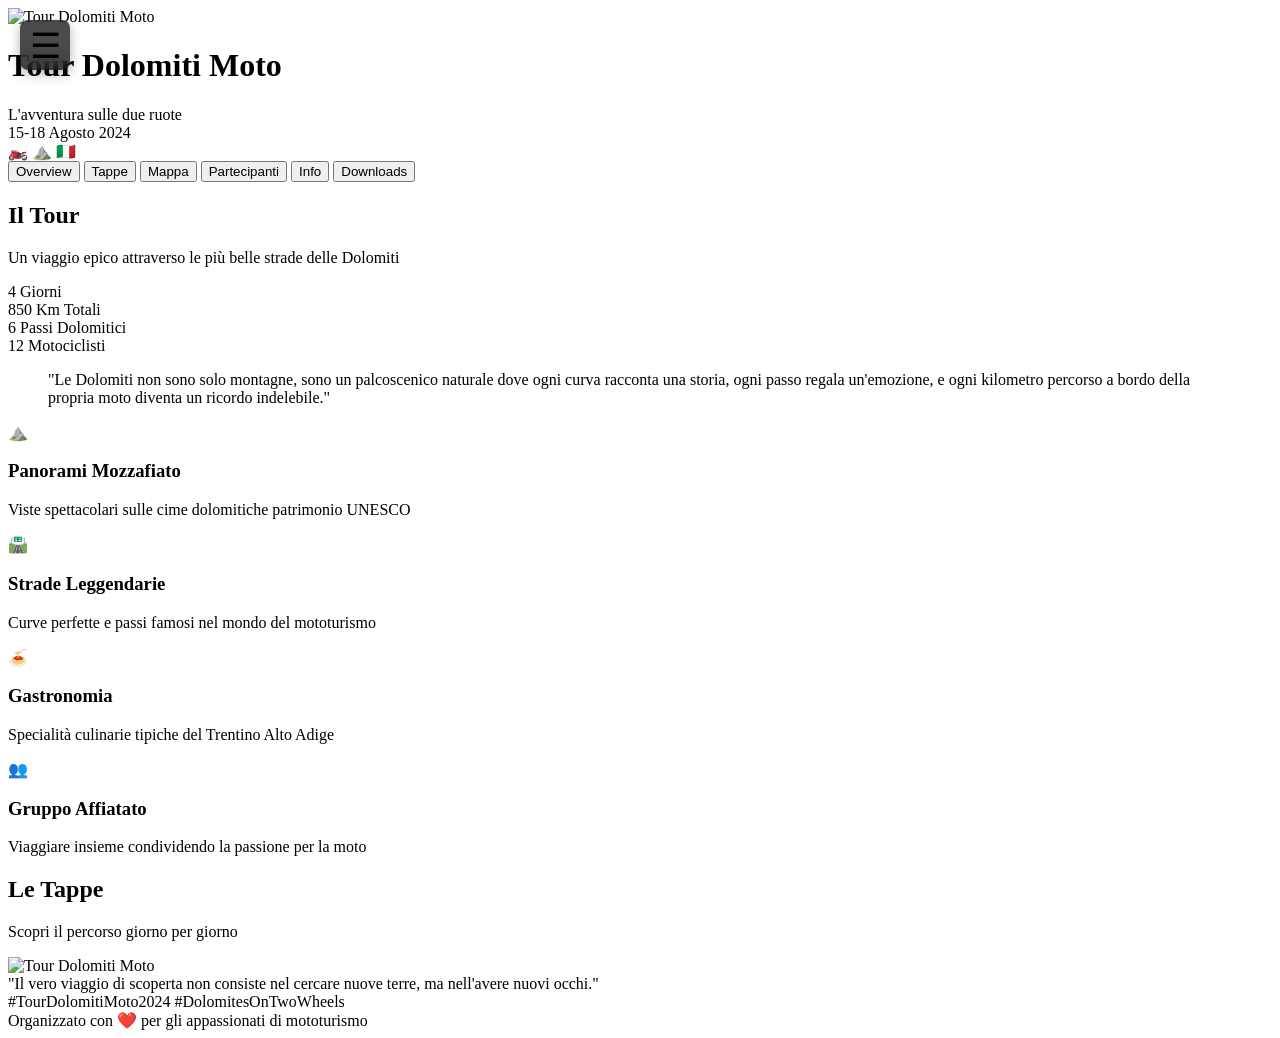
==== index.html @ cbea9004 "Update index.html" ====
<!DOCTYPE html>
<html lang="it">
<head>
    <meta charset="UTF-8">
    <meta name="viewport" content="width=device-width, initial-scale=1.0">
    <title>Tour Dolomiti Moto</title>
    <link rel="stylesheet" href="css/style.css">
</head>
<body>
    <!-- Header -->
    <header class="header">
        <div class="container">
            <div class="logo-container">
                <img src="assets/logo.png" alt="Tour Dolomiti Moto" class="logo-image">
            </div>
            <h1>Tour Dolomiti Moto</h1>
            <div class="subtitle">L'avventura sulle due ruote</div>
            <div class="date">15-18 Agosto 2024</div>
            <div class="flags">
                <span class="flag">🏍️</span>
                <span class="flag">⛰️</span>
                <span class="flag">🇮🇹</span>
            </div>
        </div>
    </header>

    <!-- Navigation -->
    <nav class="nav">
        <div class="container nav-container">
            <button class="nav-btn active" data-section="overview">Overview</button>
            <button class="nav-btn" data-section="tappe">Tappe</button>
            <button class="nav-btn" data-section="mappa">Mappa</button>
            <button class="nav-btn" data-section="partecipanti">Partecipanti</button>
            <button class="nav-btn" data-section="info">Info</button>
            <button class="nav-btn" data-section="downloads">Downloads</button>
        </div>
    </nav>

    <!-- Main Content -->
    <main>
        <!-- Overview Section -->
        <section id="overview" class="section active">
            <div class="container">
                <h2 class="section-title">Il Tour</h2>
                <p class="section-subtitle">Un viaggio epico attraverso le più belle strade delle Dolomiti</p>
                
                <div class="stats-grid">
                    <div class="stat-box">
                        <span class="number">4</span>
                        <span class="label">Giorni</span>
                    </div>
                    <div class="stat-box">
                        <span class="number">850</span>
                        <span class="label">Km Totali</span>
                    </div>
                    <div class="stat-box">
                        <span class="number">6</span>
                        <span class="label">Passi Dolomitici</span>
                    </div>
                    <div class="stat-box">
                        <span class="number">12</span>
                        <span class="label">Motociclisti</span>
                    </div>
                </div>

                <div class="quote-section">
                    <blockquote class="main-quote">
                        "Le Dolomiti non sono solo montagne, sono un palcoscenico naturale dove ogni curva racconta una storia, 
                        ogni passo regala un'emozione, e ogni kilometro percorso a bordo della propria moto diventa un ricordo indelebile."
                    </blockquote>
                </div>

                <div class="highlights-grid">
                    <div class="highlight-card">
                        <div class="highlight-icon">⛰️</div>
                        <h3>Panorami Mozzafiato</h3>
                        <p>Viste spettacolari sulle cime dolomitiche patrimonio UNESCO</p>
                    </div>
                    <div class="highlight-card">
                        <div class="highlight-icon">🛣️</div>
                        <h3>Strade Leggendarie</h3>
                        <p>Curve perfette e passi famosi nel mondo del mototurismo</p>
                    </div>
                    <div class="highlight-card">
                        <div class="highlight-icon">🍝</div>
                        <h3>Gastronomia</h3>
                        <p>Specialità culinarie tipiche del Trentino Alto Adige</p>
                    </div>
                    <div class="highlight-card">
                        <div class="highlight-icon">👥</div>
                        <h3>Gruppo Affiatato</h3>
                        <p>Viaggiare insieme condividendo la passione per la moto</p>
                    </div>
                </div>
            </div>
        </section>

        <!-- Altre sezioni verranno aggiunte dopo -->
        <section id="tappe" class="section">
            <div class="container">
                <h2 class="section-title">Le Tappe</h2>
                <p class="section-subtitle">Scopri il percorso giorno per giorno</p>
                <!-- Contenuto tappe -->
            </div>
        </section>

        <!-- Altre sezioni... -->
    </main>

    <!-- Footer -->
    <footer class="footer">
        <div class="container">
            <div class="footer-content">
                <div class="footer-logo">
                    <img src="assets/logo.png" alt="Tour Dolomiti Moto" class="footer-logo-image">
                </div>
                <div class="footer-quote">
                    "Il vero viaggio di scoperta non consiste nel cercare nuove terre, ma nell'avere nuovi occhi."
                </div>
                <div class="footer-social">
                    <span class="social-hashtag">#TourDolomitiMoto2024</span>
                    <span class="social-hashtag">#DolomitesOnTwoWheels</span>
                </div>
                <div class="footer-signature">
                    Organizzato con ❤️ per gli appassionati di mototurismo
                </div>
            </div>
        </div>
    </footer>

    <!-- Scroll to Top -->
    <button class="scroll-to-top">↑</button>

    <script src="js/script.js"></script>
</body>
</html>
---- css/style.css ----
/* ===== STILI BANDIERINE ===== */
.bandierina-partenza,
.bandierina-arrivo {
    text-align: center;
    font-size: 18px;
    text-shadow: 2px 2px 4px rgba(0,0,0,0.8);
}

.bandierina-numero {
    font-size: 10px;
    font-weight: bold;
    color: white;
    background: rgba(0,0,0,0.7);
    border-radius: 50%;
    width: 16px;
    height: 16px;
    line-height: 16px;
    position: absolute;
    top: -5px;
    right: -5px;
    display: flex;
    align-items: center;
    justify-content: center;
}

/* Bandierine per mini-mappe */
.bandierina-partenza-mini,
.bandierina-arrivo-mini {
    text-align: center;
    font-size: 16px;
    text-shadow: 2px 2px 4px rgba(0,0,0,0.8);
}

.bandierina-numero-mini {
    font-size: 8px;
    font-weight: bold;
    color: white;
    background: rgba(0,0,0,0.7);
    border-radius: 50%;
    width: 12px;
    height: 12px;
    line-height: 12px;
    position: absolute;
    top: -3px;
    right: -3px;
    display: flex;
    align-items: center;
    justify-content: center;
}

/* Hamburger Menu */
.hamburger {
    display: none;
    background: none;
    border: none;
    color: var(--accent);
    font-size: 2.2em;
    position: fixed;
    top: 20px;
    left: 20px;
    z-index: 1500;
    cursor: pointer;
    background: rgba(0, 0, 0, 0.7);
    border-radius: 8px;
    width: 50px;
    height: 50px;
    display: flex;
    align-items: center;
    justify-content: center;
    backdrop-filter: blur(10px);
    box-shadow: 0 4px 12px rgba(0, 0, 0, 0.3);
    transition: all 0.3s ease;
}

.hamburger:hover {
    background: rgba(0, 0, 0, 0.9);
    transform: scale(1.05);
}

/* ===== NUOVA STRUTTURA TAPPA-CONTENT ===== */
.tappa-content {
    padding: 30px;
    display: grid;
    grid-template-columns: 2fr 1fr;
    gap: 30px;
    align-items: start;
}

.tappa-sidebar {
    display: flex;
    flex-direction: column;
    gap: 25px;
}

/* ... e tutte le altre sezioni specifiche del tuo CSS ... */
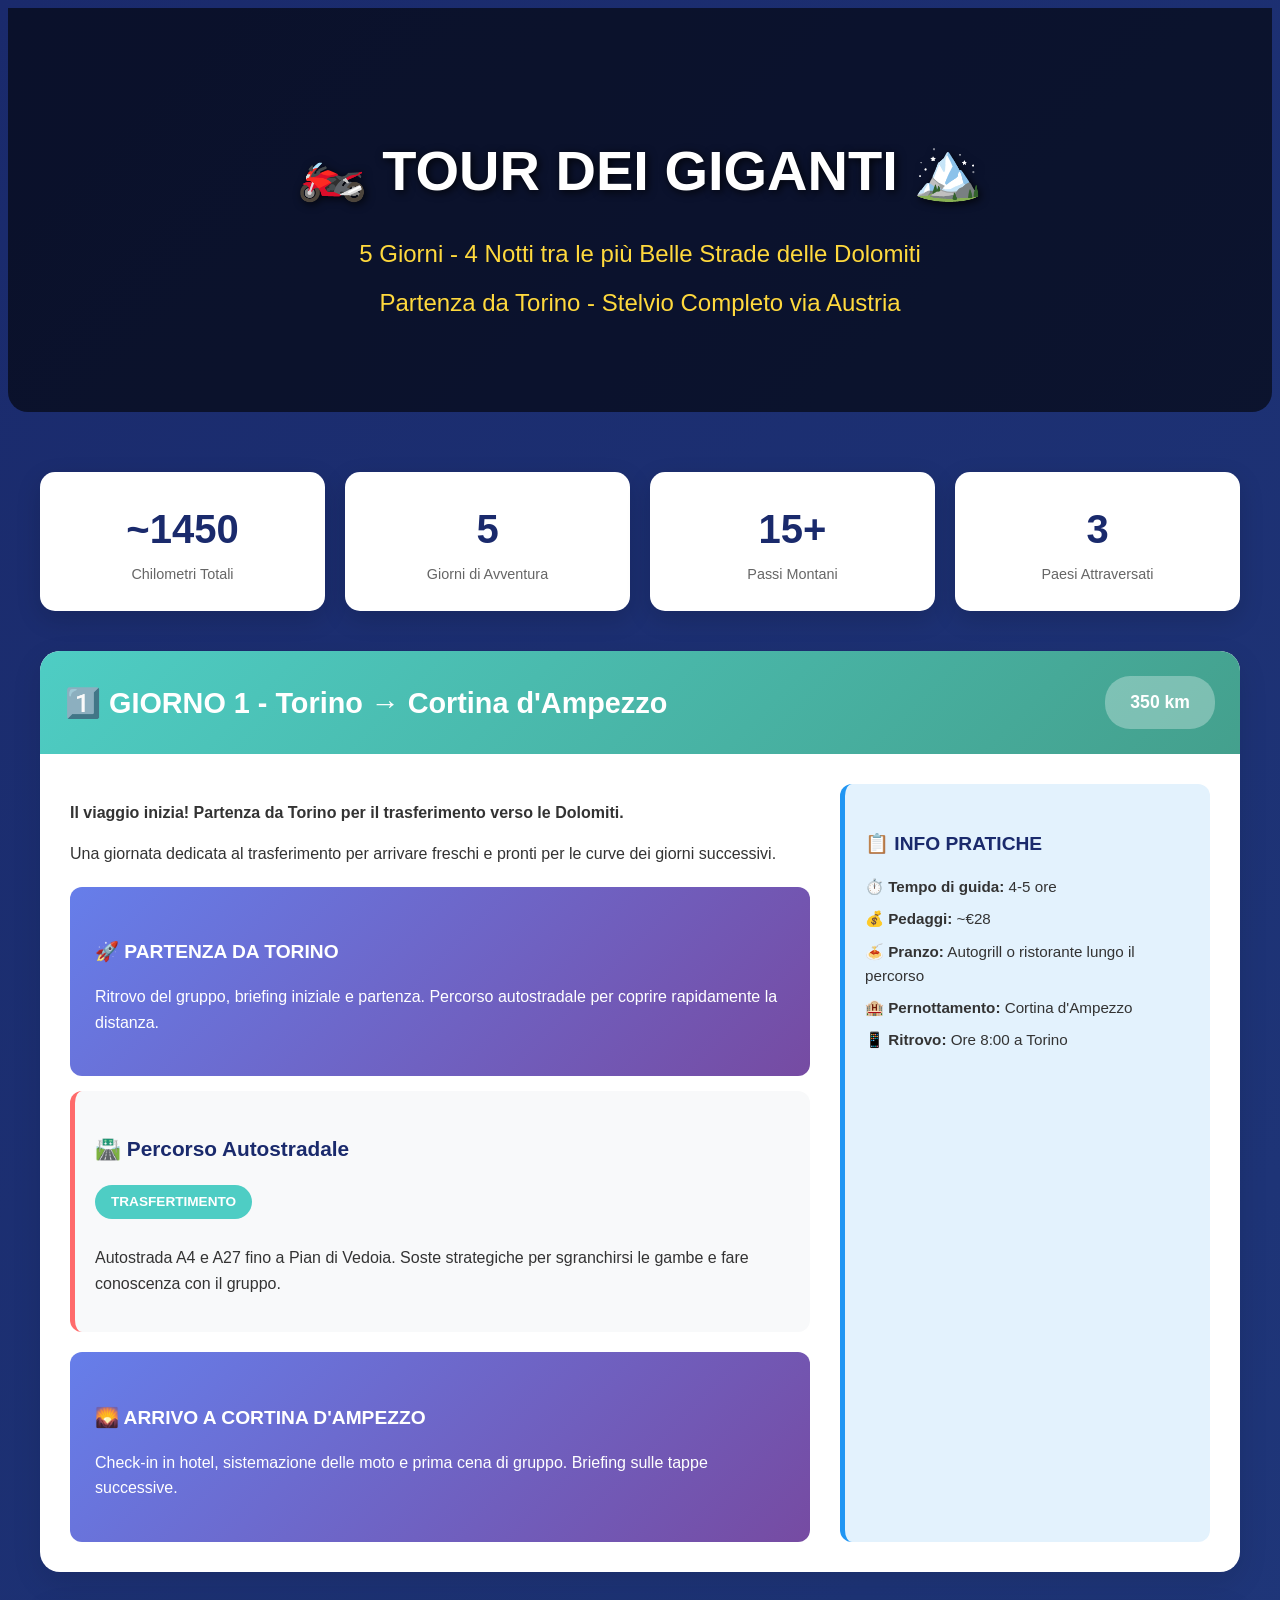
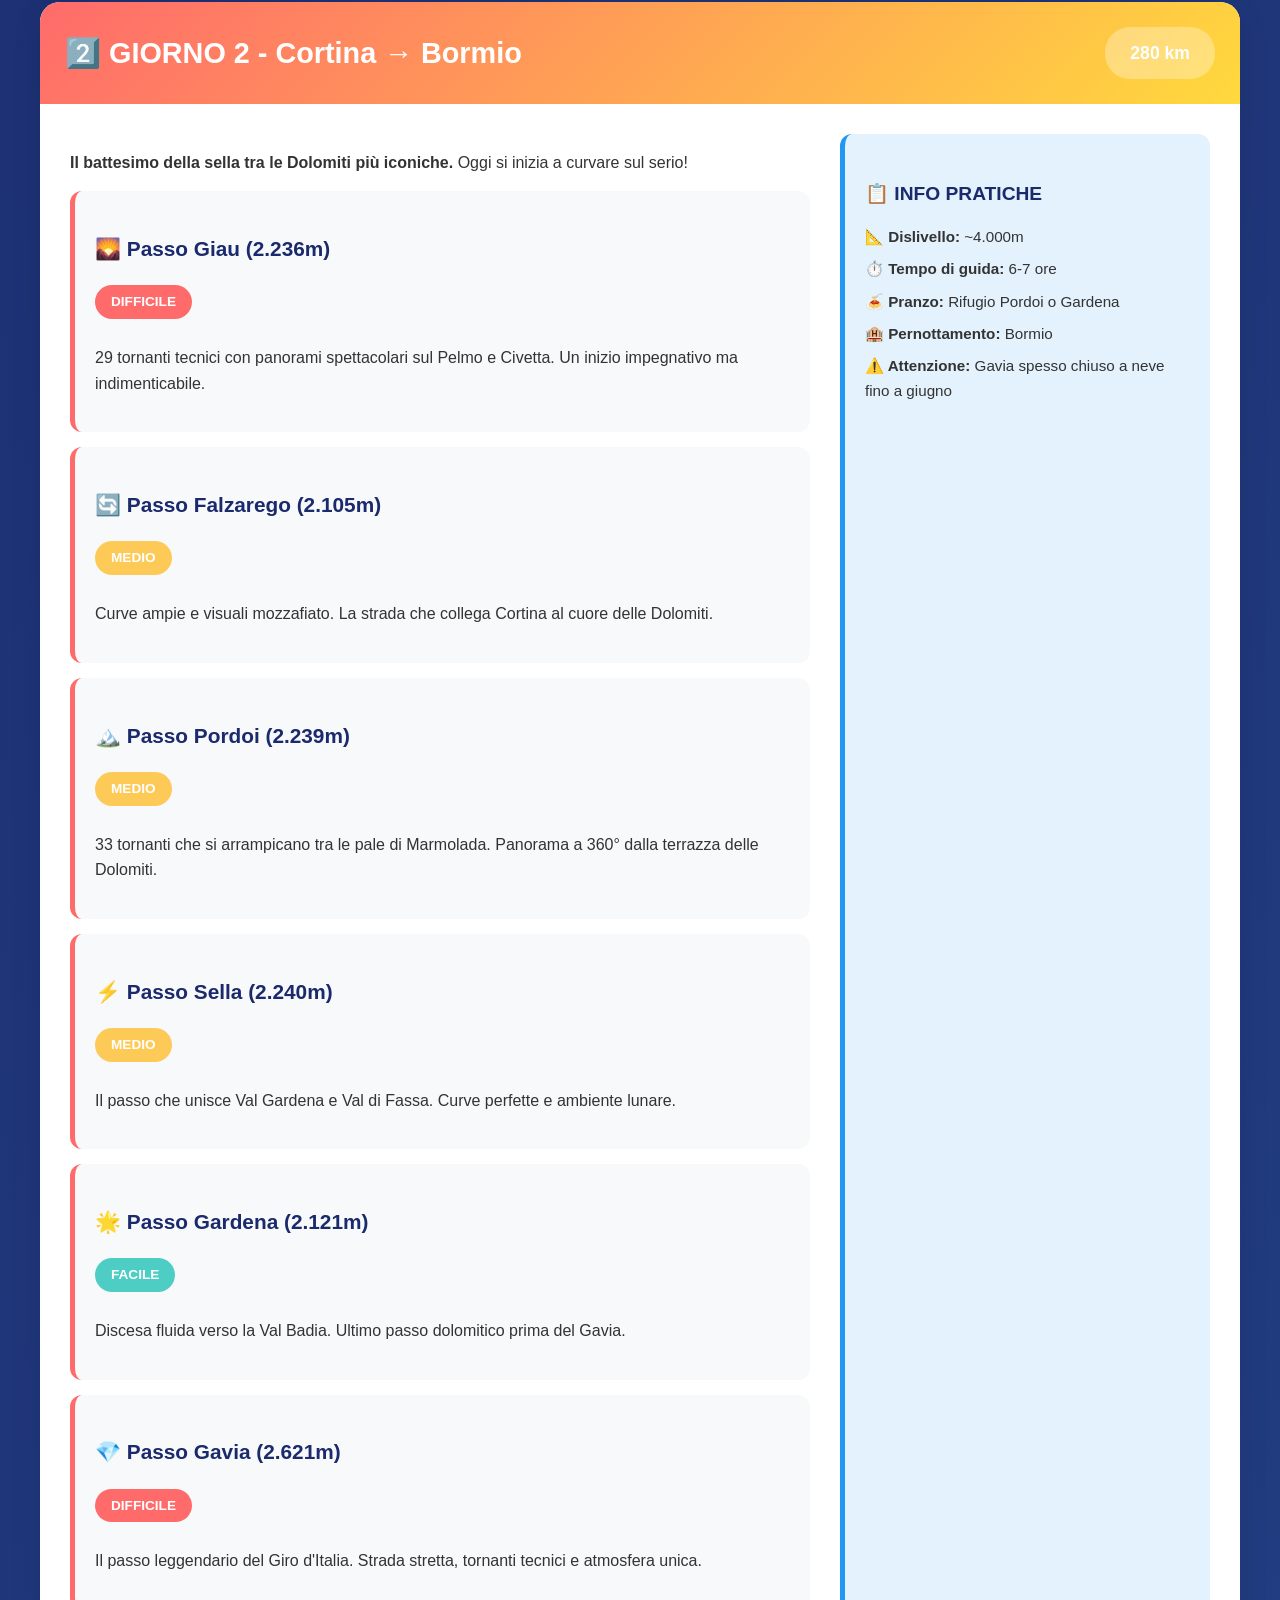
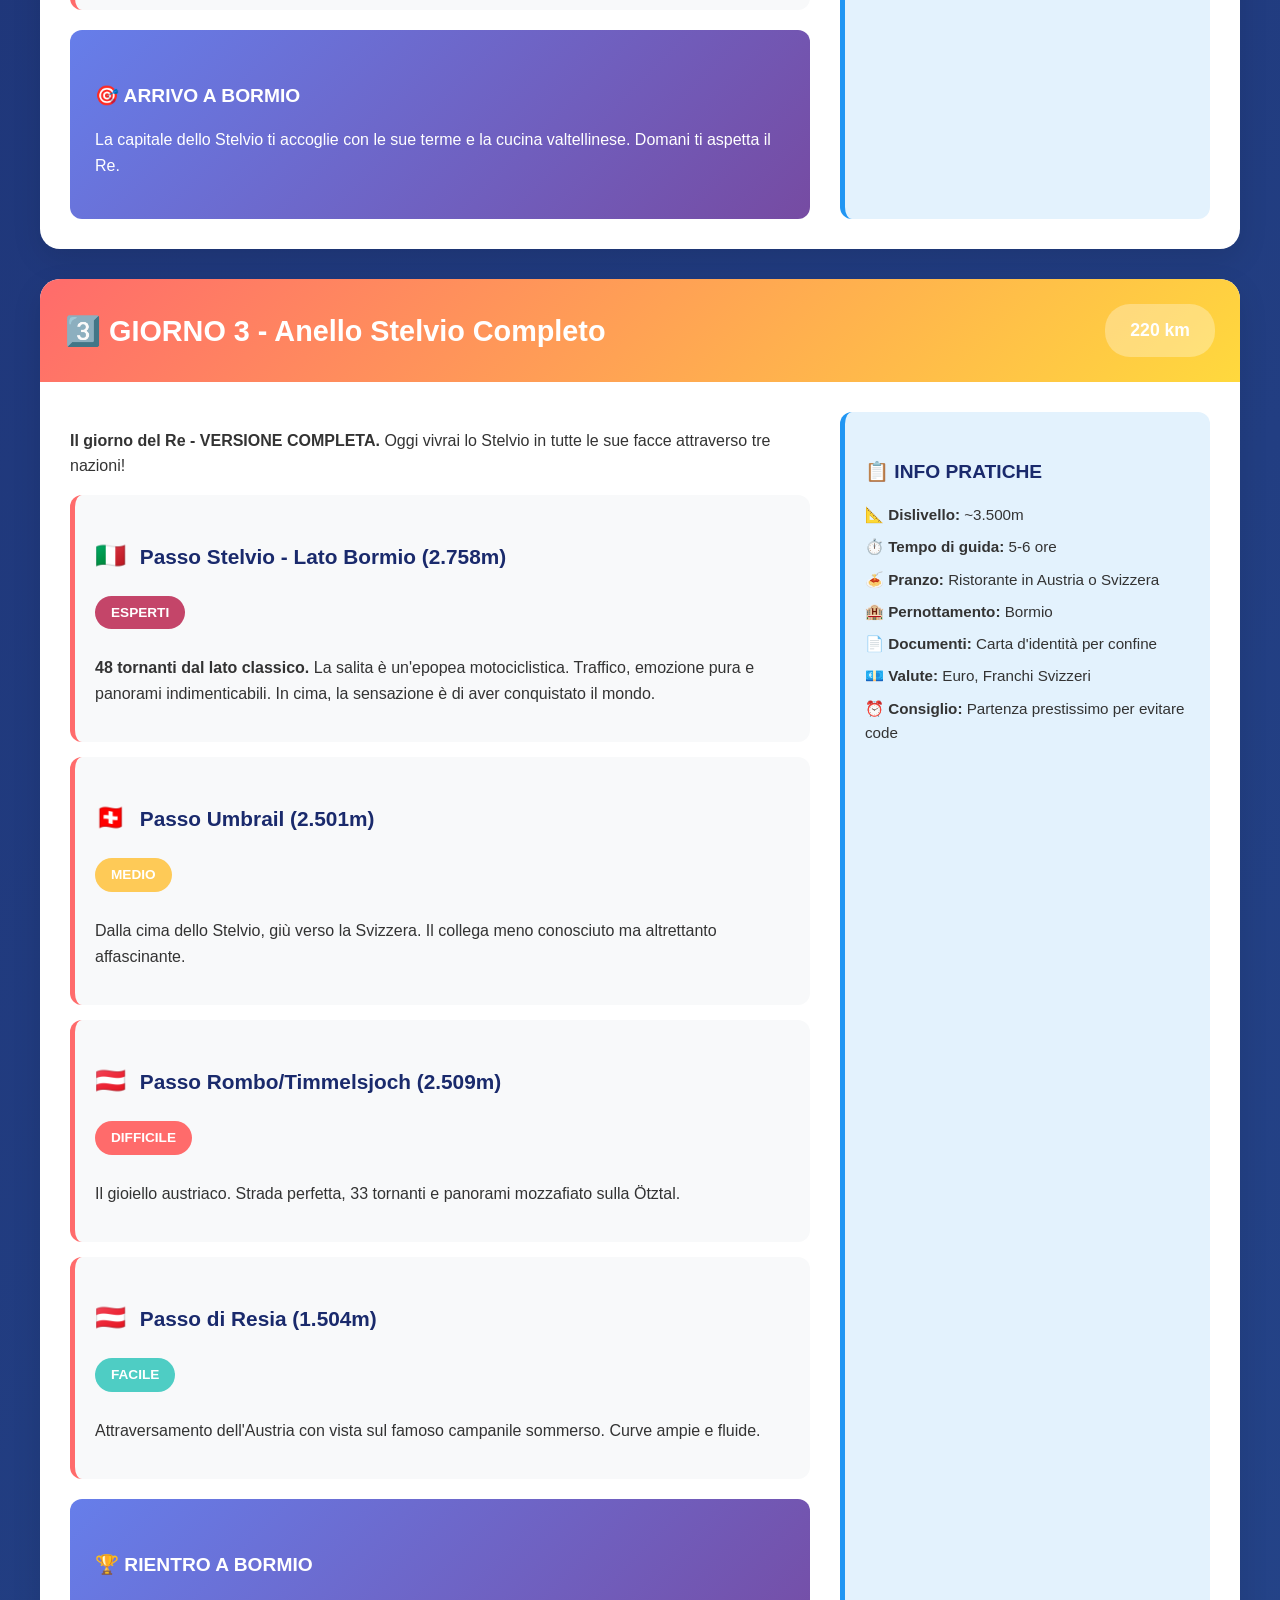
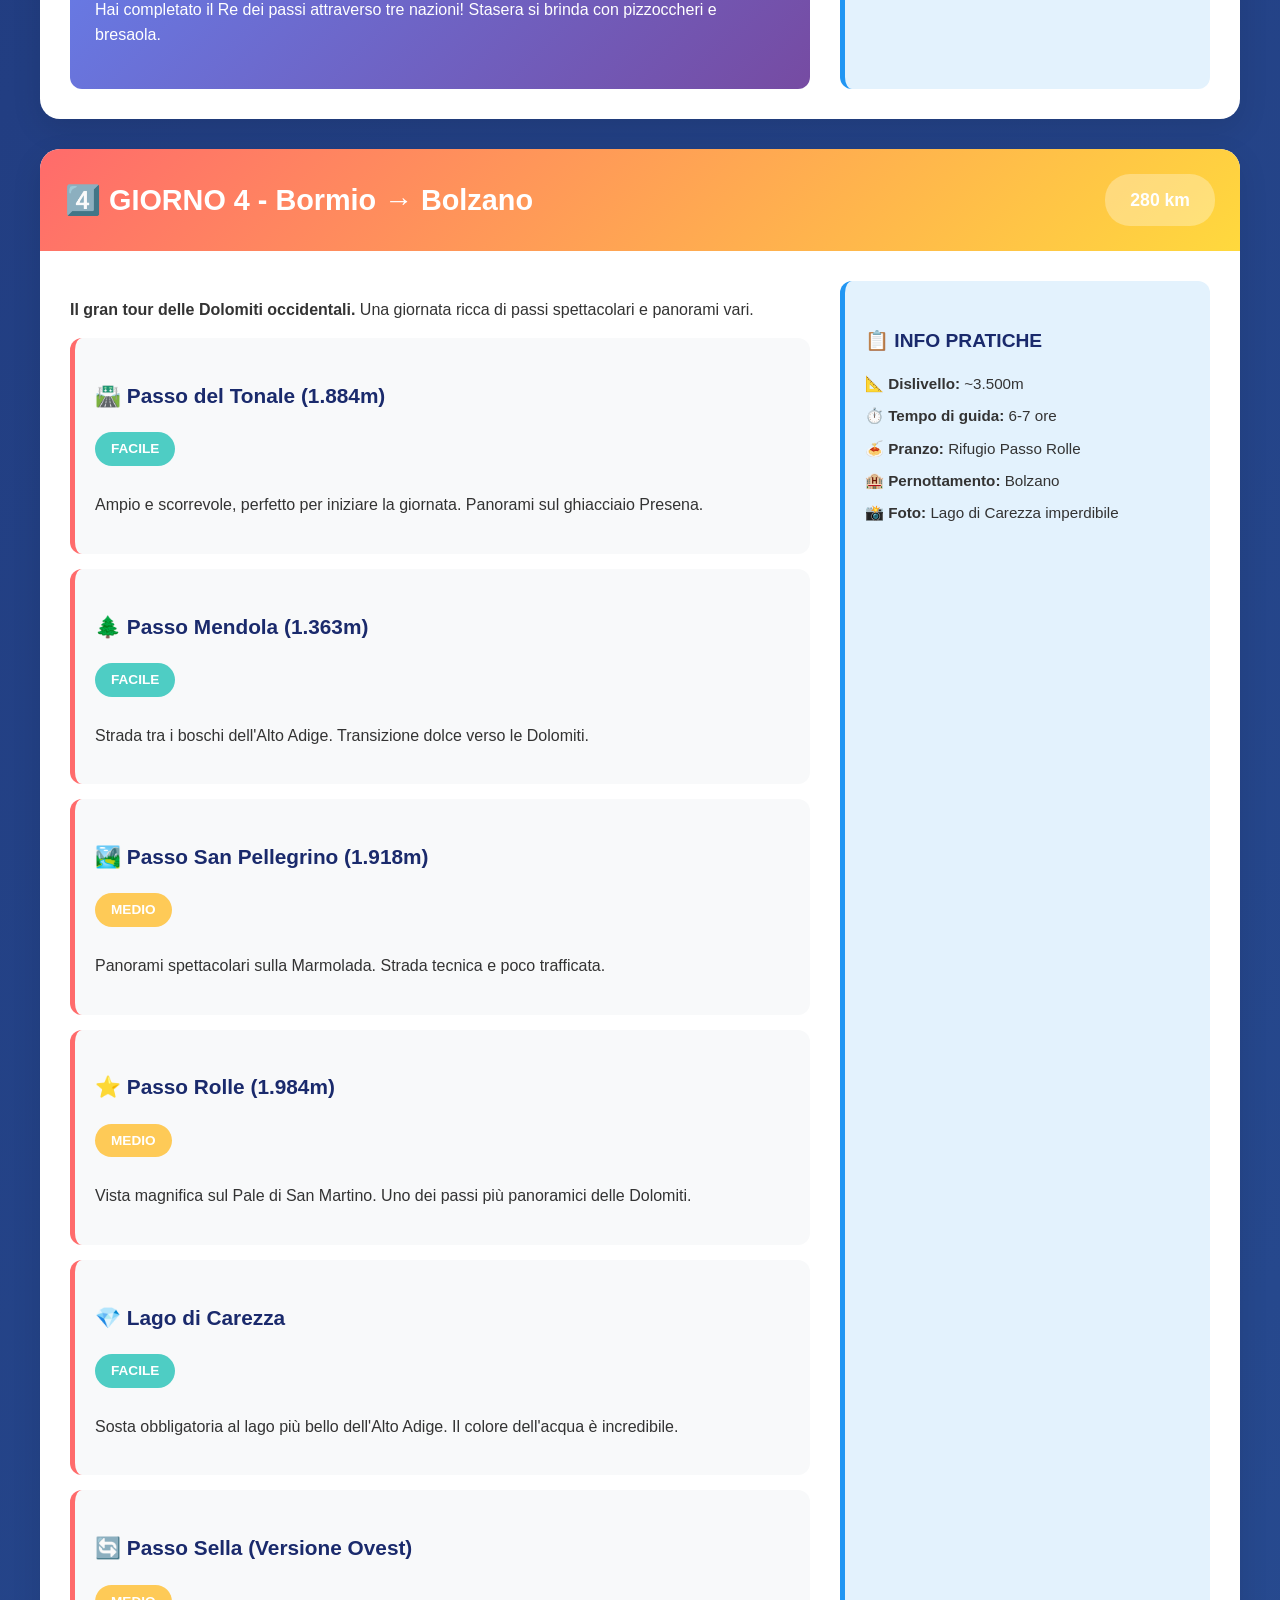
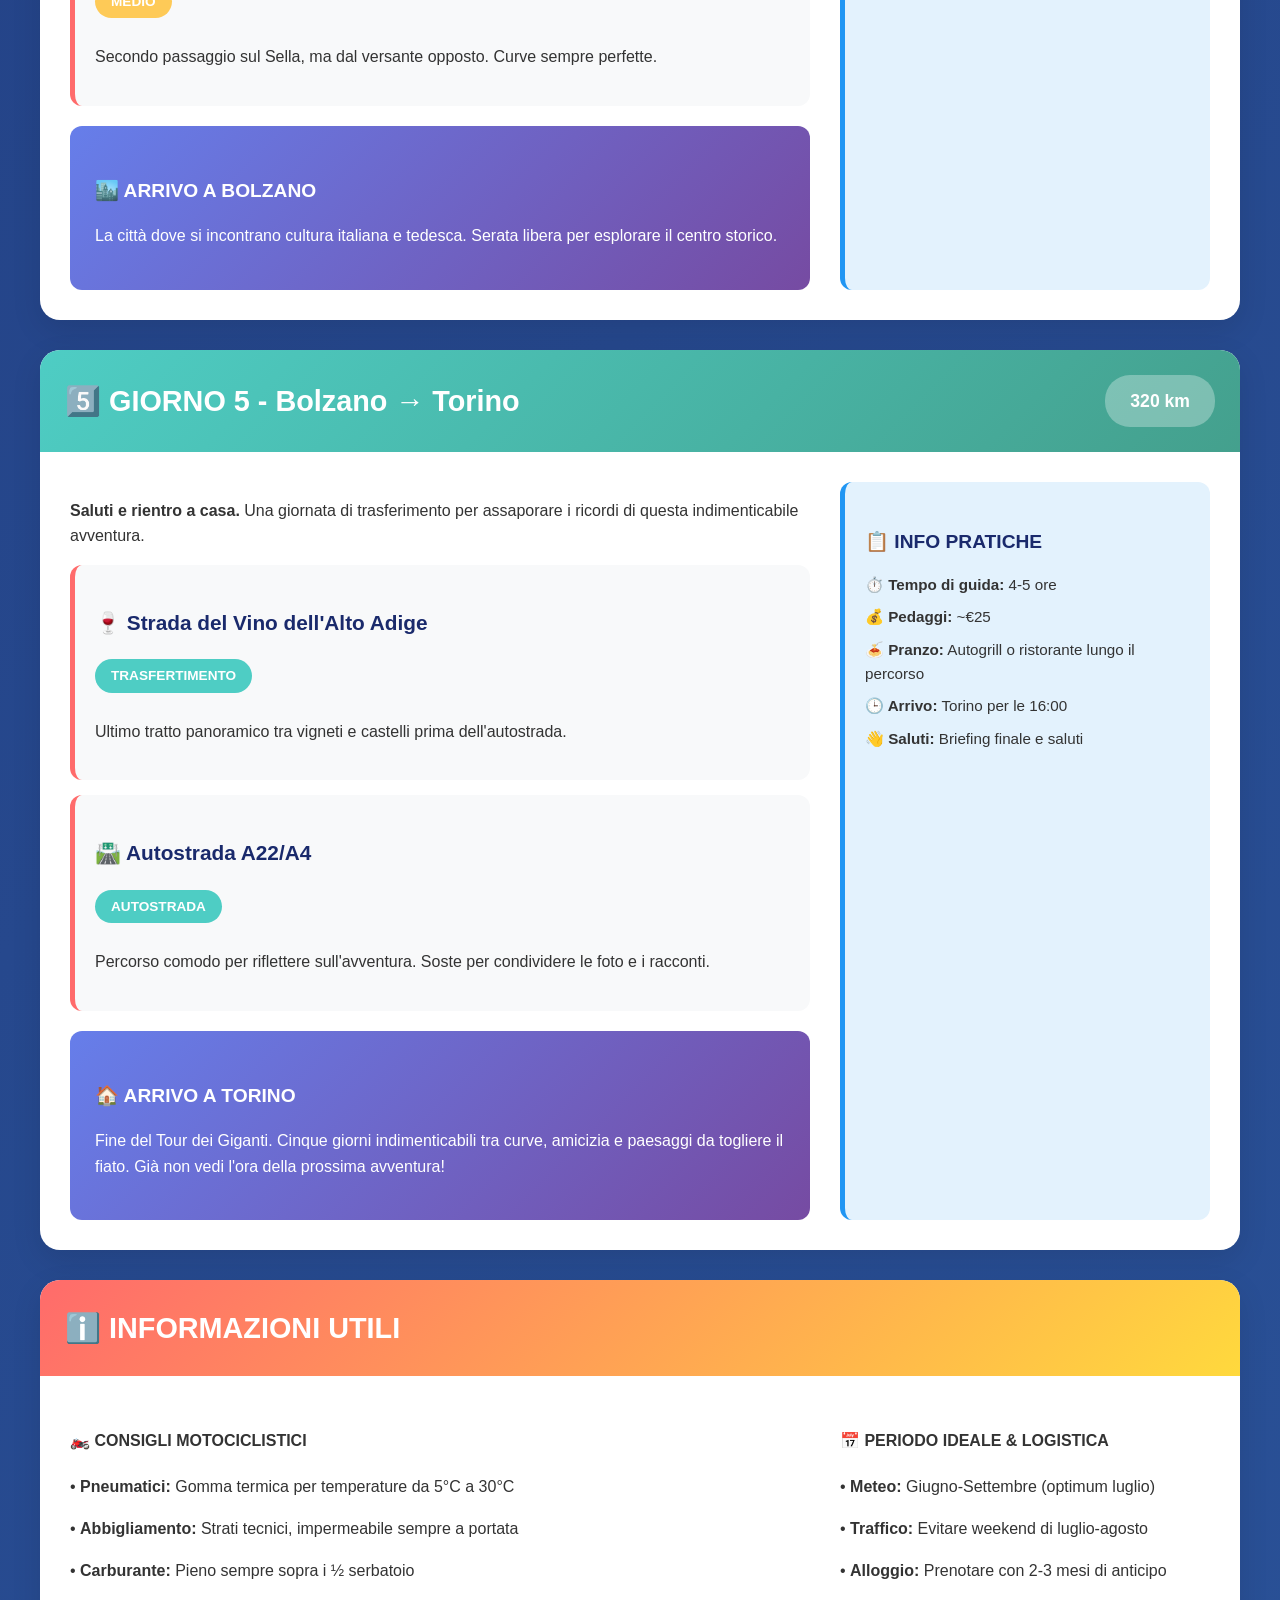
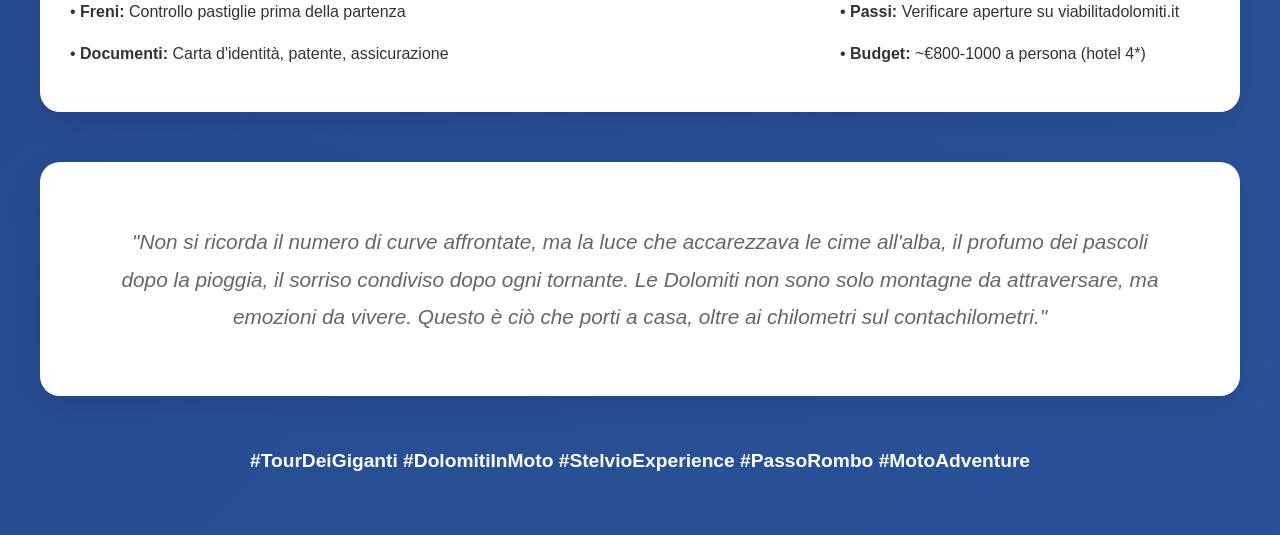
==== commit 3ff7b787: "Update index.html" ====
--- a/index.html
+++ b/index.html
@@ -3,134 +3,332 @@
 <head>
     <meta charset="UTF-8">
     <meta name="viewport" content="width=device-width, initial-scale=1.0">
-    <title>Tour Dolomiti Moto</title>
-    <link rel="stylesheet" href="css/style.css">
+    <title>Tour dei Giganti - 5 Giorni tra Dolomiti e Stelvio</title>
+    <link rel="stylesheet" href="/css/style.css">
+    <link rel="icon" type="image/x-icon" href="assets/images/favicon.ico">
 </head>
 <body>
-    <!-- Header -->
-    <header class="header">
-        <div class="container">
-            <div class="logo-container">
-                <img src="assets/logo.png" alt="Tour Dolomiti Moto" class="logo-image">
-            </div>
-            <h1>Tour Dolomiti Moto</h1>
-            <div class="subtitle">L'avventura sulle due ruote</div>
-            <div class="date">15-18 Agosto 2024</div>
-            <div class="flags">
-                <span class="flag">🏍️</span>
-                <span class="flag">⛰️</span>
-                <span class="flag">🇮🇹</span>
-            </div>
-        </div>
-    </header>
-
-    <!-- Navigation -->
-    <nav class="nav">
-        <div class="container nav-container">
-            <button class="nav-btn active" data-section="overview">Overview</button>
-            <button class="nav-btn" data-section="tappe">Tappe</button>
-            <button class="nav-btn" data-section="mappa">Mappa</button>
-            <button class="nav-btn" data-section="partecipanti">Partecipanti</button>
-            <button class="nav-btn" data-section="info">Info</button>
-            <button class="nav-btn" data-section="downloads">Downloads</button>
-        </div>
-    </nav>
-
-    <!-- Main Content -->
-    <main>
-        <!-- Overview Section -->
-        <section id="overview" class="section active">
-            <div class="container">
-                <h2 class="section-title">Il Tour</h2>
-                <p class="section-subtitle">Un viaggio epico attraverso le più belle strade delle Dolomiti</p>
-                
-                <div class="stats-grid">
-                    <div class="stat-box">
-                        <span class="number">4</span>
-                        <span class="label">Giorni</span>
-                    </div>
-                    <div class="stat-box">
-                        <span class="number">850</span>
-                        <span class="label">Km Totali</span>
-                    </div>
-                    <div class="stat-box">
-                        <span class="number">6</span>
-                        <span class="label">Passi Dolomitici</span>
-                    </div>
-                    <div class="stat-box">
-                        <span class="number">12</span>
-                        <span class="label">Motociclisti</span>
-                    </div>
-                </div>
-
-                <div class="quote-section">
-                    <blockquote class="main-quote">
-                        "Le Dolomiti non sono solo montagne, sono un palcoscenico naturale dove ogni curva racconta una storia, 
-                        ogni passo regala un'emozione, e ogni kilometro percorso a bordo della propria moto diventa un ricordo indelebile."
-                    </blockquote>
-                </div>
-
-                <div class="highlights-grid">
-                    <div class="highlight-card">
-                        <div class="highlight-icon">⛰️</div>
-                        <h3>Panorami Mozzafiato</h3>
-                        <p>Viste spettacolari sulle cime dolomitiche patrimonio UNESCO</p>
-                    </div>
-                    <div class="highlight-card">
-                        <div class="highlight-icon">🛣️</div>
-                        <h3>Strade Leggendarie</h3>
-                        <p>Curve perfette e passi famosi nel mondo del mototurismo</p>
-                    </div>
-                    <div class="highlight-card">
-                        <div class="highlight-icon">🍝</div>
-                        <h3>Gastronomia</h3>
-                        <p>Specialità culinarie tipiche del Trentino Alto Adige</p>
-                    </div>
-                    <div class="highlight-card">
-                        <div class="highlight-icon">👥</div>
-                        <h3>Gruppo Affiatato</h3>
-                        <p>Viaggiare insieme condividendo la passione per la moto</p>
-                    </div>
-                </div>
-            </div>
-        </section>
-
-        <!-- Altre sezioni verranno aggiunte dopo -->
-        <section id="tappe" class="section">
-            <div class="container">
-                <h2 class="section-title">Le Tappe</h2>
-                <p class="section-subtitle">Scopri il percorso giorno per giorno</p>
-                <!-- Contenuto tappe -->
-            </div>
-        </section>
-
-        <!-- Altre sezioni... -->
-    </main>
-
-    <!-- Footer -->
-    <footer class="footer">
-        <div class="container">
-            <div class="footer-content">
-                <div class="footer-logo">
-                    <img src="assets/logo.png" alt="Tour Dolomiti Moto" class="footer-logo-image">
-                </div>
-                <div class="footer-quote">
-                    "Il vero viaggio di scoperta non consiste nel cercare nuove terre, ma nell'avere nuovi occhi."
-                </div>
-                <div class="footer-social">
-                    <span class="social-hashtag">#TourDolomitiMoto2024</span>
-                    <span class="social-hashtag">#DolomitesOnTwoWheels</span>
-                </div>
-                <div class="footer-signature">
-                    Organizzato con ❤️ per gli appassionati di mototurismo
-                </div>
-            </div>
-        </div>
-    </footer>
-
-    <!-- Scroll to Top -->
-    <button class="scroll-to-top">↑</button>
-
-    <script src="js/script.js"></script>
+    <div class="header">
+        <div class="header-content">
+            <h1>🏍️ TOUR DEI GIGANTI 🏔️</h1>
+            <div class="subtitle">5 Giorni - 4 Notti tra le più Belle Strade delle Dolomiti</div>
+            <div class="subtitle">Partenza da Torino - Stelvio Completo via Austria</div>
+        </div>
+    </div>
+
+    <div class="container">
+        <!-- Statistiche -->
+        <div class="stats-grid">
+            <div class="stat-box">
+                <span class="stat-number">~1450</span>
+                <span class="stat-label">Chilometri Totali</span>
+            </div>
+            <div class="stat-box">
+                <span class="stat-number">5</span>
+                <span class="stat-label">Giorni di Avventura</span>
+            </div>
+            <div class="stat-box">
+                <span class="stat-number">15+</span>
+                <span class="stat-label">Passi Montani</span>
+            </div>
+            <div class="stat-box">
+                <span class="stat-number">3</span>
+                <span class="stat-label">Paesi Attraversati</span>
+            </div>
+        </div>
+
+        <!-- Giorno 1 - Trasferimento -->
+        <div class="day-card">
+            <div class="day-header transfer-day">
+                <div class="day-title">1️⃣ GIORNO 1 - Torino → Cortina d'Ampezzo</div>
+                <div class="day-distance">350 km</div>
+            </div>
+            <div class="day-content">
+                <div>
+                    <p><strong>Il viaggio inizia! Partenza da Torino per il trasferimento verso le Dolomiti.</strong></p>
+                    <p>Una giornata dedicata al trasferimento per arrivare freschi e pronti per le curve dei giorni successivi.</p>
+                    
+                    <div class="highlight">
+                        <h4>🚀 PARTENZA DA TORINO</h4>
+                        <p>Ritrovo del gruppo, briefing iniziale e partenza. Percorso autostradale per coprire rapidamente la distanza.</p>
+                    </div>
+
+                    <div class="passo-card">
+                        <h3>🛣️ Percorso Autostradale</h3>
+                        <span class="difficulty easy">TRASFERTIMENTO</span>
+                        <p>Autostrada A4 e A27 fino a Pian di Vedoia. Soste strategiche per sgranchirsi le gambe e fare conoscenza con il gruppo.</p>
+                    </div>
+
+                    <div class="highlight">
+                        <h4>🌄 ARRIVO A CORTINA D'AMPEZZO</h4>
+                        <p>Check-in in hotel, sistemazione delle moto e prima cena di gruppo. Briefing sulle tappe successive.</p>
+                    </div>
+                </div>
+                <div class="info-box">
+                    <h4>📋 INFO PRATICHE</h4>
+                    <p><strong>⏱️ Tempo di guida:</strong> 4-5 ore</p>
+                    <p><strong>💰 Pedaggi:</strong> ~€28</p>
+                    <p><strong>🍝 Pranzo:</strong> Autogrill o ristorante lungo il percorso</p>
+                    <p><strong>🏨 Pernottamento:</strong> Cortina d'Ampezzo</p>
+                    <p><strong>📱 Ritrovo:</strong> Ore 8:00 a Torino</p>
+                </div>
+            </div>
+        </div>
+
+        <!-- Giorno 2 - Battesimo Dolomitico -->
+        <div class="day-card">
+            <div class="day-header">
+                <div class="day-title">2️⃣ GIORNO 2 - Cortina → Bormio</div>
+                <div class="day-distance">280 km</div>
+            </div>
+            <div class="day-content">
+                <div>
+                    <p><strong>Il battesimo della sella tra le Dolomiti più iconiche.</strong> Oggi si inizia a curvare sul serio!</p>
+                    
+                    <div class="passo-card">
+                        <h3>🌄 Passo Giau (2.236m)</h3>
+                        <span class="difficulty hard">DIFFICILE</span>
+                        <p>29 tornanti tecnici con panorami spettacolari sul Pelmo e Civetta. Un inizio impegnativo ma indimenticabile.</p>
+                    </div>
+
+                    <div class="passo-card">
+                        <h3>🔄 Passo Falzarego (2.105m)</h3>
+                        <span class="difficulty medium">MEDIO</span>
+                        <p>Curve ampie e visuali mozzafiato. La strada che collega Cortina al cuore delle Dolomiti.</p>
+                    </div>
+
+                    <div class="passo-card">
+                        <h3>🏔️ Passo Pordoi (2.239m)</h3>
+                        <span class="difficulty medium">MEDIO</span>
+                        <p>33 tornanti che si arrampicano tra le pale di Marmolada. Panorama a 360° dalla terrazza delle Dolomiti.</p>
+                    </div>
+
+                    <div class="passo-card">
+                        <h3>⚡ Passo Sella (2.240m)</h3>
+                        <span class="difficulty medium">MEDIO</span>
+                        <p>Il passo che unisce Val Gardena e Val di Fassa. Curve perfette e ambiente lunare.</p>
+                    </div>
+
+                    <div class="passo-card">
+                        <h3>🌟 Passo Gardena (2.121m)</h3>
+                        <span class="difficulty easy">FACILE</span>
+                        <p>Discesa fluida verso la Val Badia. Ultimo passo dolomitico prima del Gavia.</p>
+                    </div>
+
+                    <div class="passo-card">
+                        <h3>💎 Passo Gavia (2.621m)</h3>
+                        <span class="difficulty hard">DIFFICILE</span>
+                        <p>Il passo leggendario del Giro d'Italia. Strada stretta, tornanti tecnici e atmosfera unica.</p>
+                    </div>
+
+                    <div class="highlight">
+                        <h4>🎯 ARRIVO A BORMIO</h4>
+                        <p>La capitale dello Stelvio ti accoglie con le sue terme e la cucina valtellinese. Domani ti aspetta il Re.</p>
+                    </div>
+                </div>
+                <div class="info-box">
+                    <h4>📋 INFO PRATICHE</h4>
+                    <p><strong>📐 Dislivello:</strong> ~4.000m</p>
+                    <p><strong>⏱️ Tempo di guida:</strong> 6-7 ore</p>
+                    <p><strong>🍝 Pranzo:</strong> Rifugio Pordoi o Gardena</p>
+                    <p><strong>🏨 Pernottamento:</strong> Bormio</p>
+                    <p><strong>⚠️ Attenzione:</strong> Gavia spesso chiuso a neve fino a giugno</p>
+                </div>
+            </div>
+        </div>
+
+        <!-- Giorno 3 - Anello Stelvio + Austria -->
+        <div class="day-card">
+            <div class="day-header">
+                <div class="day-title">3️⃣ GIORNO 3 - Anello Stelvio Completo</div>
+                <div class="day-distance">220 km</div>
+            </div>
+            <div class="day-content">
+                <div>
+                    <p><strong>Il giorno del Re - VERSIONE COMPLETA.</strong> Oggi vivrai lo Stelvio in tutte le sue facce attraverso tre nazioni!</p>
+                    
+                    <div class="passo-card">
+                        <h3><span class="country-flag">🇮🇹</span> Passo Stelvio - Lato Bormio (2.758m)</h3>
+                        <span class="difficulty expert">ESPERTI</span>
+                        <p><strong>48 tornanti dal lato classico.</strong> La salita è un'epopea motociclistica. Traffico, emozione pura e panorami indimenticabili. In cima, la sensazione è di aver conquistato il mondo.</p>
+                    </div>
+
+                    <div class="passo-card">
+                        <h3><span class="country-flag">🇨🇭</span> Passo Umbrail (2.501m)</h3>
+                        <span class="difficulty medium">MEDIO</span>
+                        <p>Dalla cima dello Stelvio, giù verso la Svizzera. Il collega meno conosciuto ma altrettanto affascinante.</p>
+                    </div>
+
+                    <div class="passo-card">
+                        <h3><span class="country-flag">🇦🇹</span> Passo Rombo/Timmelsjoch (2.509m)</h3>
+                        <span class="difficulty hard">DIFFICILE</span>
+                        <p>Il gioiello austriaco. Strada perfetta, 33 tornanti e panorami mozzafiato sulla Ötztal.</p>
+                    </div>
+
+                    <div class="passo-card">
+                        <h3><span class="country-flag">🇦🇹</span> Passo di Resia (1.504m)</h3>
+                        <span class="difficulty easy">FACILE</span>
+                        <p>Attraversamento dell'Austria con vista sul famoso campanile sommerso. Curve ampie e fluide.</p>
+                    </div>
+
+                    <div class="highlight">
+                        <h4>🏆 RIENTRO A BORMIO</h4>
+                        <p>Hai completato il Re dei passi attraverso tre nazioni! Stasera si brinda con pizzoccheri e bresaola.</p>
+                    </div>
+                </div>
+                <div class="info-box">
+                    <h4>📋 INFO PRATICHE</h4>
+                    <p><strong>📐 Dislivello:</strong> ~3.500m</p>
+                    <p><strong>⏱️ Tempo di guida:</strong> 5-6 ore</p>
+                    <p><strong>🍝 Pranzo:</strong> Ristorante in Austria o Svizzera</p>
+                    <p><strong>🏨 Pernottamento:</strong> Bormio</p>
+                    <p><strong>📄 Documenti:</strong> Carta d'identità per confine</p>
+                    <p><strong>💶 Valute:</strong> Euro, Franchi Svizzeri</p>
+                    <p><strong>⏰ Consiglio:</strong> Partenza prestissimo per evitare code</p>
+                </div>
+            </div>
+        </div>
+
+        <!-- Giorno 4 - Gran Tour Dolomiti -->
+        <div class="day-card">
+            <div class="day-header">
+                <div class="day-title">4️⃣ GIORNO 4 - Bormio → Bolzano</div>
+                <div class="day-distance">280 km</div>
+            </div>
+            <div class="day-content">
+                <div>
+                    <p><strong>Il gran tour delle Dolomiti occidentali.</strong> Una giornata ricca di passi spettacolari e panorami vari.</p>
+                    
+                    <div class="passo-card">
+                        <h3>🛣️ Passo del Tonale (1.884m)</h3>
+                        <span class="difficulty easy">FACILE</span>
+                        <p>Ampio e scorrevole, perfetto per iniziare la giornata. Panorami sul ghiacciaio Presena.</p>
+                    </div>
+
+                    <div class="passo-card">
+                        <h3>🌲 Passo Mendola (1.363m)</h3>
+                        <span class="difficulty easy">FACILE</span>
+                        <p>Strada tra i boschi dell'Alto Adige. Transizione dolce verso le Dolomiti.</p>
+                    </div>
+
+                    <div class="passo-card">
+                        <h3>🏞️ Passo San Pellegrino (1.918m)</h3>
+                        <span class="difficulty medium">MEDIO</span>
+                        <p>Panorami spettacolari sulla Marmolada. Strada tecnica e poco trafficata.</p>
+                    </div>
+
+                    <div class="passo-card">
+                        <h3>⭐ Passo Rolle (1.984m)</h3>
+                        <span class="difficulty medium">MEDIO</span>
+                        <p>Vista magnifica sul Pale di San Martino. Uno dei passi più panoramici delle Dolomiti.</p>
+                    </div>
+
+                    <div class="passo-card">
+                        <h3>💎 Lago di Carezza</h3>
+                        <span class="difficulty easy">FACILE</span>
+                        <p>Sosta obbligatoria al lago più bello dell'Alto Adige. Il colore dell'acqua è incredibile.</p>
+                    </div>
+
+                    <div class="passo-card">
+                        <h3>🔄 Passo Sella (Versione Ovest)</h3>
+                        <span class="difficulty medium">MEDIO</span>
+                        <p>Secondo passaggio sul Sella, ma dal versante opposto. Curve sempre perfette.</p>
+                    </div>
+
+                    <div class="highlight">
+                        <h4>🏙️ ARRIVO A BOLZANO</h4>
+                        <p>La città dove si incontrano cultura italiana e tedesca. Serata libera per esplorare il centro storico.</p>
+                    </div>
+                </div>
+                <div class="info-box">
+                    <h4>📋 INFO PRATICHE</h4>
+                    <p><strong>📐 Dislivello:</strong> ~3.500m</p>
+                    <p><strong>⏱️ Tempo di guida:</strong> 6-7 ore</p>
+                    <p><strong>🍝 Pranzo:</strong> Rifugio Passo Rolle</p>
+                    <p><strong>🏨 Pernottamento:</strong> Bolzano</p>
+                    <p><strong>📸 Foto:</strong> Lago di Carezza imperdibile</p>
+                </div>
+            </div>
+        </div>
+
+        <!-- Giorno 5 - Rientro -->
+        <div class="day-card">
+            <div class="day-header transfer-day">
+                <div class="day-title">5️⃣ GIORNO 5 - Bolzano → Torino</div>
+                <div class="day-distance">320 km</div>
+            </div>
+            <div class="day-content">
+                <div>
+                    <p><strong>Saluti e rientro a casa.</strong> Una giornata di trasferimento per assaporare i ricordi di questa indimenticabile avventura.</p>
+                    
+                    <div class="passo-card">
+                        <h3>🍷 Strada del Vino dell'Alto Adige</h3>
+                        <span class="difficulty easy">TRASFERTIMENTO</span>
+                        <p>Ultimo tratto panoramico tra vigneti e castelli prima dell'autostrada.</p>
+                    </div>
+
+                    <div class="passo-card">
+                        <h3>🛣️ Autostrada A22/A4</h3>
+                        <span class="difficulty easy">AUTOSTRADA</span>
+                        <p>Percorso comodo per riflettere sull'avventura. Soste per condividere le foto e i racconti.</p>
+                    </div>
+
+                    <div class="highlight">
+                        <h4>🏠 ARRIVO A TORINO</h4>
+                        <p>Fine del Tour dei Giganti. Cinque giorni indimenticabili tra curve, amicizia e paesaggi da togliere il fiato. Già non vedi l'ora della prossima avventura!</p>
+                    </div>
+                </div>
+                <div class="info-box">
+                    <h4>📋 INFO PRATICHE</h4>
+                    <p><strong>⏱️ Tempo di guida:</strong> 4-5 ore</p>
+                    <p><strong>💰 Pedaggi:</strong> ~€25</p>
+                    <p><strong>🍝 Pranzo:</strong> Autogrill o ristorante lungo il percorso</p>
+                    <p><strong>🕒 Arrivo:</strong> Torino per le 16:00</p>
+                    <p><strong>👋 Saluti:</strong> Briefing finale e saluti</p>
+                </div>
+            </div>
+        </div>
+
+        <!-- Info Aggiuntive -->
+        <div class="day-card">
+            <div class="day-header">
+                <div class="day-title">ℹ️ INFORMAZIONI UTILI</div>
+            </div>
+            <div class="day-content">
+                <div>
+                    <h4>🏍️ CONSIGLI MOTOCICLISTICI</h4>
+                    <p>• <strong>Pneumatici:</strong> Gomma termica per temperature da 5°C a 30°C</p>
+                    <p>• <strong>Abbigliamento:</strong> Strati tecnici, impermeabile sempre a portata</p>
+                    <p>• <strong>Carburante:</strong> Pieno sempre sopra i ½ serbatoio</p>
+                    <p>• <strong>Freni:</strong> Controllo pastiglie prima della partenza</p>
+                    <p>• <strong>Documenti:</strong> Carta d'identità, patente, assicurazione</p>
+                </div>
+                <div>
+                    <h4>📅 PERIODO IDEALE & LOGISTICA</h4>
+                    <p>• <strong>Meteo:</strong> Giugno-Settembre (optimum luglio)</p>
+                    <p>• <strong>Traffico:</strong> Evitare weekend di luglio-agosto</p>
+                    <p>• <strong>Alloggio:</strong> Prenotare con 2-3 mesi di anticipo</p>
+                    <p>• <strong>Passi:</strong> Verificare aperture su viabilitadolomiti.it</p>
+                    <p>• <strong>Budget:</strong> ~€800-1000 a persona (hotel 4*)</p>
+                </div>
+            </div>
+        </div>
+
+        <!-- Citazione Finale -->
+        <div class="final-quote">
+            <blockquote>
+                "Non si ricorda il numero di curve affrontate, ma la luce che accarezzava le cime all'alba, 
+                il profumo dei pascoli dopo la pioggia, il sorriso condiviso dopo ogni tornante. 
+                Le Dolomiti non sono solo montagne da attraversare, ma emozioni da vivere. 
+                Questo è ciò che porti a casa, oltre ai chilometri sul contachilometri."
+            </blockquote>
+        </div>
+
+        <div class="hashtags">
+            <p>#TourDeiGiganti #DolomitiInMoto #StelvioExperience #PassoRombo #MotoAdventure</p>
+        </div>
+    </div>
+
+    <script src="assets/js/script.js"></script>
 </body>
 </html>
--- a/css/style.css
+++ b/css/style.css
@@ -1,95 +1,281 @@
-/* ===== STILI BANDIERINE ===== */
-.bandierina-partenza,
-.bandierina-arrivo {
-    text-align: center;
-    font-size: 18px;
-    text-shadow: 2px 2px 4px rgba(0,0,0,0.8);
-}
-
-.bandierina-numero {
-    font-size: 10px;
-    font-weight: bold;
-    color: white;
-    background: rgba(0,0,0,0.7);
-    border-radius: 50%;
-    width: 16px;
-    height: 16px;
-    line-height: 16px;
+{
+    margin: 0;
+    padding: 0;
+    box-sizing: border-box;
+}
+
+body {
+    font-family: 'Segoe UI', Tahoma, Geneva, Verdana, sans-serif;
+    background: linear-gradient(135deg, #1a2a6c 0%, #2a5298 100%);
+    color: #333;
+    line-height: 1.6;
+    min-height: 100vh;
+}
+
+.container {
+    max-width: 1200px;
+    margin: 0 auto;
+    padding: 20px;
+}
+
+
+.header {
+    text-align: center;
+    color: white;
+    padding: 80px 0;
+    background: url('https://images.unsplash.com/photo-1506905925346-21bda4d32df4?ixlib=rb-4.0.3&ixid=M3wxMjA3fDB8MHxwaG90by1wYWdlfHx8fGVufDB8fHx8fA%3D%3D&auto=format&fit=crop&w=2070&q=80') center/cover;
+    position: relative;
+    border-radius: 0 0 20px 20px;
+}
+
+.header::before {
+    content: '';
     position: absolute;
-    top: -5px;
-    right: -5px;
+    top: 0;
+    left: 0;
+    right: 0;
+    bottom: 0;
+    background: rgba(0,0,0,0.6);
+    border-radius: 0 0 20px 20px;
+}
+
+.header-content {
+    position: relative;
+    z-index: 2;
+}
+
+h1 {
+    font-size: 3.5em;
+    margin-bottom: 20px;
+    text-shadow: 2px 2px 8px rgba(0,0,0,0.8);
+}
+
+.subtitle {
+    font-size: 1.5em;
+    color: #ffd93d;
+    margin-bottom: 10px;
+    font-weight: 300;
+}
+
+.stats-grid {
+    display: grid;
+    grid-template-columns: repeat(auto-fit, minmax(200px, 1fr));
+    gap: 20px;
+    margin: 40px 0;
+}
+
+.stat-box {
+    background: white;
+    padding: 25px;
+    border-radius: 15px;
+    text-align: center;
+    box-shadow: 0 8px 25px rgba(0,0,0,0.15);
+    transition: transform 0.3s ease;
+}
+
+.stat-box:hover {
+    transform: translateY(-5px);
+}
+
+.stat-number {
+    font-size: 2.5em;
+    font-weight: bold;
+    color: #1a2a6c;
+    display: block;
+}
+
+.stat-label {
+    color: #666;
+    font-size: 0.9em;
+}
+
+.day-card {
+    background: white;
+    margin: 30px 0;
+    border-radius: 20px;
+    overflow: hidden;
+    box-shadow: 0 10px 30px rgba(0,0,0,0.1);
+}
+
+.day-header {
+    background: linear-gradient(135deg, #ff6b6b, #ffd93d);
+    color: white;
+    padding: 25px;
     display: flex;
+    justify-content: space-between;
     align-items: center;
-    justify-content: center;
-}
-
-/* Bandierine per mini-mappe */
-.bandierina-partenza-mini,
-.bandierina-arrivo-mini {
-    text-align: center;
-    font-size: 16px;
-    text-shadow: 2px 2px 4px rgba(0,0,0,0.8);
-}
-
-.bandierina-numero-mini {
-    font-size: 8px;
-    font-weight: bold;
-    color: white;
-    background: rgba(0,0,0,0.7);
-    border-radius: 50%;
-    width: 12px;
-    height: 12px;
-    line-height: 12px;
-    position: absolute;
-    top: -3px;
-    right: -3px;
-    display: flex;
-    align-items: center;
-    justify-content: center;
-}
-
-/* Hamburger Menu */
-.hamburger {
-    display: none;
-    background: none;
-    border: none;
-    color: var(--accent);
-    font-size: 2.2em;
-    position: fixed;
-    top: 20px;
-    left: 20px;
-    z-index: 1500;
-    cursor: pointer;
-    background: rgba(0, 0, 0, 0.7);
-    border-radius: 8px;
-    width: 50px;
-    height: 50px;
-    display: flex;
-    align-items: center;
-    justify-content: center;
-    backdrop-filter: blur(10px);
-    box-shadow: 0 4px 12px rgba(0, 0, 0, 0.3);
-    transition: all 0.3s ease;
-}
-
-.hamburger:hover {
-    background: rgba(0, 0, 0, 0.9);
-    transform: scale(1.05);
-}
-
-/* ===== NUOVA STRUTTURA TAPPA-CONTENT ===== */
-.tappa-content {
+}
+
+.transfer-day {
+    background: linear-gradient(135deg, #4ecdc4, #44a08d);
+}
+
+.day-title {
+    font-size: 1.8em;
+    font-weight: bold;
+}
+
+.day-distance {
+    background: rgba(255,255,255,0.3);
+    padding: 12px 25px;
+    border-radius: 25px;
+    font-weight: bold;
+    font-size: 1.1em;
+}
+
+.day-content {
     padding: 30px;
     display: grid;
     grid-template-columns: 2fr 1fr;
     gap: 30px;
-    align-items: start;
-}
-
-.tappa-sidebar {
-    display: flex;
-    flex-direction: column;
-    gap: 25px;
-}
-
-/* ... e tutte le altre sezioni specifiche del tuo CSS ... */
+}
+
+.passo-card {
+    background: #f8f9fa;
+    padding: 20px;
+    border-radius: 12px;
+    margin: 15px 0;
+    border-left: 5px solid #ff6b6b;
+    transition: all 0.3s ease;
+}
+
+.passo-card:hover {
+    transform: translateX(5px);
+    box-shadow: 0 5px 15px rgba(0,0,0,0.1);
+}
+
+.passo-card h3 {
+    color: #1a2a6c;
+    margin-bottom: 10px;
+    font-size: 1.3em;
+}
+
+.difficulty {
+    display: inline-block;
+    padding: 6px 16px;
+    border-radius: 20px;
+    color: white;
+    font-size: 0.85em;
+    margin: 10px 0;
+    font-weight: bold;
+}
+
+.easy { background: #4ecdc4; }
+.medium { background: #feca57; }
+.hard { background: #ff6b6b; }
+.expert { background: #c44569; }
+
+.highlight {
+    background: linear-gradient(135deg, #667eea, #764ba2);
+    color: white;
+    padding: 25px;
+    border-radius: 12px;
+    margin-top: 20px;
+}
+
+.highlight h4 {
+    margin-bottom: 10px;
+    font-size: 1.2em;
+}
+
+.info-box {
+    background: #e3f2fd;
+    padding: 20px;
+    border-radius: 12px;
+    border-left: 5px solid #2196f3;
+}
+
+.info-box h4 {
+    color: #1a2a6c;
+    margin-bottom: 15px;
+    font-size: 1.2em;
+}
+
+.info-box p {
+    margin: 8px 0;
+    font-size: 0.95em;
+}
+
+.country-flag {
+    display: inline-block;
+    margin-right: 8px;
+    font-size: 1.2em;
+}
+
+.final-quote {
+    text-align: center;
+    margin: 50px 0;
+    padding: 40px;
+    background: white;
+    border-radius: 20px;
+    box-shadow: 0 10px 30px rgba(0,0,0,0.1);
+}
+
+.final-quote blockquote {
+    font-size: 1.3em;
+    font-style: italic;
+    color: #666;
+    line-height: 1.8;
+}
+
+.hashtags {
+    text-align: center;
+    margin: 30px 0;
+    color: white;
+}
+
+.hashtags p {
+    font-size: 1.2em;
+    font-weight: bold;
+}
+
+/* Responsive Design */
+@media (max-width: 768px) {
+    .day-content {
+        grid-template-columns: 1fr;
+    }
+    
+    h1 {
+        font-size: 2.5em;
+    }
+    
+    .day-header {
+        flex-direction: column;
+        gap: 15px;
+        text-align: center;
+    }
+    
+    .day-title {
+        font-size: 1.5em;
+    }
+    
+    .stats-grid {
+        grid-template-columns: repeat(2, 1fr);
+    }
+}
+
+@media (max-width: 480px) {
+    .container {
+        padding: 10px;
+    }
+    
+    h1 {
+        font-size: 2em;
+    }
+    
+    .subtitle {
+        font-size: 1.2em;
+    }
+    
+    .stats-grid {
+        grid-template-columns: 1fr;
+    }
+    
+    .day-content {
+        padding: 20px;
+    }
+    
+    .passo-card {
+        padding: 15px;
+    }
+}
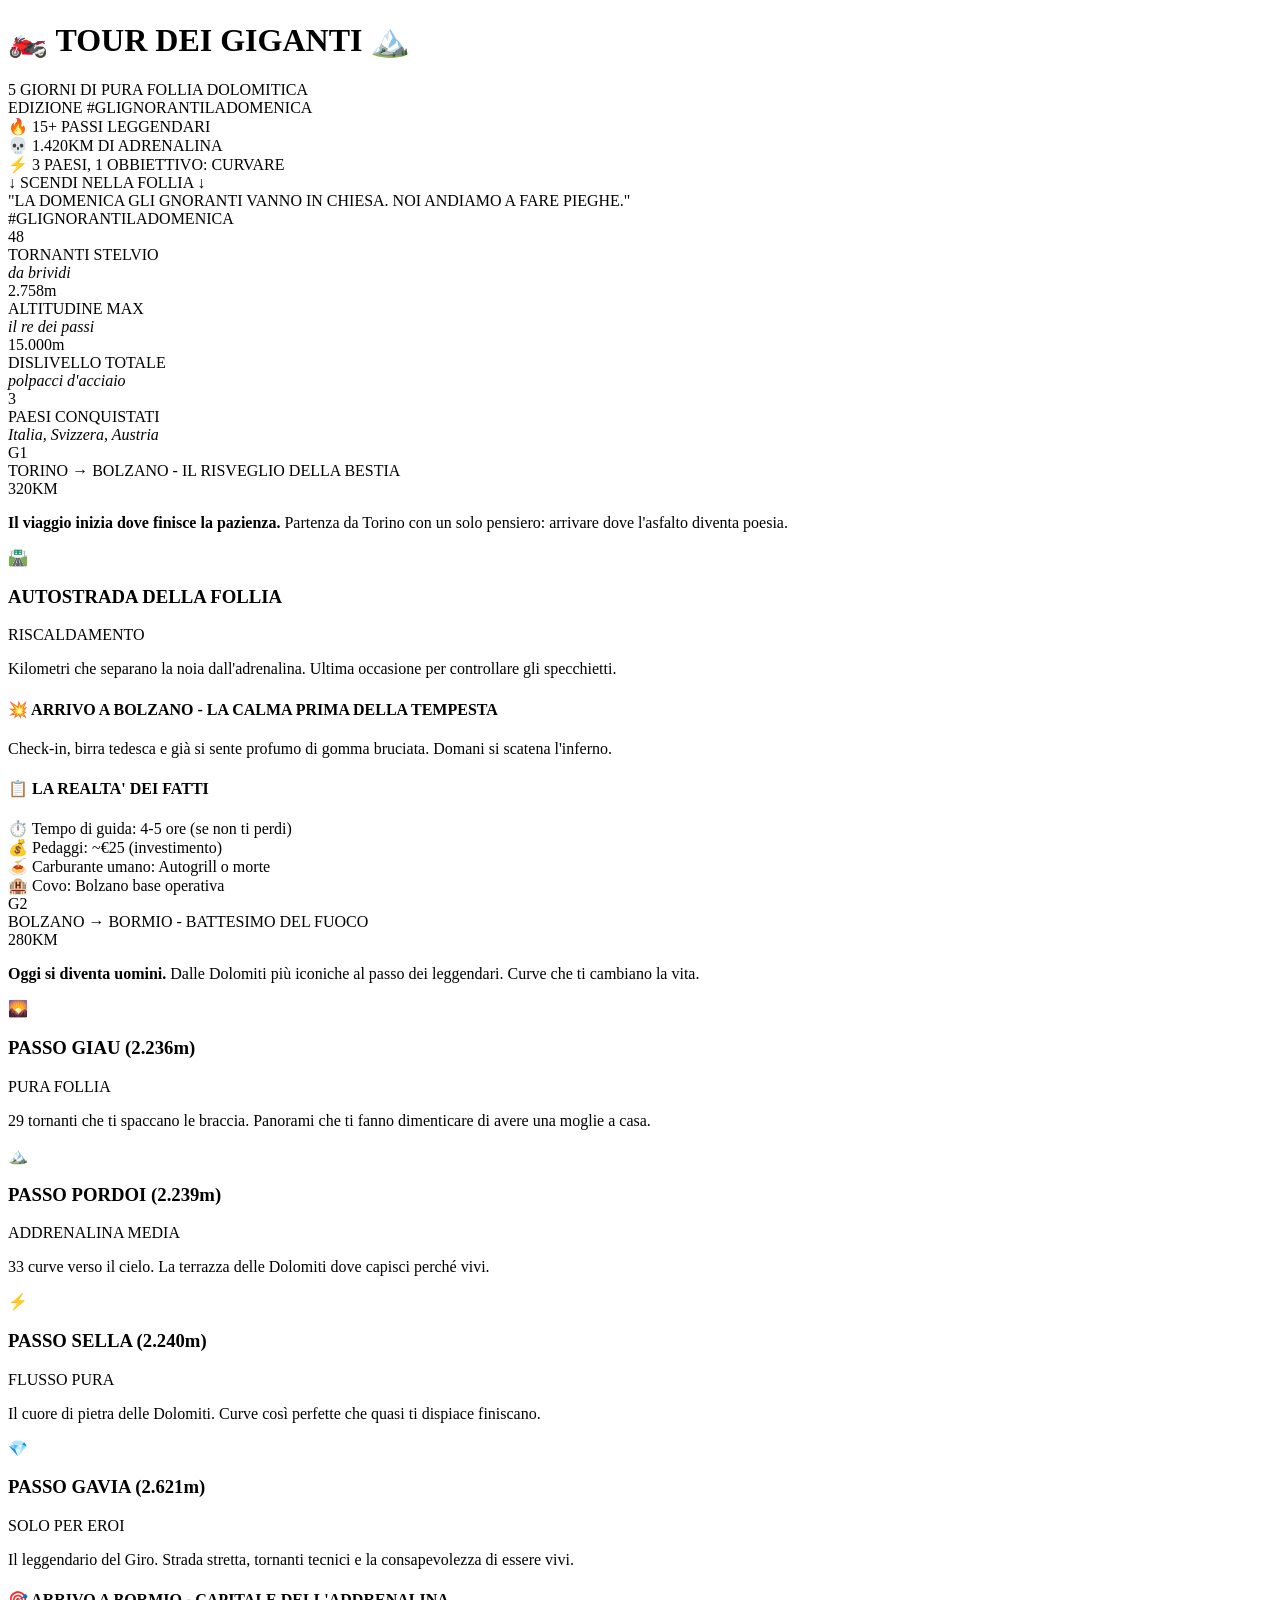
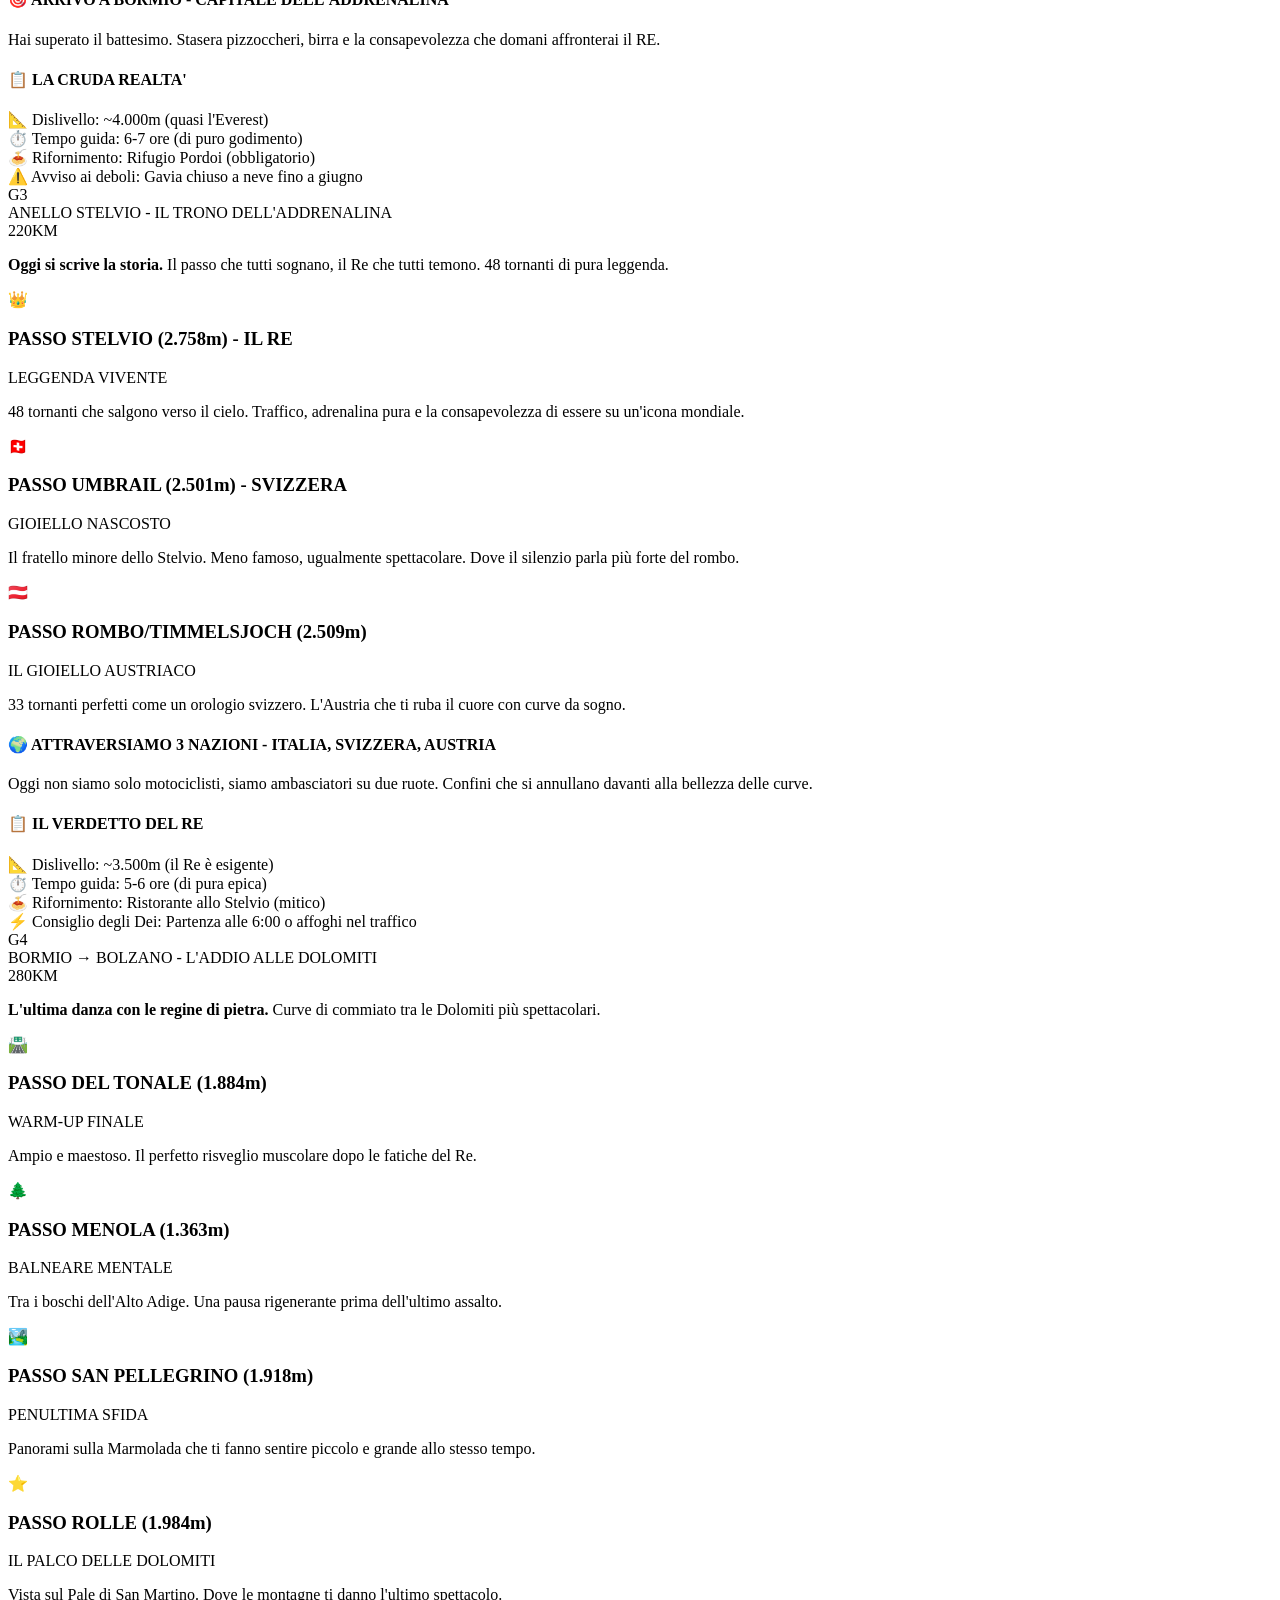
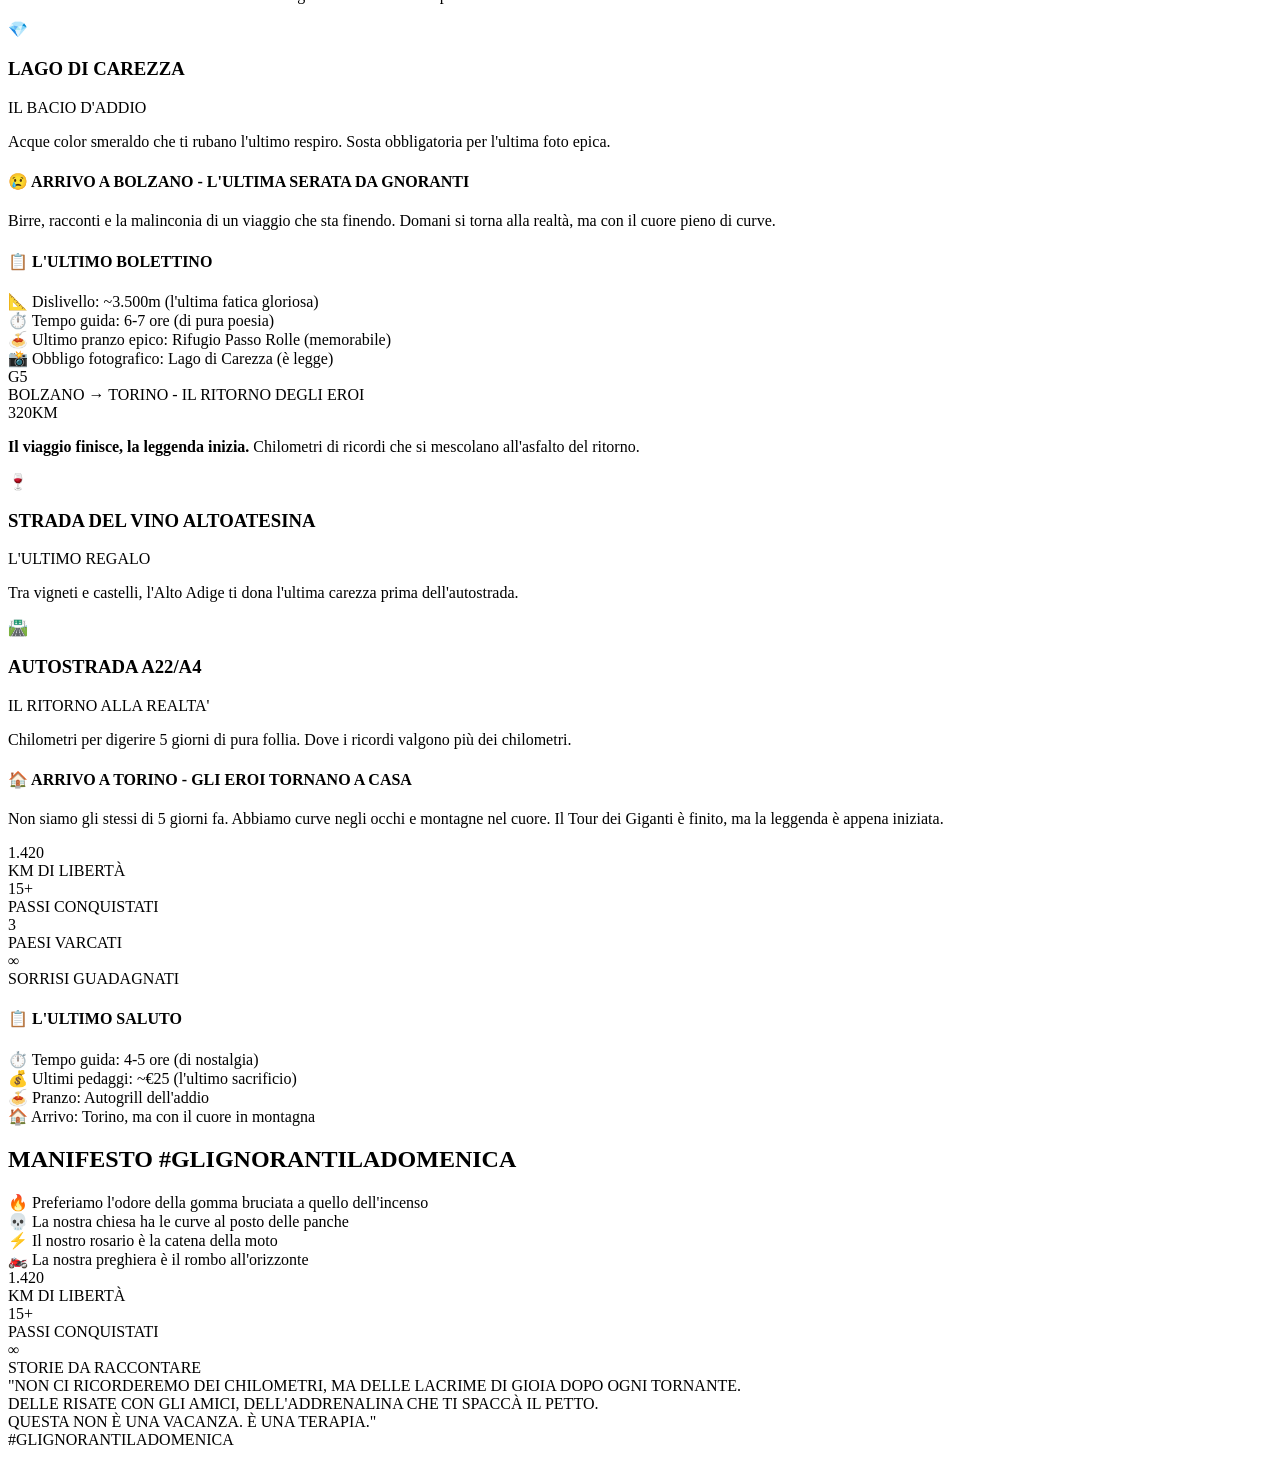
==== commit 120f2642: "Update index.html" ====
--- a/index.html
+++ b/index.html
@@ -3,329 +3,442 @@
 <head>
     <meta charset="UTF-8">
     <meta name="viewport" content="width=device-width, initial-scale=1.0">
-    <title>Tour dei Giganti - 5 Giorni tra Dolomiti e Stelvio</title>
-    <link rel="stylesheet" href="/css/style.css">
+    <title>TOUR DEI GIGANTI - #GLIGNORANTILADOMENICA </title>
+    <link rel="stylesheet" href="assets/css/style.css">
     <link rel="icon" type="image/x-icon" href="assets/images/favicon.ico">
 </head>
 <body>
-    <div class="header">
-        <div class="header-content">
-            <h1>🏍️ TOUR DEI GIGANTI 🏔️</h1>
-            <div class="subtitle">5 Giorni - 4 Notti tra le più Belle Strade delle Dolomiti</div>
-            <div class="subtitle">Partenza da Torino - Stelvio Completo via Austria</div>
+    <!-- Header Epico -->
+    <div class="hero-section">
+        <div class="hero-overlay"></div>
+        <div class="hero-content">
+            <div class="title-container">
+                <h1 class="main-title">🏍️ TOUR DEI GIGANTI 🏔️</h1>
+                <div class="subtitle">5 GIORNI DI PURA FOLLIA DOLOMITICA</div>
+                <div class="edition-badge">EDIZIONE #GLIGNORANTILADOMENICA </div>
+            </div>
+            <div class="stats-flash">
+                <div class="stat-item">🔥 15+ PASSI LEGGENDARI</div>
+                <div class="stat-item">💀 1.420KM DI ADRENALINA</div>
+                <div class="stat-item">⚡ 3 PAESI, 1 OBBIETTIVO: CURVARE</div>
+            </div>
+        </div>
+        <div class="scroll-indicator">
+            <span>↓ SCENDI NELLA FOLLIA ↓</span>
         </div>
     </div>
 
     <div class="container">
-        <!-- Statistiche -->
-        <div class="stats-grid">
-            <div class="stat-box">
-                <span class="stat-number">~1450</span>
-                <span class="stat-label">Chilometri Totali</span>
-            </div>
-            <div class="stat-box">
-                <span class="stat-number">5</span>
-                <span class="stat-label">Giorni di Avventura</span>
-            </div>
-            <div class="stat-box">
-                <span class="stat-number">15+</span>
-                <span class="stat-label">Passi Montani</span>
-            </div>
-            <div class="stat-box">
-                <span class="stat-number">3</span>
-                <span class="stat-label">Paesi Attraversati</span>
-            </div>
-        </div>
-
-        <!-- Giorno 1 - Trasferimento -->
-        <div class="day-card">
-            <div class="day-header transfer-day">
-                <div class="day-title">1️⃣ GIORNO 1 - Torino → Cortina d'Ampezzo</div>
-                <div class="day-distance">350 km</div>
+        <!-- Quote Iconica -->
+        <div class="epic-quote">
+            <div class="quote-text">
+                "LA DOMENICA GLI GNORANTI VANNO IN CHIESA. NOI ANDIAMO A FARE PIEGHE."
+            </div>
+            <div class="quote-author">#GLIGNORANTILADOMENICA </div>
+        </div>
+
+        <!-- Stats Shock -->
+        <div class="shock-stats">
+            <div class="shock-card">
+                <div class="shock-number">48</div>
+                <div class="shock-label">TORNANTI STELVIO<br><em>da brividi</em></div>
+            </div>
+            <div class="shock-card">
+                <div class="shock-number">2.758m</div>
+                <div class="shock-label">ALTITUDINE MAX<br><em>il re dei passi</em></div>
+            </div>
+            <div class="shock-card">
+                <div class="shock-number">15.000m</div>
+                <div class="shock-label">DISLIVELLO TOTALE<br><em>polpacci d'acciaio</em></div>
+            </div>
+            <div class="shock-card">
+                <div class="shock-number">3</div>
+                <div class="shock-label">PAESI CONQUISTATI<br><em>Italia, Svizzera, Austria</em></div>
+            </div>
+        </div>
+
+        <!-- Giorno 1 -->
+        <div class="day-card epic-day">
+            <div class="day-header transfer-header">
+                <div class="day-badge">G1</div>
+                <div class="day-title">TORINO → BOLZANO - IL RISVEGLIO DELLA BESTIA</div>
+                <div class="day-distance">320KM</div>
             </div>
             <div class="day-content">
-                <div>
-                    <p><strong>Il viaggio inizia! Partenza da Torino per il trasferimento verso le Dolomiti.</strong></p>
-                    <p>Una giornata dedicata al trasferimento per arrivare freschi e pronti per le curve dei giorni successivi.</p>
+                <div class="ride-description">
+                    <p class="epic-intro"><strong>Il viaggio inizia dove finisce la pazienza.</strong> Partenza da Torino con un solo pensiero: arrivare dove l'asfalto diventa poesia.</p>
                     
-                    <div class="highlight">
-                        <h4>🚀 PARTENZA DA TORINO</h4>
-                        <p>Ritrovo del gruppo, briefing iniziale e partenza. Percorso autostradale per coprire rapidamente la distanza.</p>
-                    </div>
-
-                    <div class="passo-card">
-                        <h3>🛣️ Percorso Autostradale</h3>
-                        <span class="difficulty easy">TRASFERTIMENTO</span>
-                        <p>Autostrada A4 e A27 fino a Pian di Vedoia. Soste strategiche per sgranchirsi le gambe e fare conoscenza con il gruppo.</p>
-                    </div>
-
-                    <div class="highlight">
-                        <h4>🌄 ARRIVO A CORTINA D'AMPEZZO</h4>
-                        <p>Check-in in hotel, sistemazione delle moto e prima cena di gruppo. Briefing sulle tappe successive.</p>
-                    </div>
-                </div>
-                <div class="info-box">
-                    <h4>📋 INFO PRATICHE</h4>
-                    <p><strong>⏱️ Tempo di guida:</strong> 4-5 ore</p>
-                    <p><strong>💰 Pedaggi:</strong> ~€28</p>
-                    <p><strong>🍝 Pranzo:</strong> Autogrill o ristorante lungo il percorso</p>
-                    <p><strong>🏨 Pernottamento:</strong> Cortina d'Ampezzo</p>
-                    <p><strong>📱 Ritrovo:</strong> Ore 8:00 a Torino</p>
-                </div>
-            </div>
-        </div>
-
-        <!-- Giorno 2 - Battesimo Dolomitico -->
-        <div class="day-card">
-            <div class="day-header">
-                <div class="day-title">2️⃣ GIORNO 2 - Cortina → Bormio</div>
-                <div class="day-distance">280 km</div>
+                    <div class="passo-card epic">
+                        <div class="passo-icon">🛣️</div>
+                        <div class="passo-content">
+                            <h3>AUTOSTRADA DELLA FOLLIA</h3>
+                            <span class="difficulty easy">RISCALDAMENTO</span>
+                            <p>Kilometri che separano la noia dall'adrenalina. Ultima occasione per controllare gli specchietti.</p>
+                        </div>
+                    </div>
+
+                    <div class="highlight-box gnorante">
+                        <h4>💥 ARRIVO A BOLZANO - LA CALMA PRIMA DELLA TEMPESTA</h4>
+                        <p>Check-in, birra tedesca e già si sente profumo di gomma bruciata. Domani si scatena l'inferno.</p>
+                    </div>
+                </div>
+                <div class="day-info">
+                    <h4>📋 LA REALTA' DEI FATTI</h4>
+                    <div class="info-item">
+                        <span class="info-label">⏱️ Tempo di guida:</span>
+                        <span class="info-value">4-5 ore (se non ti perdi)</span>
+                    </div>
+                    <div class="info-item">
+                        <span class="info-label">💰 Pedaggi:</span>
+                        <span class="info-value">~€25 (investimento)</span>
+                    </div>
+                    <div class="info-item">
+                        <span class="info-label">🍝 Carburante umano:</span>
+                        <span class="info-value">Autogrill o morte</span>
+                    </div>
+                    <div class="info-item">
+                        <span class="info-label">🏨 Covo:</span>
+                        <span class="info-value">Bolzano base operativa</span>
+                    </div>
+                </div>
+            </div>
+        </div>
+
+        <!-- Giorno 2 - Il Battesimo del Fuoco -->
+        <div class="day-card epic-day">
+            <div class="day-header adrenaline-header">
+                <div class="day-badge">G2</div>
+                <div class="day-title">BOLZANO → BORMIO - BATTESIMO DEL FUOCO</div>
+                <div class="day-distance">280KM</div>
             </div>
             <div class="day-content">
-                <div>
-                    <p><strong>Il battesimo della sella tra le Dolomiti più iconiche.</strong> Oggi si inizia a curvare sul serio!</p>
+                <div class="ride-description">
+                    <p class="epic-intro"><strong>Oggi si diventa uomini.</strong> Dalle Dolomiti più iconiche al passo dei leggendari. Curve che ti cambiano la vita.</p>
                     
-                    <div class="passo-card">
-                        <h3>🌄 Passo Giau (2.236m)</h3>
-                        <span class="difficulty hard">DIFFICILE</span>
-                        <p>29 tornanti tecnici con panorami spettacolari sul Pelmo e Civetta. Un inizio impegnativo ma indimenticabile.</p>
-                    </div>
-
-                    <div class="passo-card">
-                        <h3>🔄 Passo Falzarego (2.105m)</h3>
-                        <span class="difficulty medium">MEDIO</span>
-                        <p>Curve ampie e visuali mozzafiato. La strada che collega Cortina al cuore delle Dolomiti.</p>
-                    </div>
-
-                    <div class="passo-card">
-                        <h3>🏔️ Passo Pordoi (2.239m)</h3>
-                        <span class="difficulty medium">MEDIO</span>
-                        <p>33 tornanti che si arrampicano tra le pale di Marmolada. Panorama a 360° dalla terrazza delle Dolomiti.</p>
-                    </div>
-
-                    <div class="passo-card">
-                        <h3>⚡ Passo Sella (2.240m)</h3>
-                        <span class="difficulty medium">MEDIO</span>
-                        <p>Il passo che unisce Val Gardena e Val di Fassa. Curve perfette e ambiente lunare.</p>
-                    </div>
-
-                    <div class="passo-card">
-                        <h3>🌟 Passo Gardena (2.121m)</h3>
-                        <span class="difficulty easy">FACILE</span>
-                        <p>Discesa fluida verso la Val Badia. Ultimo passo dolomitico prima del Gavia.</p>
-                    </div>
-
-                    <div class="passo-card">
-                        <h3>💎 Passo Gavia (2.621m)</h3>
-                        <span class="difficulty hard">DIFFICILE</span>
-                        <p>Il passo leggendario del Giro d'Italia. Strada stretta, tornanti tecnici e atmosfera unica.</p>
-                    </div>
-
-                    <div class="highlight">
-                        <h4>🎯 ARRIVO A BORMIO</h4>
-                        <p>La capitale dello Stelvio ti accoglie con le sue terme e la cucina valtellinese. Domani ti aspetta il Re.</p>
-                    </div>
-                </div>
-                <div class="info-box">
-                    <h4>📋 INFO PRATICHE</h4>
-                    <p><strong>📐 Dislivello:</strong> ~4.000m</p>
-                    <p><strong>⏱️ Tempo di guida:</strong> 6-7 ore</p>
-                    <p><strong>🍝 Pranzo:</strong> Rifugio Pordoi o Gardena</p>
-                    <p><strong>🏨 Pernottamento:</strong> Bormio</p>
-                    <p><strong>⚠️ Attenzione:</strong> Gavia spesso chiuso a neve fino a giugno</p>
-                </div>
-            </div>
-        </div>
-
-        <!-- Giorno 3 - Anello Stelvio + Austria -->
-        <div class="day-card">
-            <div class="day-header">
-                <div class="day-title">3️⃣ GIORNO 3 - Anello Stelvio Completo</div>
-                <div class="day-distance">220 km</div>
-            </div>
-            <div class="day-content">
-                <div>
-                    <p><strong>Il giorno del Re - VERSIONE COMPLETA.</strong> Oggi vivrai lo Stelvio in tutte le sue facce attraverso tre nazioni!</p>
-                    
-                    <div class="passo-card">
-                        <h3><span class="country-flag">🇮🇹</span> Passo Stelvio - Lato Bormio (2.758m)</h3>
-                        <span class="difficulty expert">ESPERTI</span>
-                        <p><strong>48 tornanti dal lato classico.</strong> La salita è un'epopea motociclistica. Traffico, emozione pura e panorami indimenticabili. In cima, la sensazione è di aver conquistato il mondo.</p>
-                    </div>
-
-                    <div class="passo-card">
-                        <h3><span class="country-flag">🇨🇭</span> Passo Umbrail (2.501m)</h3>
-                        <span class="difficulty medium">MEDIO</span>
-                        <p>Dalla cima dello Stelvio, giù verso la Svizzera. Il collega meno conosciuto ma altrettanto affascinante.</p>
-                    </div>
-
-                    <div class="passo-card">
-                        <h3><span class="country-flag">🇦🇹</span> Passo Rombo/Timmelsjoch (2.509m)</h3>
-                        <span class="difficulty hard">DIFFICILE</span>
-                        <p>Il gioiello austriaco. Strada perfetta, 33 tornanti e panorami mozzafiato sulla Ötztal.</p>
-                    </div>
-
-                    <div class="passo-card">
-                        <h3><span class="country-flag">🇦🇹</span> Passo di Resia (1.504m)</h3>
-                        <span class="difficulty easy">FACILE</span>
-                        <p>Attraversamento dell'Austria con vista sul famoso campanile sommerso. Curve ampie e fluide.</p>
-                    </div>
-
-                    <div class="highlight">
-                        <h4>🏆 RIENTRO A BORMIO</h4>
-                        <p>Hai completato il Re dei passi attraverso tre nazioni! Stasera si brinda con pizzoccheri e bresaola.</p>
-                    </div>
-                </div>
-                <div class="info-box">
-                    <h4>📋 INFO PRATICHE</h4>
-                    <p><strong>📐 Dislivello:</strong> ~3.500m</p>
-                    <p><strong>⏱️ Tempo di guida:</strong> 5-6 ore</p>
-                    <p><strong>🍝 Pranzo:</strong> Ristorante in Austria o Svizzera</p>
-                    <p><strong>🏨 Pernottamento:</strong> Bormio</p>
-                    <p><strong>📄 Documenti:</strong> Carta d'identità per confine</p>
-                    <p><strong>💶 Valute:</strong> Euro, Franchi Svizzeri</p>
-                    <p><strong>⏰ Consiglio:</strong> Partenza prestissimo per evitare code</p>
-                </div>
-            </div>
-        </div>
-
-        <!-- Giorno 4 - Gran Tour Dolomiti -->
-        <div class="day-card">
-            <div class="day-header">
-                <div class="day-title">4️⃣ GIORNO 4 - Bormio → Bolzano</div>
-                <div class="day-distance">280 km</div>
-            </div>
-            <div class="day-content">
-                <div>
-                    <p><strong>Il gran tour delle Dolomiti occidentali.</strong> Una giornata ricca di passi spettacolari e panorami vari.</p>
-                    
-                    <div class="passo-card">
-                        <h3>🛣️ Passo del Tonale (1.884m)</h3>
-                        <span class="difficulty easy">FACILE</span>
-                        <p>Ampio e scorrevole, perfetto per iniziare la giornata. Panorami sul ghiacciaio Presena.</p>
-                    </div>
-
-                    <div class="passo-card">
-                        <h3>🌲 Passo Mendola (1.363m)</h3>
-                        <span class="difficulty easy">FACILE</span>
-                        <p>Strada tra i boschi dell'Alto Adige. Transizione dolce verso le Dolomiti.</p>
-                    </div>
-
-                    <div class="passo-card">
-                        <h3>🏞️ Passo San Pellegrino (1.918m)</h3>
-                        <span class="difficulty medium">MEDIO</span>
-                        <p>Panorami spettacolari sulla Marmolada. Strada tecnica e poco trafficata.</p>
-                    </div>
-
-                    <div class="passo-card">
-                        <h3>⭐ Passo Rolle (1.984m)</h3>
-                        <span class="difficulty medium">MEDIO</span>
-                        <p>Vista magnifica sul Pale di San Martino. Uno dei passi più panoramici delle Dolomiti.</p>
-                    </div>
-
-                    <div class="passo-card">
-                        <h3>💎 Lago di Carezza</h3>
-                        <span class="difficulty easy">FACILE</span>
-                        <p>Sosta obbligatoria al lago più bello dell'Alto Adige. Il colore dell'acqua è incredibile.</p>
-                    </div>
-
-                    <div class="passo-card">
-                        <h3>🔄 Passo Sella (Versione Ovest)</h3>
-                        <span class="difficulty medium">MEDIO</span>
-                        <p>Secondo passaggio sul Sella, ma dal versante opposto. Curve sempre perfette.</p>
-                    </div>
-
-                    <div class="highlight">
-                        <h4>🏙️ ARRIVO A BOLZANO</h4>
-                        <p>La città dove si incontrano cultura italiana e tedesca. Serata libera per esplorare il centro storico.</p>
-                    </div>
-                </div>
-                <div class="info-box">
-                    <h4>📋 INFO PRATICHE</h4>
-                    <p><strong>📐 Dislivello:</strong> ~3.500m</p>
-                    <p><strong>⏱️ Tempo di guida:</strong> 6-7 ore</p>
-                    <p><strong>🍝 Pranzo:</strong> Rifugio Passo Rolle</p>
-                    <p><strong>🏨 Pernottamento:</strong> Bolzano</p>
-                    <p><strong>📸 Foto:</strong> Lago di Carezza imperdibile</p>
-                </div>
-            </div>
-        </div>
-
-        <!-- Giorno 5 - Rientro -->
-        <div class="day-card">
-            <div class="day-header transfer-day">
-                <div class="day-title">5️⃣ GIORNO 5 - Bolzano → Torino</div>
-                <div class="day-distance">320 km</div>
-            </div>
-            <div class="day-content">
-                <div>
-                    <p><strong>Saluti e rientro a casa.</strong> Una giornata di trasferimento per assaporare i ricordi di questa indimenticabile avventura.</p>
-                    
-                    <div class="passo-card">
-                        <h3>🍷 Strada del Vino dell'Alto Adige</h3>
-                        <span class="difficulty easy">TRASFERTIMENTO</span>
-                        <p>Ultimo tratto panoramico tra vigneti e castelli prima dell'autostrada.</p>
-                    </div>
-
-                    <div class="passo-card">
-                        <h3>🛣️ Autostrada A22/A4</h3>
-                        <span class="difficulty easy">AUTOSTRADA</span>
-                        <p>Percorso comodo per riflettere sull'avventura. Soste per condividere le foto e i racconti.</p>
-                    </div>
-
-                    <div class="highlight">
-                        <h4>🏠 ARRIVO A TORINO</h4>
-                        <p>Fine del Tour dei Giganti. Cinque giorni indimenticabili tra curve, amicizia e paesaggi da togliere il fiato. Già non vedi l'ora della prossima avventura!</p>
-                    </div>
-                </div>
-                <div class="info-box">
-                    <h4>📋 INFO PRATICHE</h4>
-                    <p><strong>⏱️ Tempo di guida:</strong> 4-5 ore</p>
-                    <p><strong>💰 Pedaggi:</strong> ~€25</p>
-                    <p><strong>🍝 Pranzo:</strong> Autogrill o ristorante lungo il percorso</p>
-                    <p><strong>🕒 Arrivo:</strong> Torino per le 16:00</p>
-                    <p><strong>👋 Saluti:</strong> Briefing finale e saluti</p>
-                </div>
-            </div>
-        </div>
-
-        <!-- Info Aggiuntive -->
-        <div class="day-card">
-            <div class="day-header">
-                <div class="day-title">ℹ️ INFORMAZIONI UTILI</div>
-            </div>
-            <div class="day-content">
-                <div>
-                    <h4>🏍️ CONSIGLI MOTOCICLISTICI</h4>
-                    <p>• <strong>Pneumatici:</strong> Gomma termica per temperature da 5°C a 30°C</p>
-                    <p>• <strong>Abbigliamento:</strong> Strati tecnici, impermeabile sempre a portata</p>
-                    <p>• <strong>Carburante:</strong> Pieno sempre sopra i ½ serbatoio</p>
-                    <p>• <strong>Freni:</strong> Controllo pastiglie prima della partenza</p>
-                    <p>• <strong>Documenti:</strong> Carta d'identità, patente, assicurazione</p>
-                </div>
-                <div>
-                    <h4>📅 PERIODO IDEALE & LOGISTICA</h4>
-                    <p>• <strong>Meteo:</strong> Giugno-Settembre (optimum luglio)</p>
-                    <p>• <strong>Traffico:</strong> Evitare weekend di luglio-agosto</p>
-                    <p>• <strong>Alloggio:</strong> Prenotare con 2-3 mesi di anticipo</p>
-                    <p>• <strong>Passi:</strong> Verificare aperture su viabilitadolomiti.it</p>
-                    <p>• <strong>Budget:</strong> ~€800-1000 a persona (hotel 4*)</p>
-                </div>
-            </div>
-        </div>
-
-        <!-- Citazione Finale -->
-        <div class="final-quote">
-            <blockquote>
-                "Non si ricorda il numero di curve affrontate, ma la luce che accarezzava le cime all'alba, 
-                il profumo dei pascoli dopo la pioggia, il sorriso condiviso dopo ogni tornante. 
-                Le Dolomiti non sono solo montagne da attraversare, ma emozioni da vivere. 
-                Questo è ciò che porti a casa, oltre ai chilometri sul contachilometri."
-            </blockquote>
-        </div>
-
-        <div class="hashtags">
-            <p>#TourDeiGiganti #DolomitiInMoto #StelvioExperience #PassoRombo #MotoAdventure</p>
+                    <div class="passo-card epic">
+                        <div class="passo-icon">🌄</div>
+                        <div class="passo-content">
+                            <h3>PASSO GIAU (2.236m)</h3>
+                            <span class="difficulty hard">PURA FOLLIA</span>
+                            <p>29 tornanti che ti spaccano le braccia. Panorami che ti fanno dimenticare di avere una moglie a casa.</p>
+                        </div>
+                    </div>
+
+                    <div class="passo-card epic">
+                        <div class="passo-icon">🏔️</div>
+                        <div class="passo-content">
+                            <h3>PASSO PORDOI (2.239m)</h3>
+                            <span class="difficulty medium">ADDRENALINA MEDIA</span>
+                            <p>33 curve verso il cielo. La terrazza delle Dolomiti dove capisci perché vivi.</p>
+                        </div>
+                    </div>
+
+                    <div class="passo-card epic">
+                        <div class="passo-icon">⚡</div>
+                        <div class="passo-content">
+                            <h3>PASSO SELLA (2.240m)</h3>
+                            <span class="difficulty medium">FLUSSO PURA</span>
+                            <p>Il cuore di pietra delle Dolomiti. Curve così perfette che quasi ti dispiace finiscano.</p>
+                        </div>
+                    </div>
+
+                    <div class="passo-card epic">
+                        <div class="passo-icon">💎</div>
+                        <div class="passo-content">
+                            <h3>PASSO GAVIA (2.621m)</h3>
+                            <span class="difficulty expert">SOLO PER EROI</span>
+                            <p>Il leggendario del Giro. Strada stretta, tornanti tecnici e la consapevolezza di essere vivi.</p>
+                        </div>
+                    </div>
+
+                    <div class="highlight-box achievement">
+                        <h4>🎯 ARRIVO A BORMIO - CAPITALE DELL'ADDRENALINA</h4>
+                        <p>Hai superato il battesimo. Stasera pizzoccheri, birra e la consapevolezza che domani affronterai il RE.</p>
+                    </div>
+                </div>
+                <div class="day-info">
+                    <h4>📋 LA CRUDA REALTA'</h4>
+                    <div class="info-item">
+                        <span class="info-label">📐 Dislivello:</span>
+                        <span class="info-value">~4.000m (quasi l'Everest)</span>
+                    </div>
+                    <div class="info-item">
+                        <span class="info-label">⏱️ Tempo guida:</span>
+                        <span class="info-value">6-7 ore (di puro godimento)</span>
+                    </div>
+                    <div class="info-item">
+                        <span class="info-label">🍝 Rifornimento:</span>
+                        <span class="info-value">Rifugio Pordoi (obbligatorio)</span>
+                    </div>
+                    <div class="info-item">
+                        <span class="info-label">⚠️ Avviso ai deboli:</span>
+                        <span class="info-value">Gavia chiuso a neve fino a giugno</span>
+                    </div>
+                </div>
+            </div>
+        </div>
+
+        <!-- Continua con gli altri giorni nello stesso stile epico... -->
+<!-- GIORNO 3 - IL RE DEI PASSI -->
+<div class="day-card epic-day">
+    <div class="day-header king-header">
+        <div class="day-badge">G3</div>
+        <div class="day-title">ANELLO STELVIO - IL TRONO DELL'ADDRENALINA</div>
+        <div class="day-distance">220KM</div>
+    </div>
+    <div class="day-content">
+        <div class="ride-description">
+            <p class="epic-intro"><strong>Oggi si scrive la storia.</strong> Il passo che tutti sognano, il Re che tutti temono. 48 tornanti di pura leggenda.</p>
+            
+            <div class="passo-card epic">
+                <div class="passo-icon">👑</div>
+                <div class="passo-content">
+                    <h3>PASSO STELVIO (2.758m) - IL RE</h3>
+                    <span class="difficulty expert">LEGGENDA VIVENTE</span>
+                    <p>48 tornanti che salgono verso il cielo. Traffico, adrenalina pura e la consapevolezza di essere su un'icona mondiale.</p>
+                </div>
+            </div>
+
+            <div class="passo-card epic">
+                <div class="passo-icon">🇨🇭</div>
+                <div class="passo-content">
+                    <h3>PASSO UMBRAIL (2.501m) - SVIZZERA</h3>
+                    <span class="difficulty hard">GIOIELLO NASCOSTO</span>
+                    <p>Il fratello minore dello Stelvio. Meno famoso, ugualmente spettacolare. Dove il silenzio parla più forte del rombo.</p>
+                </div>
+            </div>
+
+            <div class="passo-card epic">
+                <div class="passo-icon">🇦🇹</div>
+                <div class="passo-content">
+                    <h3>PASSO ROMBO/TIMMELSJOCH (2.509m)</h3>
+                    <span class="difficulty expert">IL GIOIELLO AUSTRIACO</span>
+                    <p>33 tornanti perfetti come un orologio svizzero. L'Austria che ti ruba il cuore con curve da sogno.</p>
+                </div>
+            </div>
+
+            <div class="highlight-box cross-border">
+                <h4>🌍 ATTRAVERSIAMO 3 NAZIONI - ITALIA, SVIZZERA, AUSTRIA</h4>
+                <p>Oggi non siamo solo motociclisti, siamo ambasciatori su due ruote. Confini che si annullano davanti alla bellezza delle curve.</p>
+            </div>
+        </div>
+        <div class="day-info">
+            <h4>📋 IL VERDETTO DEL RE</h4>
+            <div class="info-item">
+                <span class="info-label">📐 Dislivello:</span>
+                <span class="info-value">~3.500m (il Re è esigente)</span>
+            </div>
+            <div class="info-item">
+                <span class="info-label">⏱️ Tempo guida:</span>
+                <span class="info-value">5-6 ore (di pura epica)</span>
+            </div>
+            <div class="info-item">
+                <span class="info-label">🍝 Rifornimento:</span>
+                <span class="info-value">Ristorante allo Stelvio (mitico)</span>
+            </div>
+            <div class="info-item">
+                <span class="info-label">⚡ Consiglio degli Dei:</span>
+                <span class="info-value">Partenza alle 6:00 o affoghi nel traffico</span>
+            </div>
+        </div>
+    </div>
+</div>
+
+<!-- GIORNO 4 - IL GRAN FINALE DOLOMITICO -->
+<div class="day-card epic-day">
+    <div class="day-header finale-header">
+        <div class="day-badge">G4</div>
+        <div class="day-title">BORMIO → BOLZANO - L'ADDIO ALLE DOLOMITI</div>
+        <div class="day-distance">280KM</div>
+    </div>
+    <div class="day-content">
+        <div class="ride-description">
+            <p class="epic-intro"><strong>L'ultima danza con le regine di pietra.</strong> Curve di commiato tra le Dolomiti più spettacolari.</p>
+            
+            <div class="passo-card epic">
+                <div class="passo-icon">🛣️</div>
+                <div class="passo-content">
+                    <h3>PASSO DEL TONALE (1.884m)</h3>
+                    <span class="difficulty easy">WARM-UP FINALE</span>
+                    <p>Ampio e maestoso. Il perfetto risveglio muscolare dopo le fatiche del Re.</p>
+                </div>
+            </div>
+
+            <div class="passo-card epic">
+                <div class="passo-icon">🌲</div>
+                <div class="passo-content">
+                    <h3>PASSO MENOLA (1.363m)</h3>
+                    <span class="difficulty easy">BALNEARE MENTALE</span>
+                    <p>Tra i boschi dell'Alto Adige. Una pausa rigenerante prima dell'ultimo assalto.</p>
+                </div>
+            </div>
+
+            <div class="passo-card epic">
+                <div class="passo-icon">🏞️</div>
+                <div class="passo-content">
+                    <h3>PASSO SAN PELLEGRINO (1.918m)</h3>
+                    <span class="difficulty medium">PENULTIMA SFIDA</span>
+                    <p>Panorami sulla Marmolada che ti fanno sentire piccolo e grande allo stesso tempo.</p>
+                </div>
+            </div>
+
+            <div class="passo-card epic">
+                <div class="passo-icon">⭐</div>
+                <div class="passo-content">
+                    <h3>PASSO ROLLE (1.984m)</h3>
+                    <span class="difficulty medium">IL PALCO DELLE DOLOMITI</span>
+                    <p>Vista sul Pale di San Martino. Dove le montagne ti danno l'ultimo spettacolo.</p>
+                </div>
+            </div>
+
+            <div class="passo-card epic">
+                <div class="passo-icon">💎</div>
+                <div class="passo-content">
+                    <h3>LAGO DI CAREZZA</h3>
+                    <span class="difficulty easy">IL BACIO D'ADDIO</span>
+                    <p>Acque color smeraldo che ti rubano l'ultimo respiro. Sosta obbligatoria per l'ultima foto epica.</p>
+                </div>
+            </div>
+
+            <div class="highlight-box farewell">
+                <h4>😢 ARRIVO A BOLZANO - L'ULTIMA SERATA DA GNORANTI</h4>
+                <p>Birre, racconti e la malinconia di un viaggio che sta finendo. Domani si torna alla realtà, ma con il cuore pieno di curve.</p>
+            </div>
+        </div>
+        <div class="day-info">
+            <h4>📋 L'ULTIMO BOLETTINO</h4>
+            <div class="info-item">
+                <span class="info-label">📐 Dislivello:</span>
+                <span class="info-value">~3.500m (l'ultima fatica gloriosa)</span>
+            </div>
+            <div class="info-item">
+                <span class="info-label">⏱️ Tempo guida:</span>
+                <span class="info-value">6-7 ore (di pura poesia)</span>
+            </div>
+            <div class="info-item">
+                <span class="info-label">🍝 Ultimo pranzo epico:</span>
+                <span class="info-value">Rifugio Passo Rolle (memorabile)</span>
+            </div>
+            <div class="info-item">
+                <span class="info-label">📸 Obbligo fotografico:</span>
+                <span class="info-value">Lago di Carezza (è legge)</span>
+            </div>
+        </div>
+    </div>
+</div>
+
+<!-- GIORNO 5 - IL RIENTRO DEGLI EROI -->
+<div class="day-card epic-day">
+    <div class="day-header return-header">
+        <div class="day-badge">G5</div>
+        <div class="day-title">BOLZANO → TORINO - IL RITORNO DEGLI EROI</div>
+        <div class="day-distance">320KM</div>
+    </div>
+    <div class="day-content">
+        <div class="ride-description">
+            <p class="epic-intro"><strong>Il viaggio finisce, la leggenda inizia.</strong> Chilometri di ricordi che si mescolano all'asfalto del ritorno.</p>
+            
+            <div class="passo-card epic">
+                <div class="passo-icon">🍷</div>
+                <div class="passo-content">
+                    <h3>STRADA DEL VINO ALTOATESINA</h3>
+                    <span class="difficulty easy">L'ULTIMO REGALO</span>
+                    <p>Tra vigneti e castelli, l'Alto Adige ti dona l'ultima carezza prima dell'autostrada.</p>
+                </div>
+            </div>
+
+            <div class="passo-card epic">
+                <div class="passo-icon">🛣️</div>
+                <div class="passo-content">
+                    <h3>AUTOSTRADA A22/A4</h3>
+                    <span class="difficulty easy">IL RITORNO ALLA REALTA'</span>
+                    <p>Chilometri per digerire 5 giorni di pura follia. Dove i ricordi valgono più dei chilometri.</p>
+                </div>
+            </div>
+
+            <div class="highlight-box heroes-return">
+                <h4>🏠 ARRIVO A TORINO - GLI EROI TORNANO A CASA</h4>
+                <p>Non siamo gli stessi di 5 giorni fa. Abbiamo curve negli occhi e montagne nel cuore. Il Tour dei Giganti è finito, ma la leggenda è appena iniziata.</p>
+            </div>
+
+            <!-- STATS FINALI EPICHE -->
+            <div class="final-stats-inline">
+                <div class="final-stat-item">
+                    <div class="final-number">1.420</div>
+                    <div class="final-label">KM DI LIBERTÀ</div>
+                </div>
+                <div class="final-stat-item">
+                    <div class="final-number">15+</div>
+                    <div class="final-label">PASSI CONQUISTATI</div>
+                </div>
+                <div class="final-stat-item">
+                    <div class="final-number">3</div>
+                    <div class="final-label">PAESI VARCATI</div>
+                </div>
+                <div class="final-stat-item">
+                    <div class="final-number">∞</div>
+                    <div class="final-label">SORRISI GUADAGNATI</div>
+                </div>
+            </div>
+        </div>
+        <div class="day-info">
+            <h4>📋 L'ULTIMO SALUTO</h4>
+            <div class="info-item">
+                <span class="info-label">⏱️ Tempo guida:</span>
+                <span class="info-value">4-5 ore (di nostalgia)</span>
+            </div>
+            <div class="info-item">
+                <span class="info-label">💰 Ultimi pedaggi:</span>
+                <span class="info-value">~€25 (l'ultimo sacrificio)</span>
+            </div>
+            <div class="info-item">
+                <span class="info-label">🍝 Pranzo:</span>
+                <span class="info-value">Autogrill dell'addio</span>
+            </div>
+            <div class="info-item">
+                <span class="info-label">🏠 Arrivo:</span>
+                <span class="info-value">Torino, ma con il cuore in montagna</span>
+            </div>
+        </div>
+    </div>
+</div>
+        <!-- Sezione Finale Epica -->
+        <div class="final-epic">
+            <div class="gnorante-manifesto">
+                <h2>MANIFESTO #GLIGNORANTILADOMENICA</h2>
+                <div class="manifesto-points">
+                    <div class="manifesto-item">🔥 Preferiamo l'odore della gomma bruciata a quello dell'incenso</div>
+                    <div class="manifesto-item">💀 La nostra chiesa ha le curve al posto delle panche</div>
+                    <div class="manifesto-item">⚡ Il nostro rosario è la catena della moto</div>
+                    <div class="manifesto-item">🏍️ La nostra preghiera è il rombo all'orizzonte</div>
+                </div>
+            </div>
+            
+            <div class="final-stats">
+                <div class="final-stat">
+                    <div class="final-number">1.420</div>
+                    <div class="final-label">KM DI LIBERTÀ</div>
+                </div>
+                <div class="final-stat">
+                    <div class="final-number">15+</div>
+                    <div class="final-label">PASSI CONQUISTATI</div>
+                </div>
+                <div class="final-stat">
+                    <div class="final-number">∞</div>
+                    <div class="final-label">STORIE DA RACCONTARE</div>
+                </div>
+            </div>
+
+            <div class="closing-quote">
+                <div class="closing-text">
+                    "NON CI RICORDEREMO DEI CHILOMETRI, MA DELLE LACRIME DI GIOIA DOPO OGNI TORNANTE.<br>
+                    DELLE RISATE CON GLI AMICI, DELL'ADDRENALINA CHE TI SPACCÀ IL PETTO.<br>
+                    QUESTA NON È UNA VACANZA. È UNA TERAPIA."
+                </div>
+                <div class="signature">
+                    #GLIGNORANTILADOMENICA
+                </div>
+            </div>
         </div>
     </div>
 
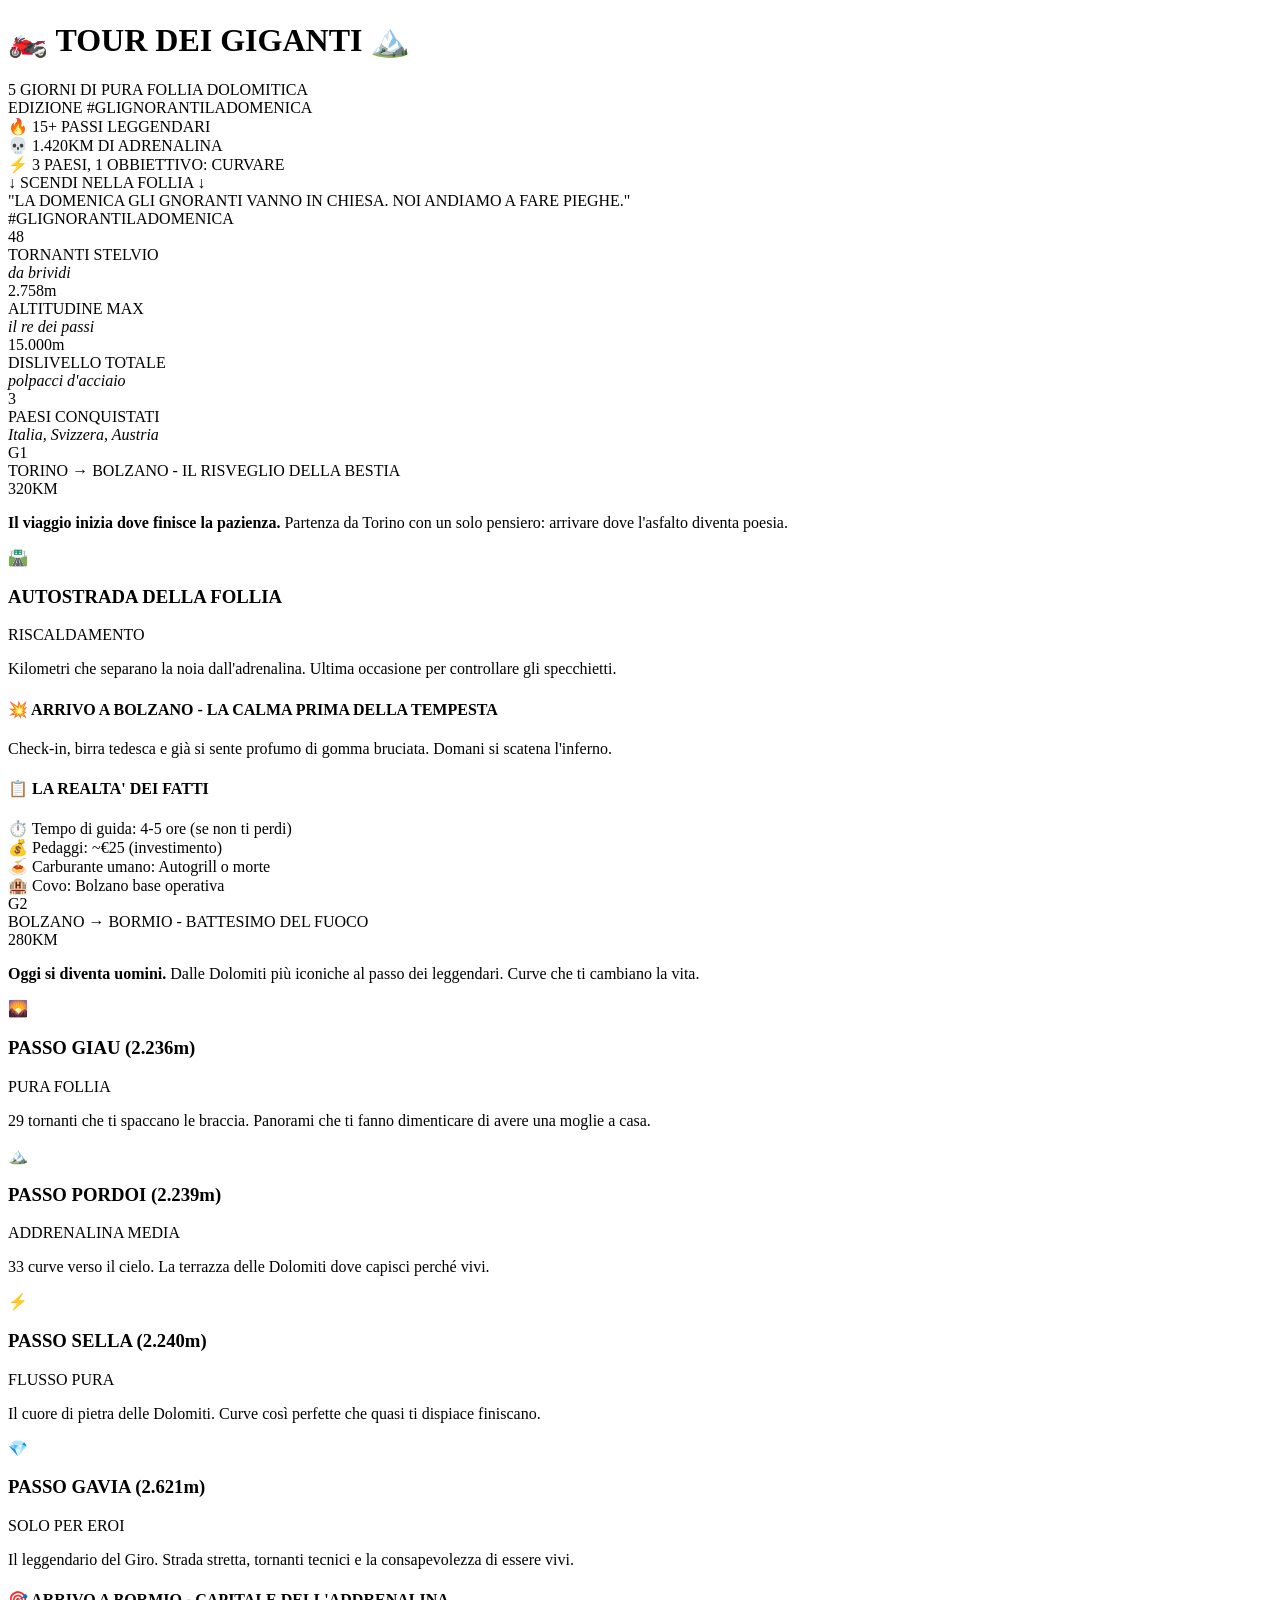
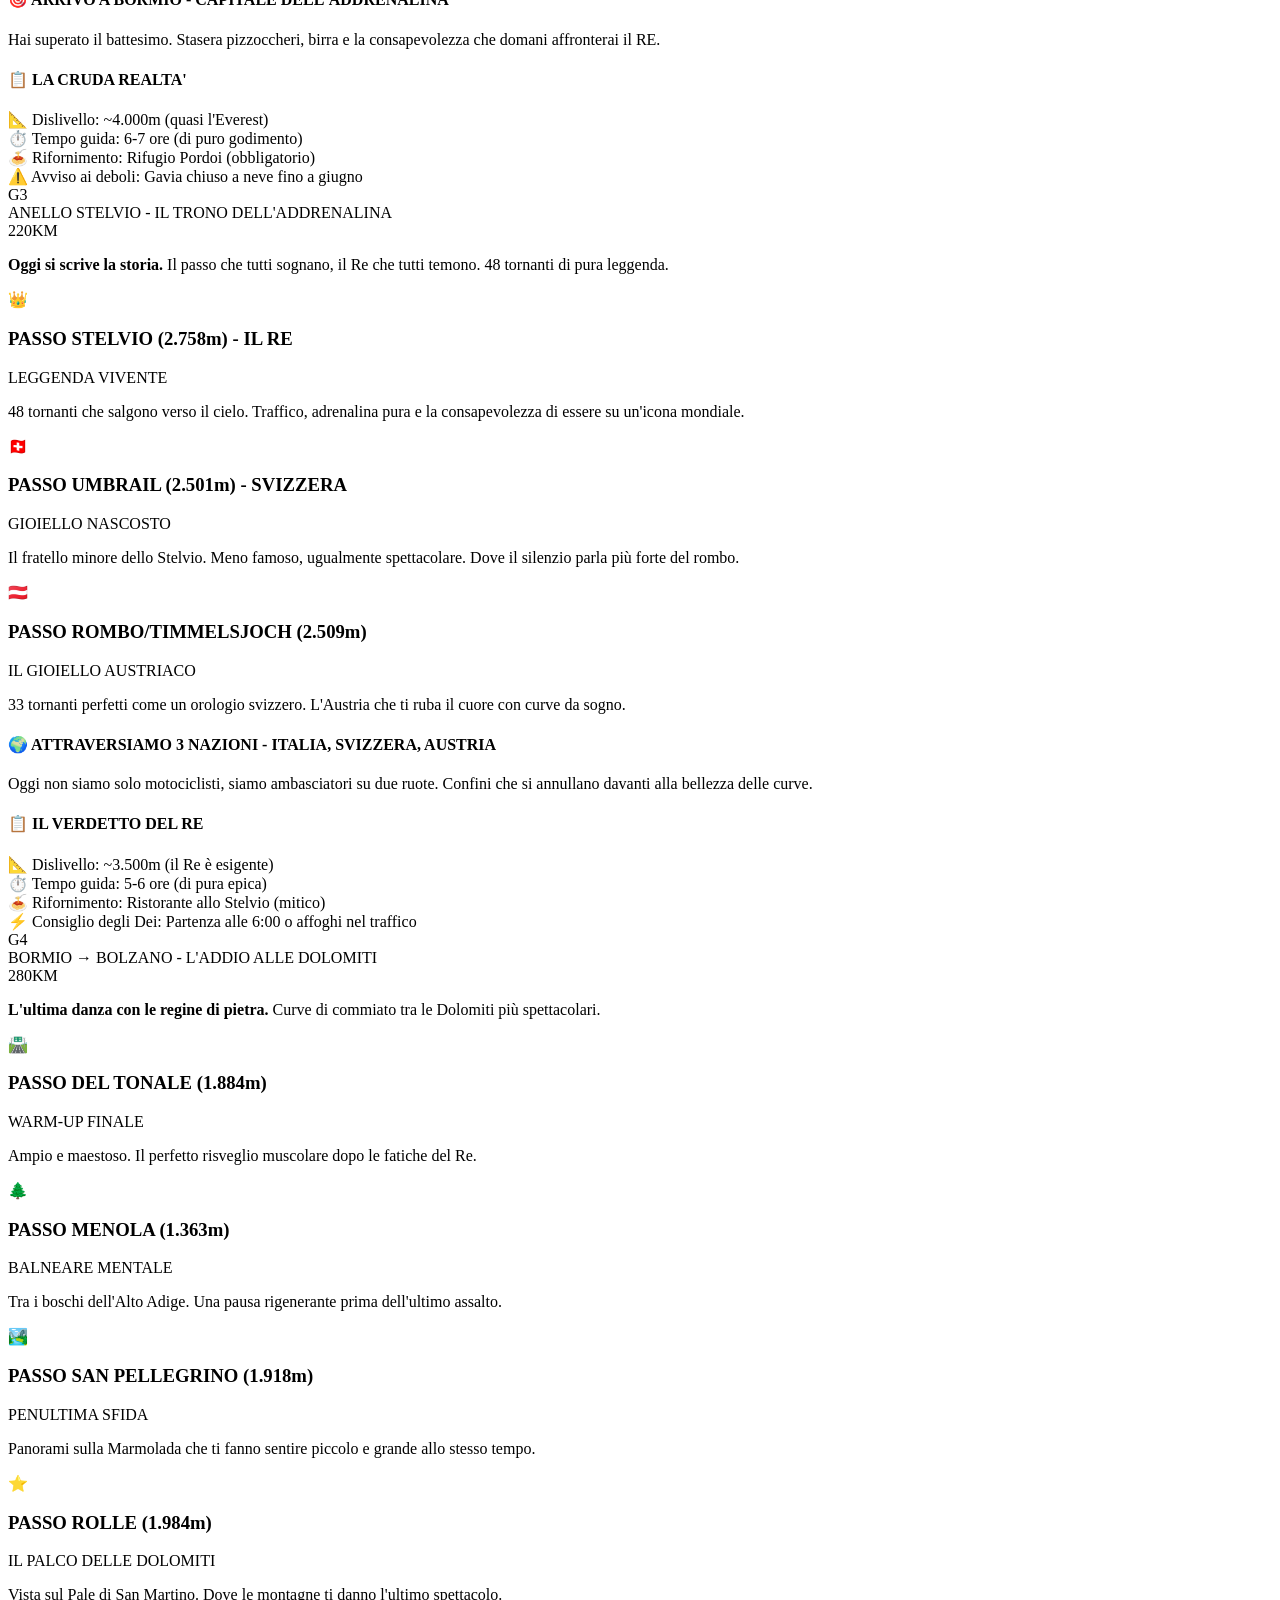
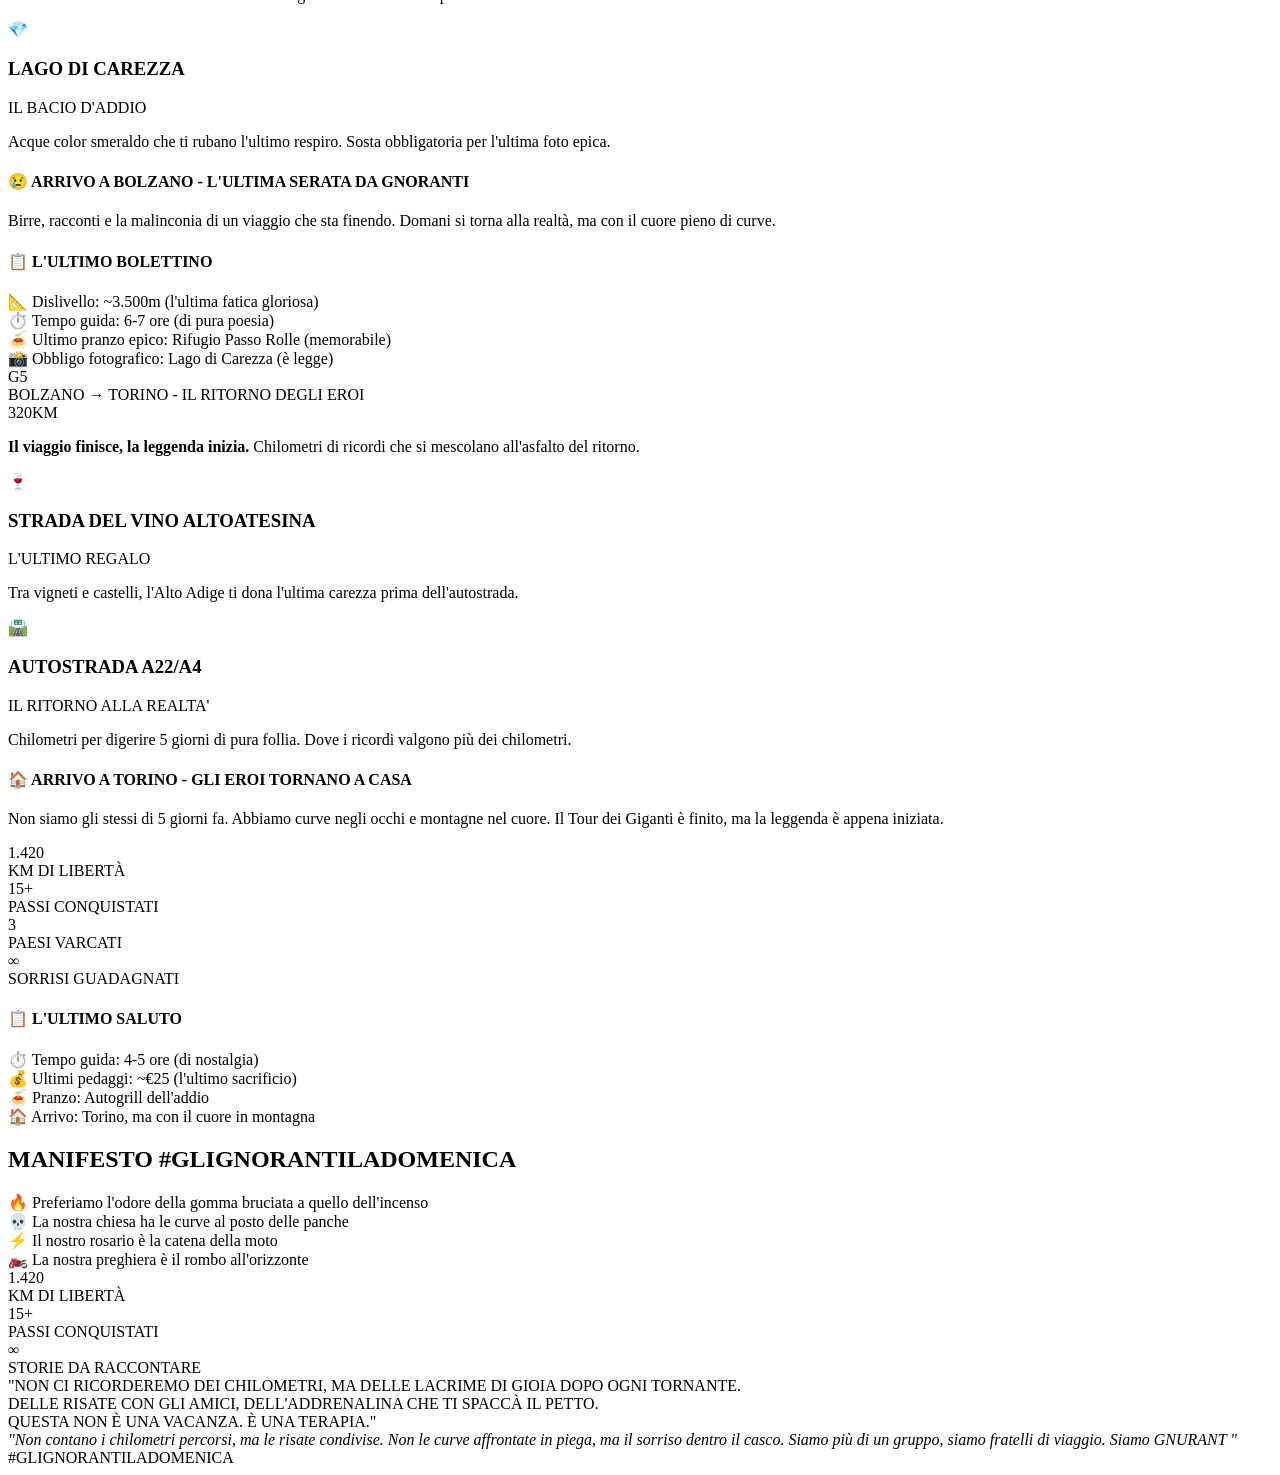
==== commit 68d25bd9: "Update index.html" ====
--- a/index.html
+++ b/index.html
@@ -435,7 +435,9 @@
                     DELLE RISATE CON GLI AMICI, DELL'ADDRENALINA CHE TI SPACCÀ IL PETTO.<br>
                     QUESTA NON È UNA VACANZA. È UNA TERAPIA."
                 </div>
-                <div class="signature">
+                 <div class="footer-signature">
+                  <em>"Non contano i chilometri percorsi, ma le risate condivise. Non le curve affrontate in piega, ma il sorriso dentro il casco. Siamo più di un gruppo, siamo fratelli di viaggio. Siamo GNURANT "</em>
+ 
                     #GLIGNORANTILADOMENICA
                 </div>
             </div>
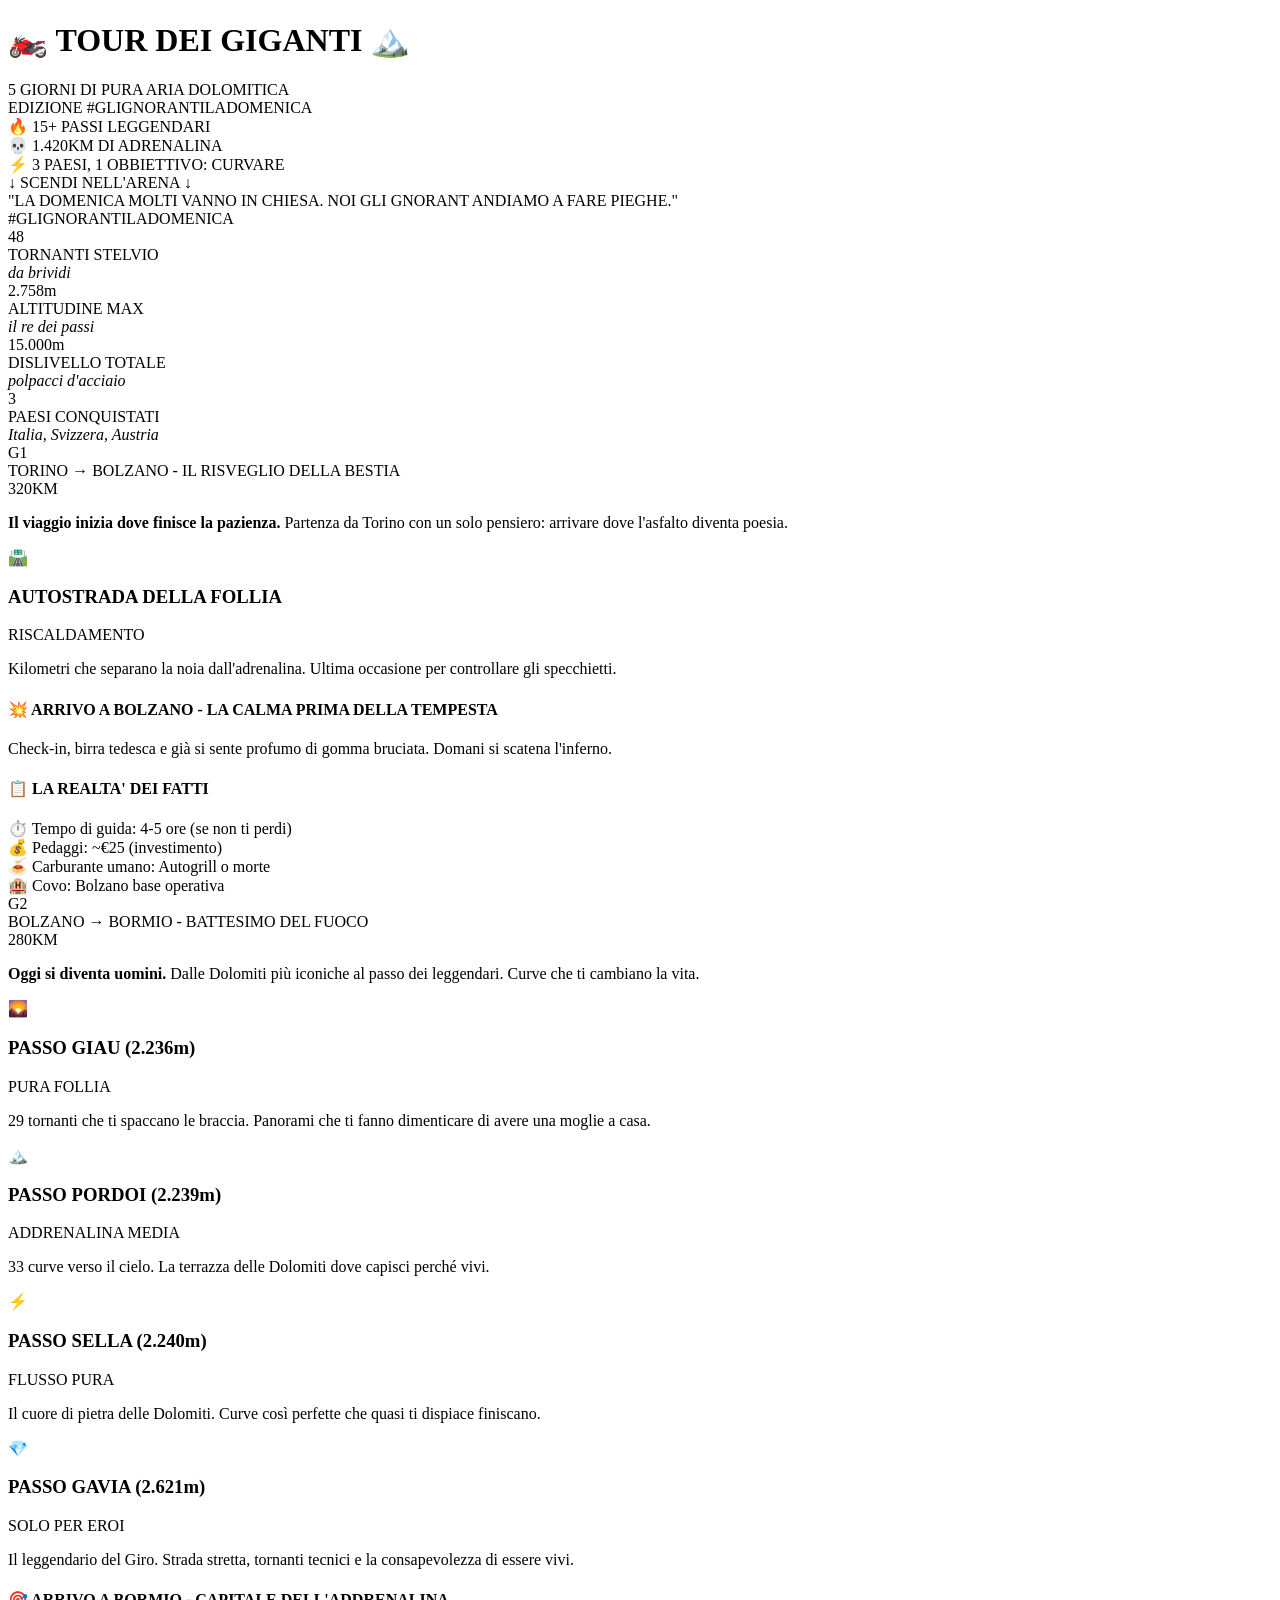
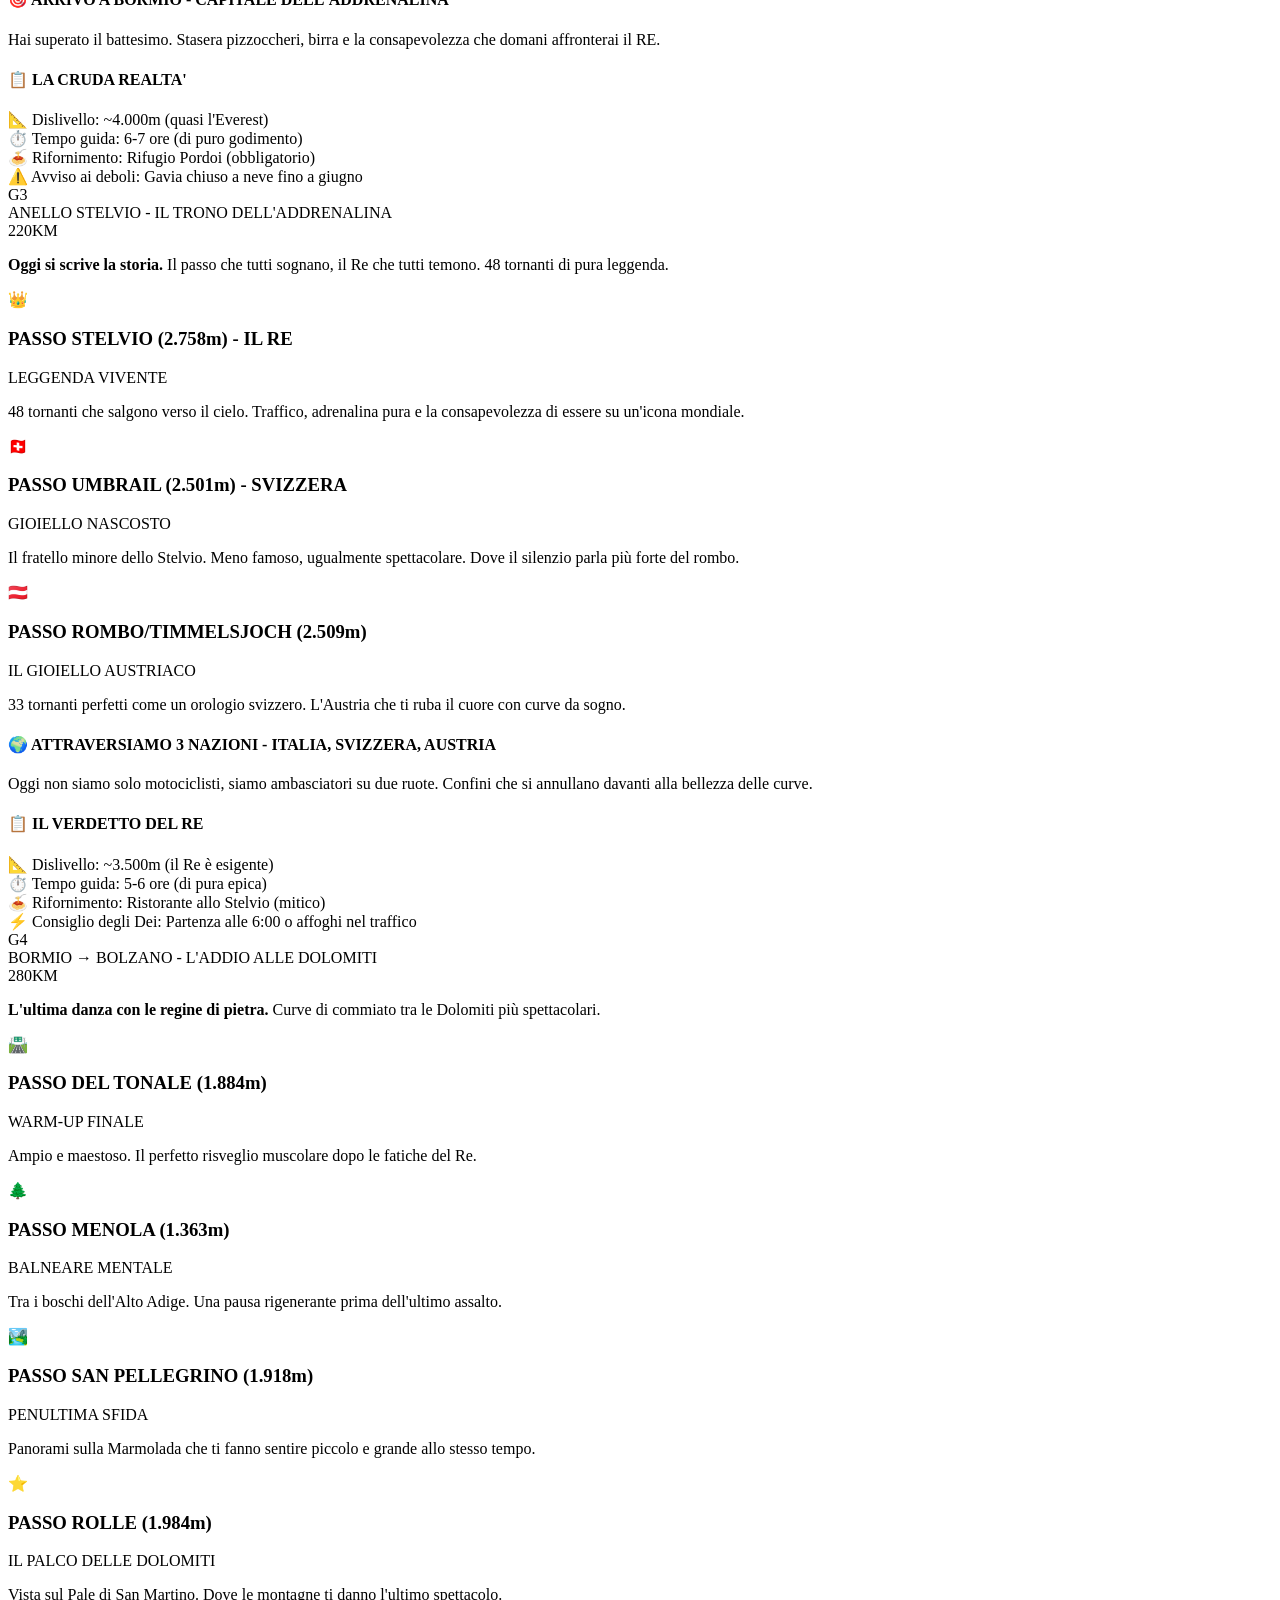
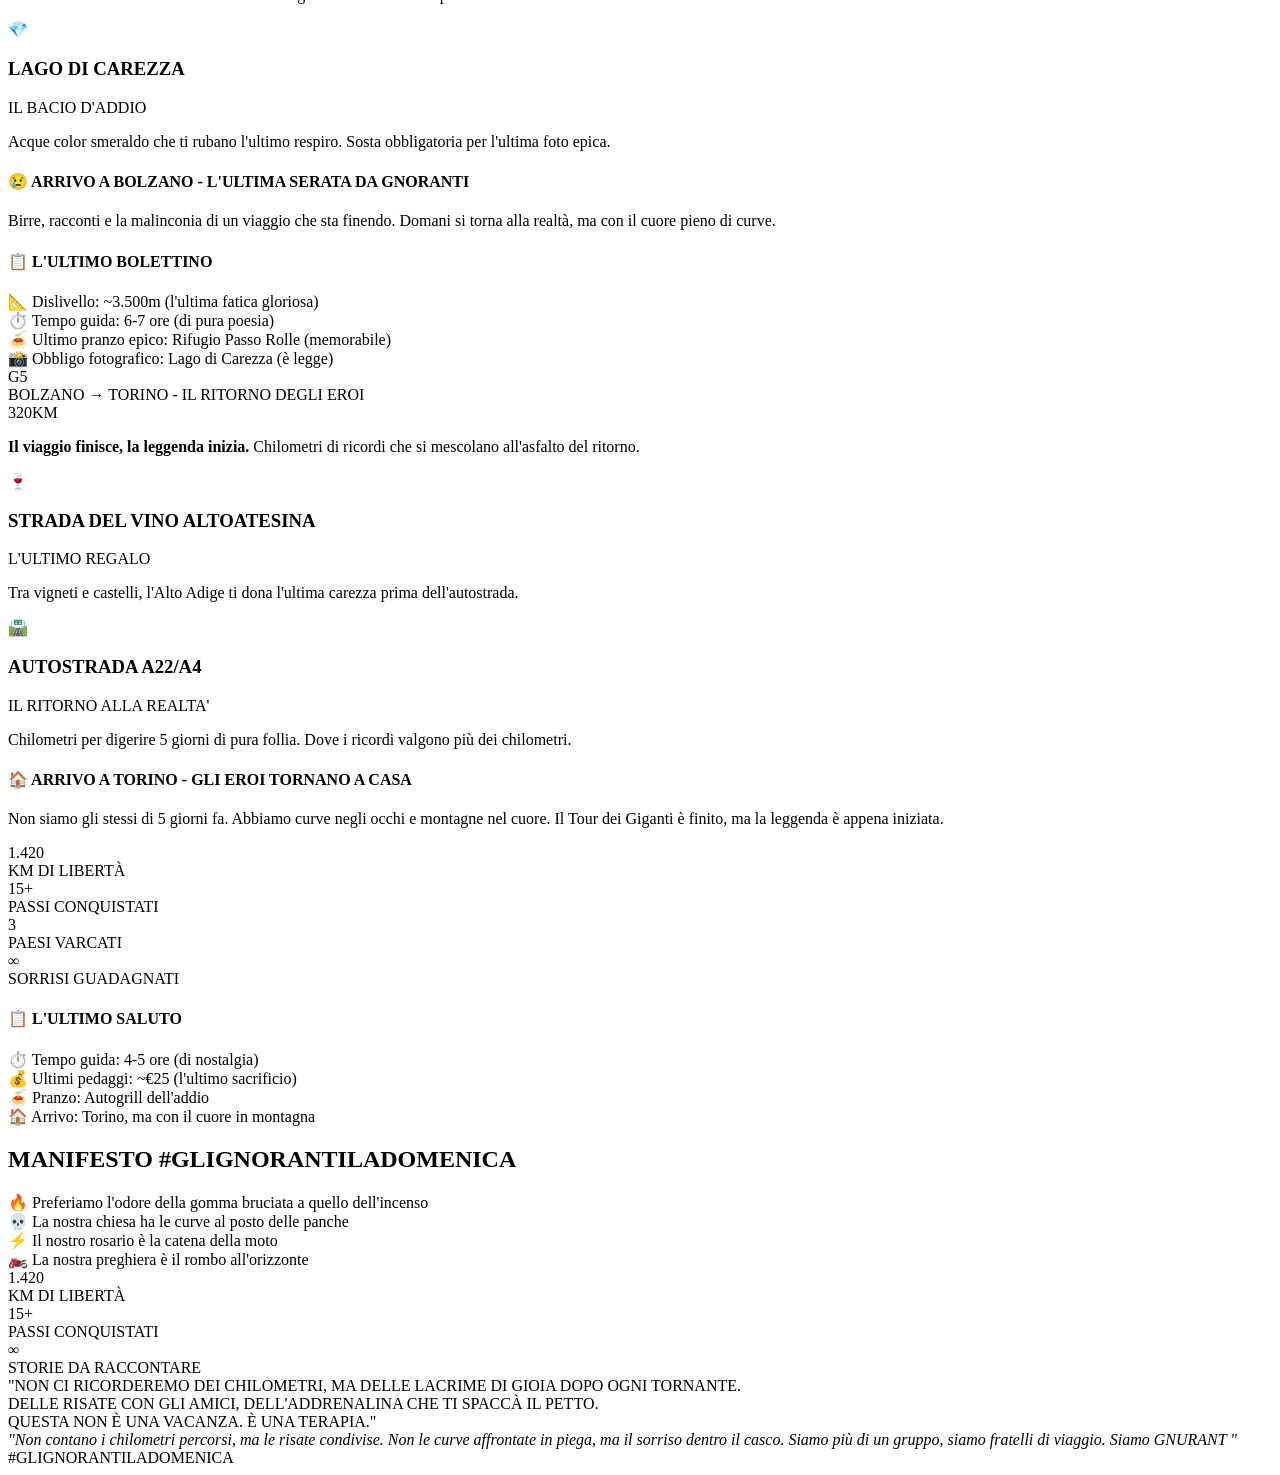
==== commit a88442d6: "Update index.html" ====
--- a/index.html
+++ b/index.html
@@ -14,7 +14,7 @@
         <div class="hero-content">
             <div class="title-container">
                 <h1 class="main-title">🏍️ TOUR DEI GIGANTI 🏔️</h1>
-                <div class="subtitle">5 GIORNI DI PURA FOLLIA DOLOMITICA</div>
+                <div class="subtitle">5 GIORNI DI PURA ARIA DOLOMITICA</div>
                 <div class="edition-badge">EDIZIONE #GLIGNORANTILADOMENICA </div>
             </div>
             <div class="stats-flash">
@@ -24,7 +24,7 @@
             </div>
         </div>
         <div class="scroll-indicator">
-            <span>↓ SCENDI NELLA FOLLIA ↓</span>
+            <span>↓ SCENDI NELL'ARENA ↓</span>
         </div>
     </div>
 
@@ -32,7 +32,7 @@
         <!-- Quote Iconica -->
         <div class="epic-quote">
             <div class="quote-text">
-                "LA DOMENICA GLI GNORANTI VANNO IN CHIESA. NOI ANDIAMO A FARE PIEGHE."
+                "LA DOMENICA MOLTI VANNO IN CHIESA. NOI GLI GNORANT ANDIAMO A FARE PIEGHE."
             </div>
             <div class="quote-author">#GLIGNORANTILADOMENICA </div>
         </div>
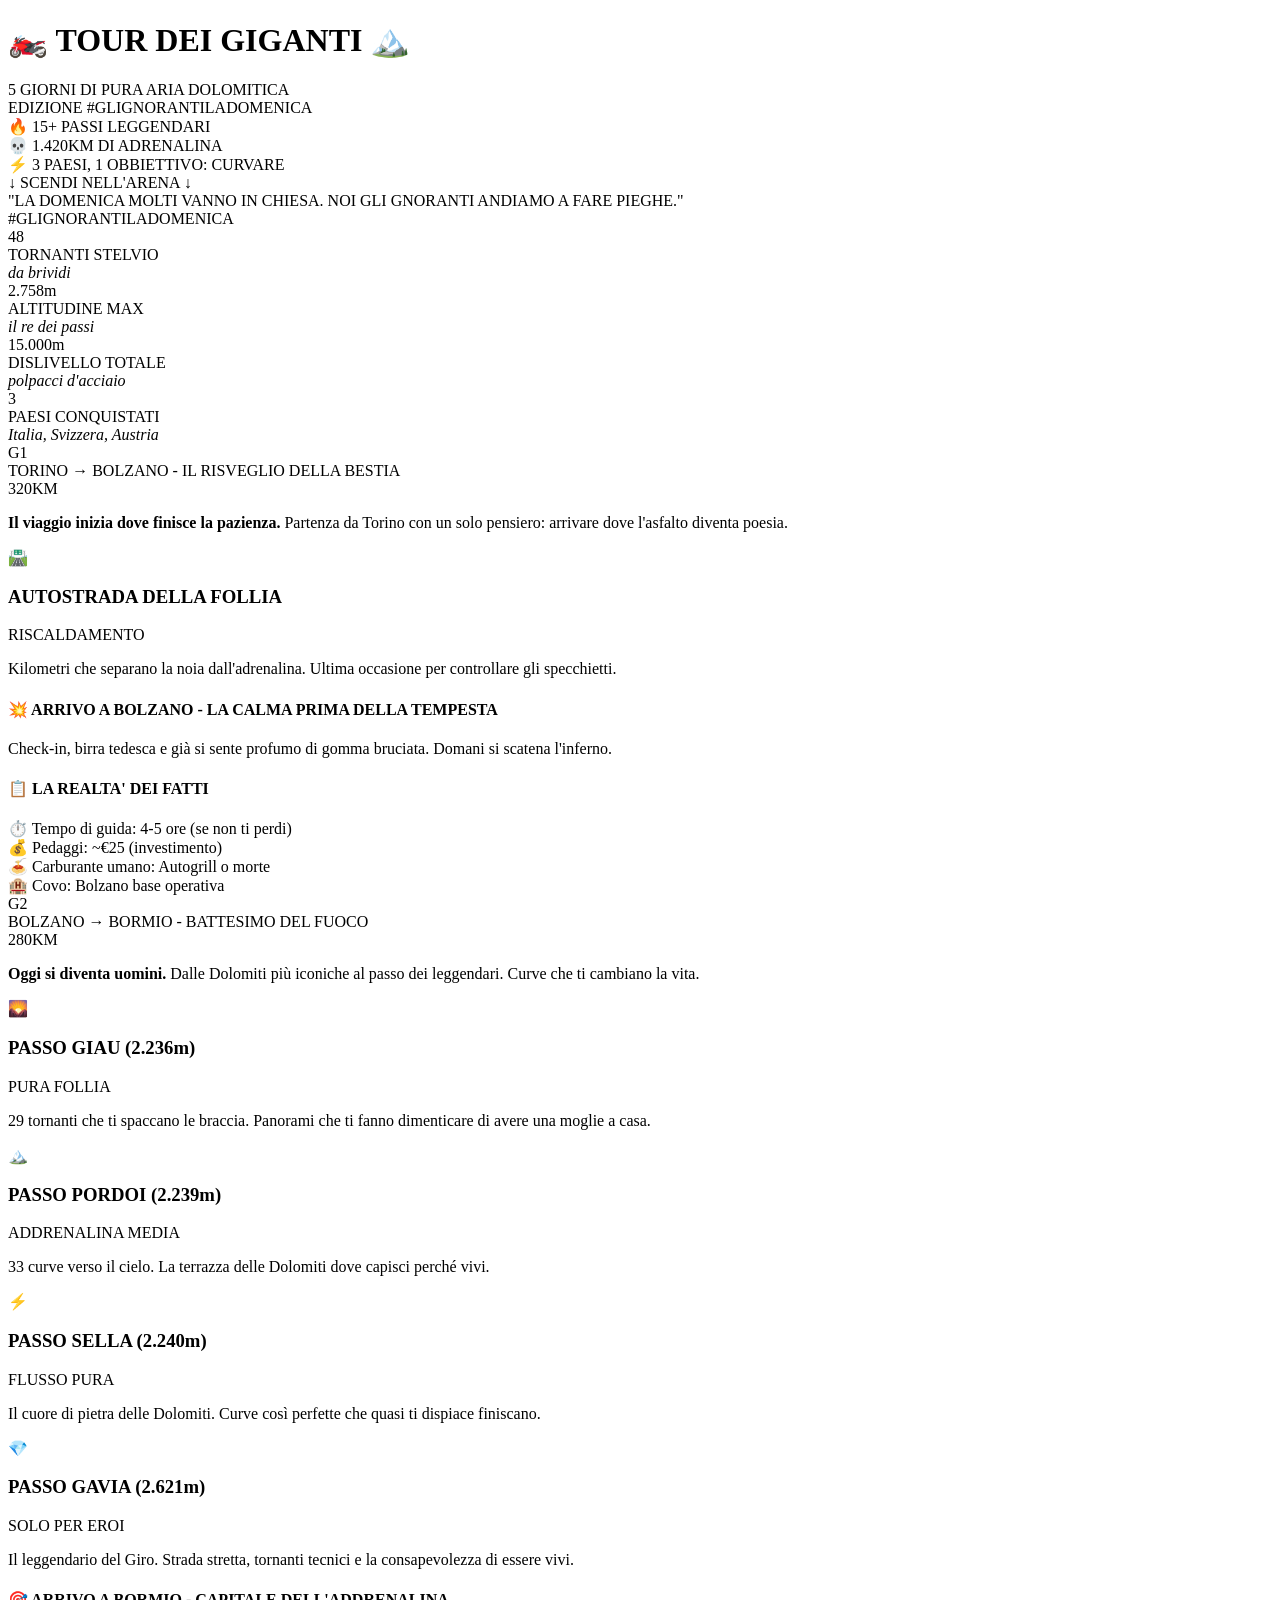
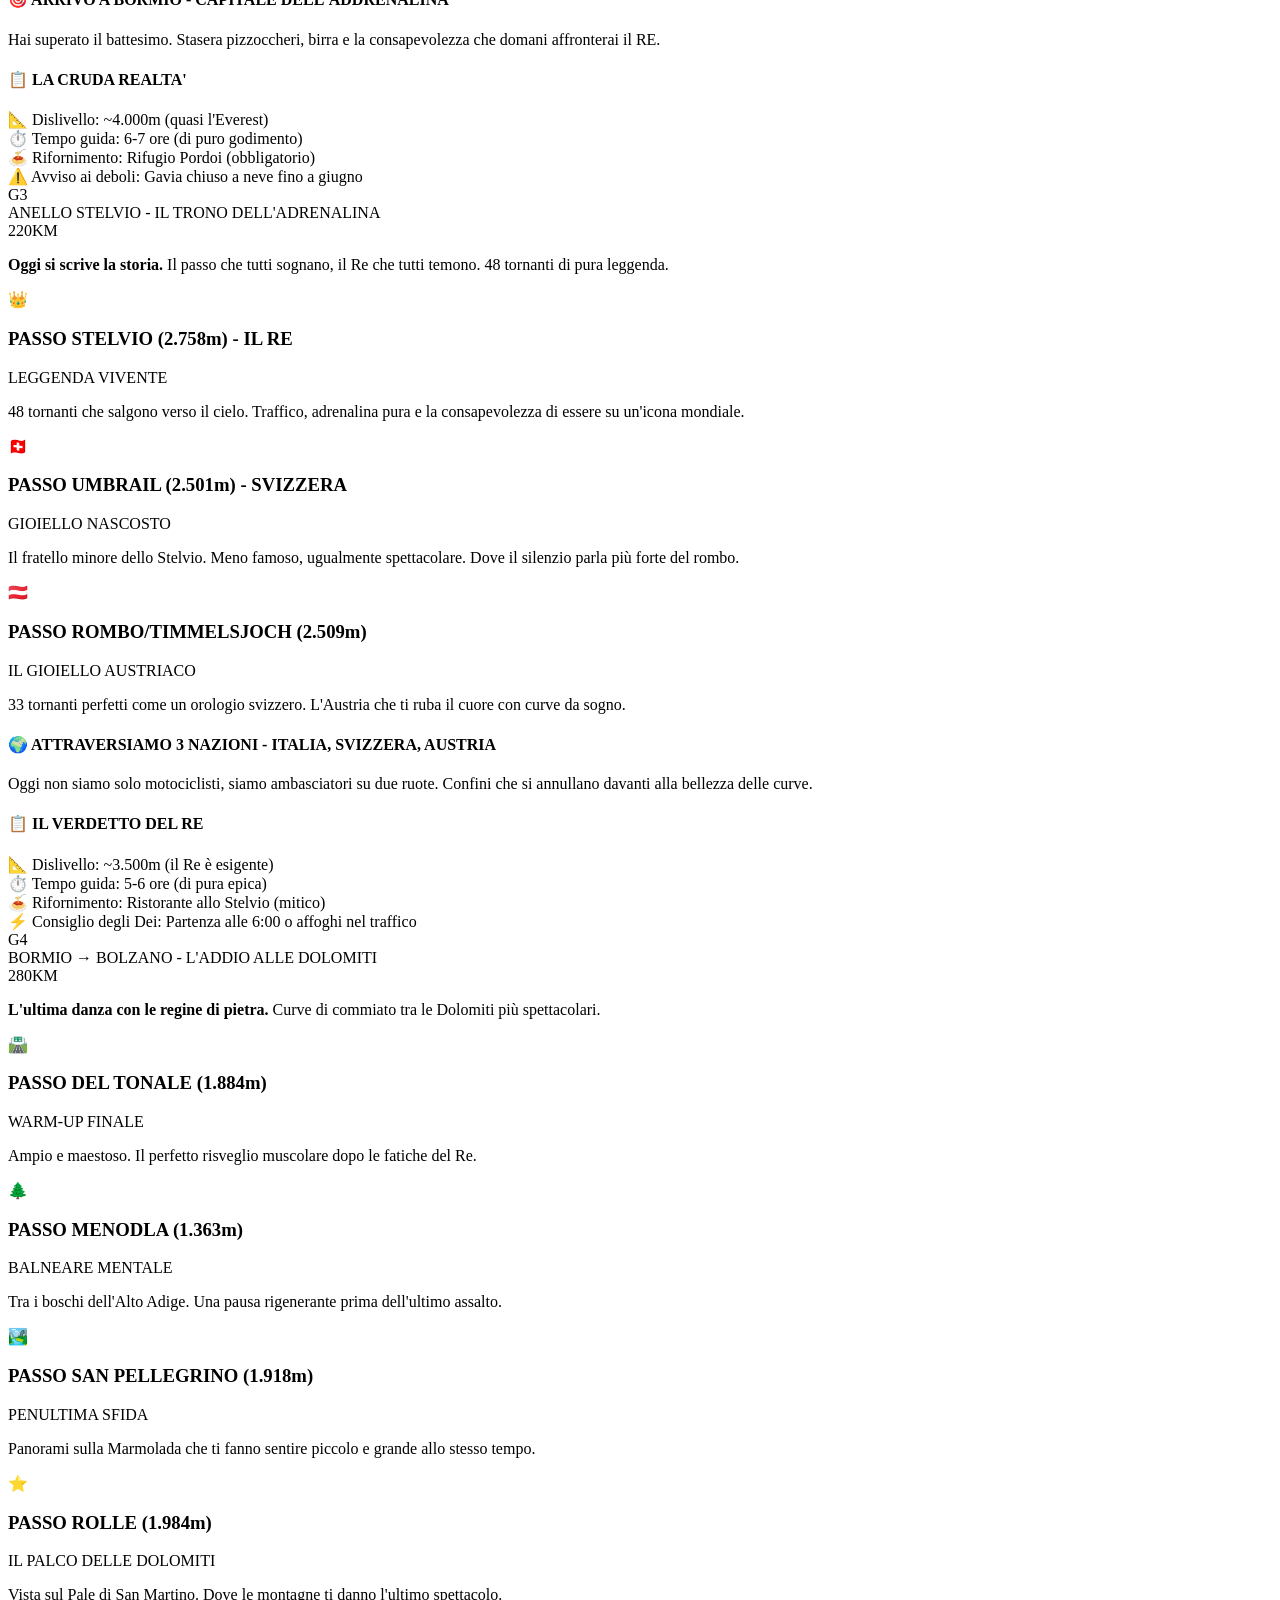
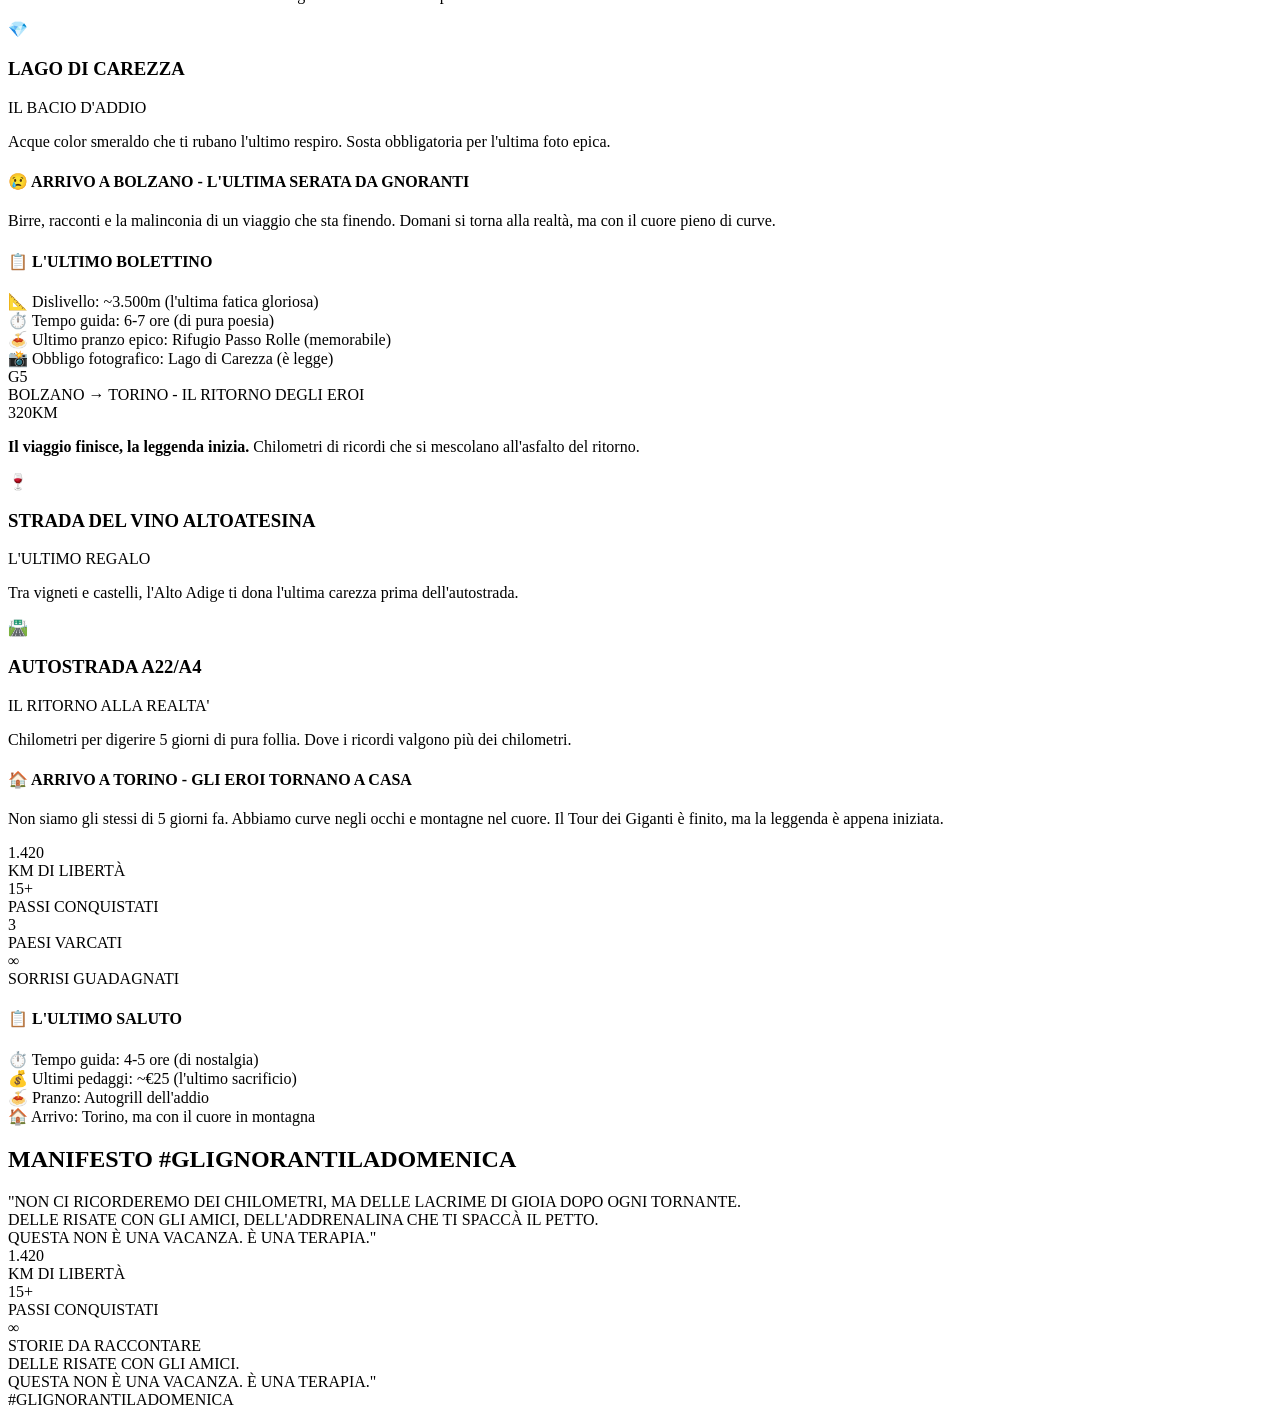
==== commit 8d7aca60: "Update index.html" ====
--- a/index.html
+++ b/index.html
@@ -32,7 +32,7 @@
         <!-- Quote Iconica -->
         <div class="epic-quote">
             <div class="quote-text">
-                "LA DOMENICA MOLTI VANNO IN CHIESA. NOI GLI GNORANT ANDIAMO A FARE PIEGHE."
+                "LA DOMENICA MOLTI VANNO IN CHIESA. NOI GLI GNORANTI ANDIAMO A FARE PIEGHE."
             </div>
             <div class="quote-author">#GLIGNORANTILADOMENICA </div>
         </div>
@@ -183,7 +183,7 @@
 <div class="day-card epic-day">
     <div class="day-header king-header">
         <div class="day-badge">G3</div>
-        <div class="day-title">ANELLO STELVIO - IL TRONO DELL'ADDRENALINA</div>
+        <div class="day-title">ANELLO STELVIO - IL TRONO DELL'ADRENALINA</div>
         <div class="day-distance">220KM</div>
     </div>
     <div class="day-content">
@@ -267,7 +267,7 @@
             <div class="passo-card epic">
                 <div class="passo-icon">🌲</div>
                 <div class="passo-content">
-                    <h3>PASSO MENOLA (1.363m)</h3>
+                    <h3>PASSO MENODLA (1.363m)</h3>
                     <span class="difficulty easy">BALNEARE MENTALE</span>
                     <p>Tra i boschi dell'Alto Adige. Una pausa rigenerante prima dell'ultimo assalto.</p>
                 </div>
@@ -406,12 +406,9 @@
         <div class="final-epic">
             <div class="gnorante-manifesto">
                 <h2>MANIFESTO #GLIGNORANTILADOMENICA</h2>
-                <div class="manifesto-points">
-                    <div class="manifesto-item">🔥 Preferiamo l'odore della gomma bruciata a quello dell'incenso</div>
-                    <div class="manifesto-item">💀 La nostra chiesa ha le curve al posto delle panche</div>
-                    <div class="manifesto-item">⚡ Il nostro rosario è la catena della moto</div>
-                    <div class="manifesto-item">🏍️ La nostra preghiera è il rombo all'orizzonte</div>
-                </div>
+                  "NON CI RICORDEREMO DEI CHILOMETRI, MA DELLE LACRIME DI GIOIA DOPO OGNI TORNANTE.<br>
+                    DELLE RISATE CON GLI AMICI, DELL'ADDRENALINA CHE TI SPACCÀ IL PETTO.<br>
+                    QUESTA NON È UNA VACANZA. È UNA TERAPIA."
             </div>
             
             <div class="final-stats">
@@ -431,12 +428,12 @@
 
             <div class="closing-quote">
                 <div class="closing-text">
-                    "NON CI RICORDEREMO DEI CHILOMETRI, MA DELLE LACRIME DI GIOIA DOPO OGNI TORNANTE.<br>
-                    DELLE RISATE CON GLI AMICI, DELL'ADDRENALINA CHE TI SPACCÀ IL PETTO.<br>
-                    QUESTA NON È UNA VACANZA. È UNA TERAPIA."
-                </div>
-                 <div class="footer-signature">
-                  <em>"Non contano i chilometri percorsi, ma le risate condivise. Non le curve affrontate in piega, ma il sorriso dentro il casco. Siamo più di un gruppo, siamo fratelli di viaggio. Siamo GNURANT "</em>
+                  <div   "NON CI RICORDEREMO DEI CHILOMETRI, MA DELLE LACRIME DI GIOIA DOPO OGNI TORNANTE.<br>
+                    DELLE RISATE CON GLI AMICI.<br>
+                    QUESTA NON È UNA VACANZA. È UNA TERAPIA." <div>
+                </div>
+                 <div class="closing-text">
+                   <div"Non contano i chilometri percorsi, ma le risate condivise. Non le curve affrontate in piega, ma il sorriso dentro il casco. Siamo più di un gruppo, siamo fratelli di viaggio. Siamo GNURANT " <div>
  
                     #GLIGNORANTILADOMENICA
                 </div>
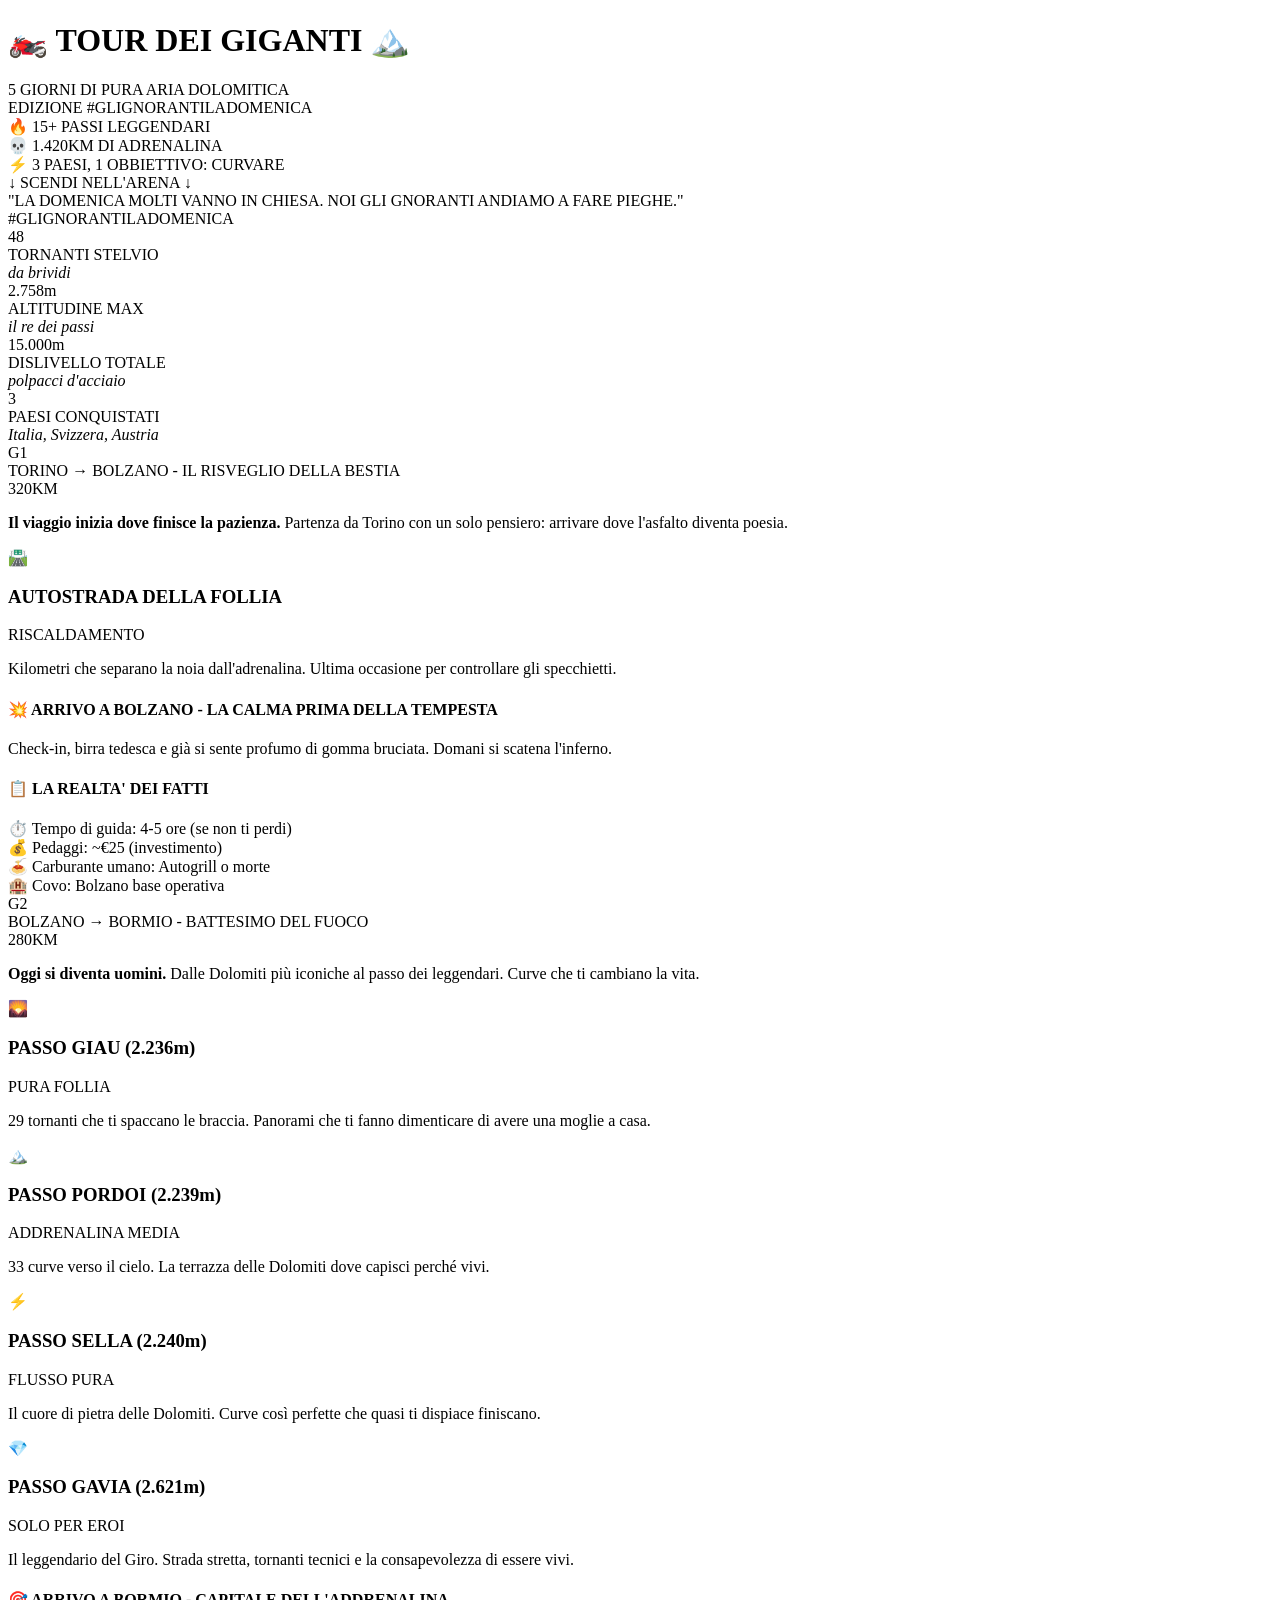
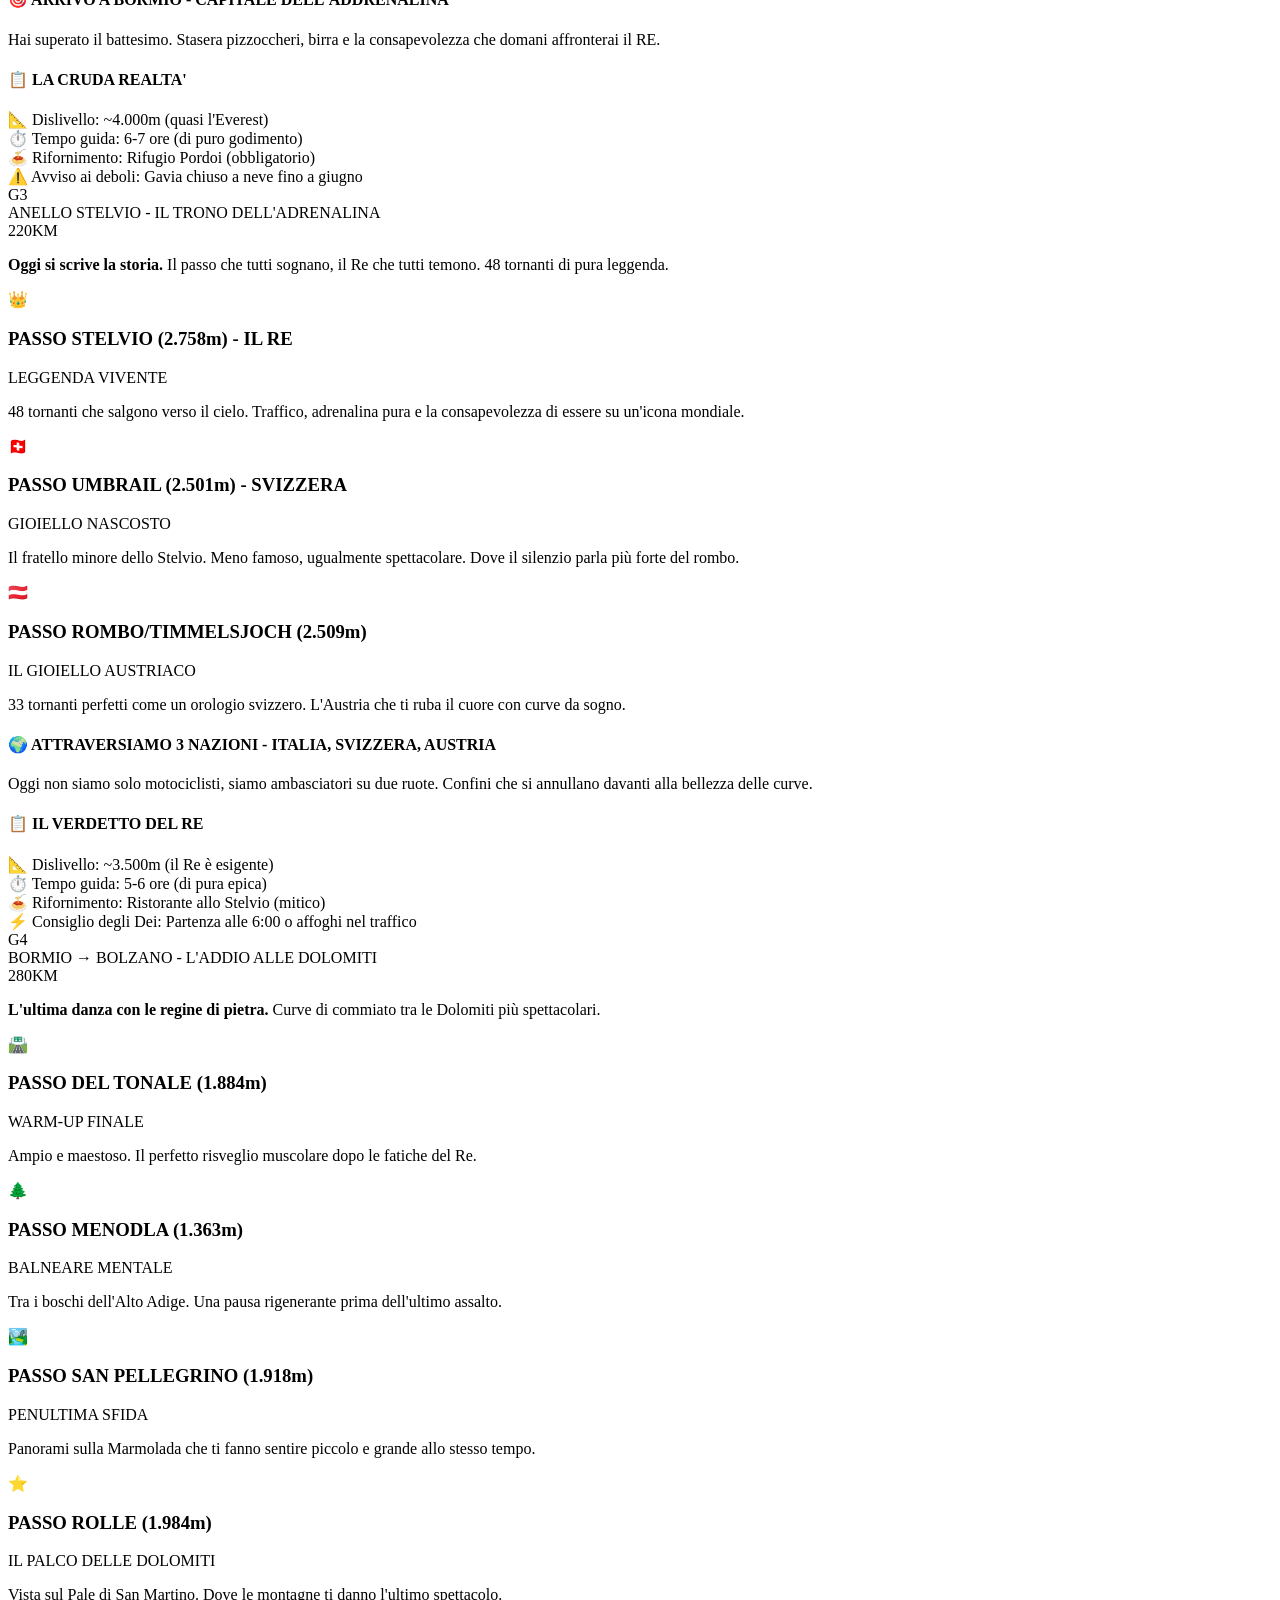
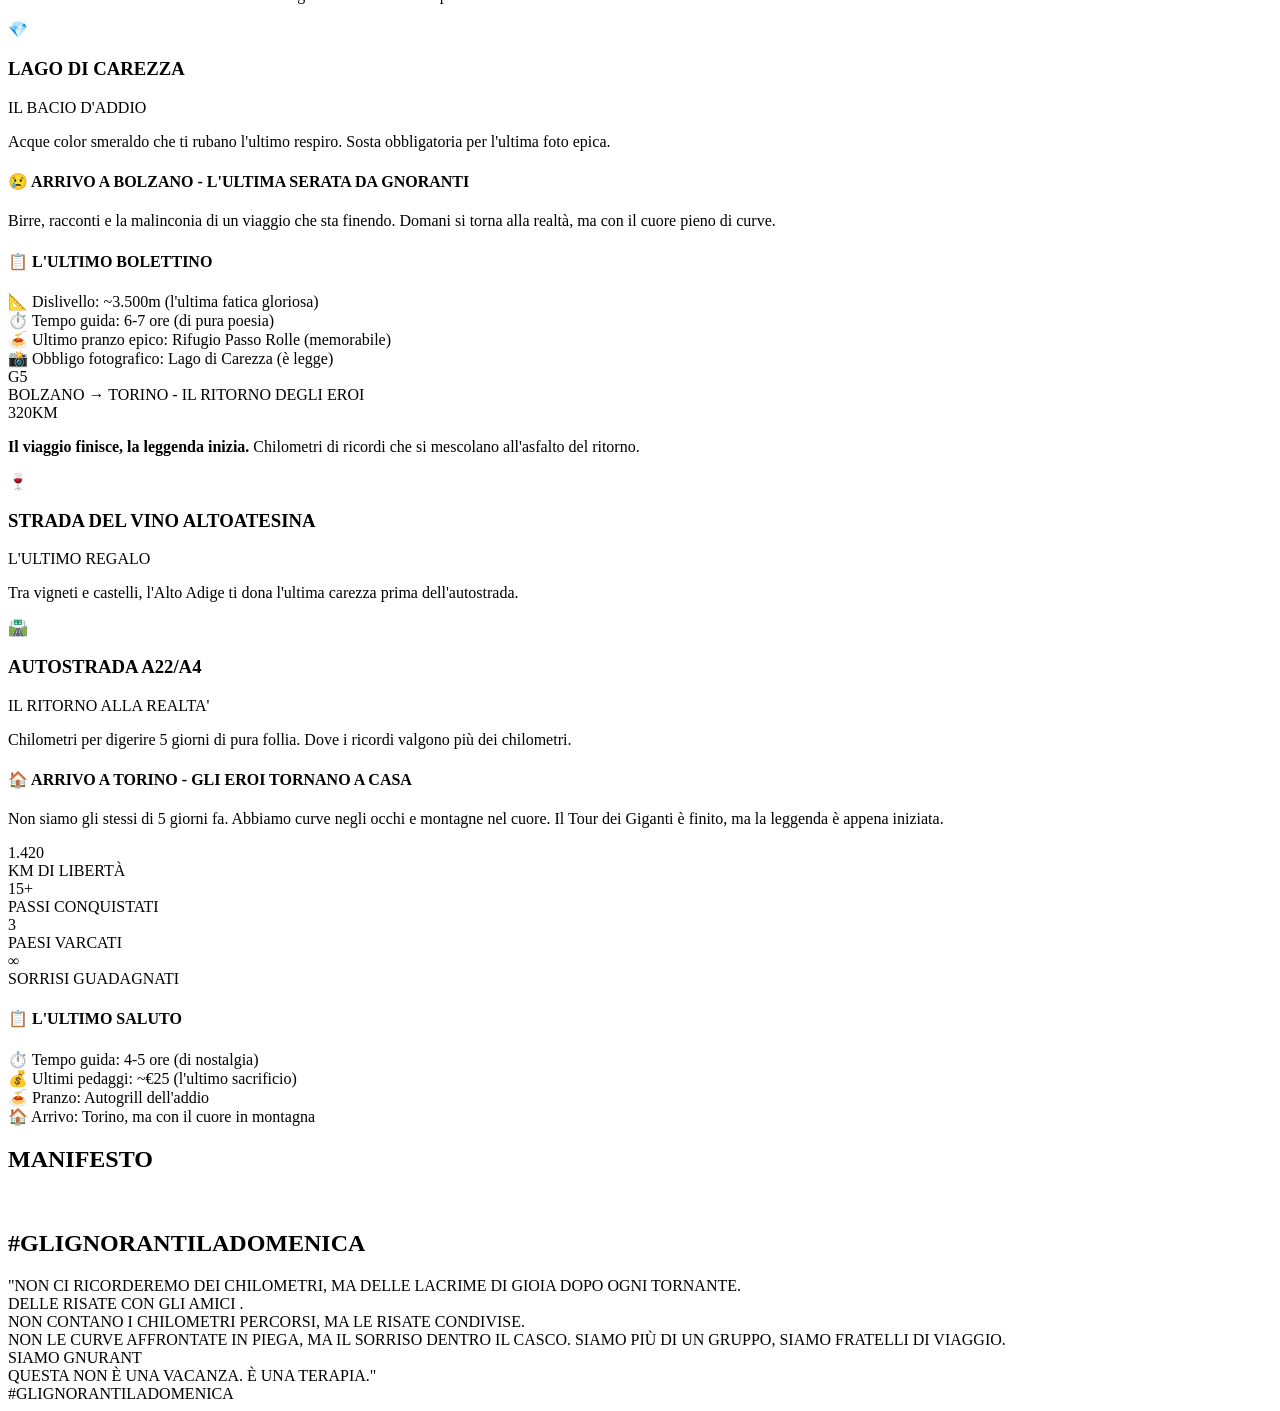
==== commit 98410d4b: "Update index.html" ====
--- a/index.html
+++ b/index.html
@@ -403,40 +403,17 @@
     </div>
 </div>
         <!-- Sezione Finale Epica -->
-        <div class="final-epic">
-            <div class="gnorante-manifesto">
-                <h2>MANIFESTO #GLIGNORANTILADOMENICA</h2>
+         <div class="closing-quote">
+            <div class="closing-text">
+                <h2>MANIFESTO </h2><br>
+                <h2>#GLIGNORANTILADOMENICA</h2>
                   "NON CI RICORDEREMO DEI CHILOMETRI, MA DELLE LACRIME DI GIOIA DOPO OGNI TORNANTE.<br>
-                    DELLE RISATE CON GLI AMICI, DELL'ADDRENALINA CHE TI SPACCÀ IL PETTO.<br>
-                    QUESTA NON È UNA VACANZA. È UNA TERAPIA."
-            </div>
-            
-            <div class="final-stats">
-                <div class="final-stat">
-                    <div class="final-number">1.420</div>
-                    <div class="final-label">KM DI LIBERTÀ</div>
-                </div>
-                <div class="final-stat">
-                    <div class="final-number">15+</div>
-                    <div class="final-label">PASSI CONQUISTATI</div>
-                </div>
-                <div class="final-stat">
-                    <div class="final-number">∞</div>
-                    <div class="final-label">STORIE DA RACCONTARE</div>
-                </div>
-            </div>
-
-            <div class="closing-quote">
-                <div class="closing-text">
-                  <div   "NON CI RICORDEREMO DEI CHILOMETRI, MA DELLE LACRIME DI GIOIA DOPO OGNI TORNANTE.<br>
-                    DELLE RISATE CON GLI AMICI.<br>
-                    QUESTA NON È UNA VACANZA. È UNA TERAPIA." <div>
-                </div>
-                 <div class="closing-text">
-                   <div"Non contano i chilometri percorsi, ma le risate condivise. Non le curve affrontate in piega, ma il sorriso dentro il casco. Siamo più di un gruppo, siamo fratelli di viaggio. Siamo GNURANT " <div>
- 
-                    #GLIGNORANTILADOMENICA
-                </div>
+                    DELLE RISATE CON GLI AMICI .<br>
+                    NON CONTANO I CHILOMETRI PERCORSI, MA LE RISATE CONDIVISE.<br>
+                    NON LE CURVE AFFRONTATE IN PIEGA, MA IL SORRISO DENTRO IL CASCO. SIAMO PIÙ DI UN GRUPPO, SIAMO FRATELLI DI VIAGGIO. <br>
+                    SIAMO GNURANT<br>
+                    QUESTA NON È UNA VACANZA. È UNA TERAPIA."<br>
+                   #GLIGNORANTILADOMENICA
             </div>
         </div>
     </div>
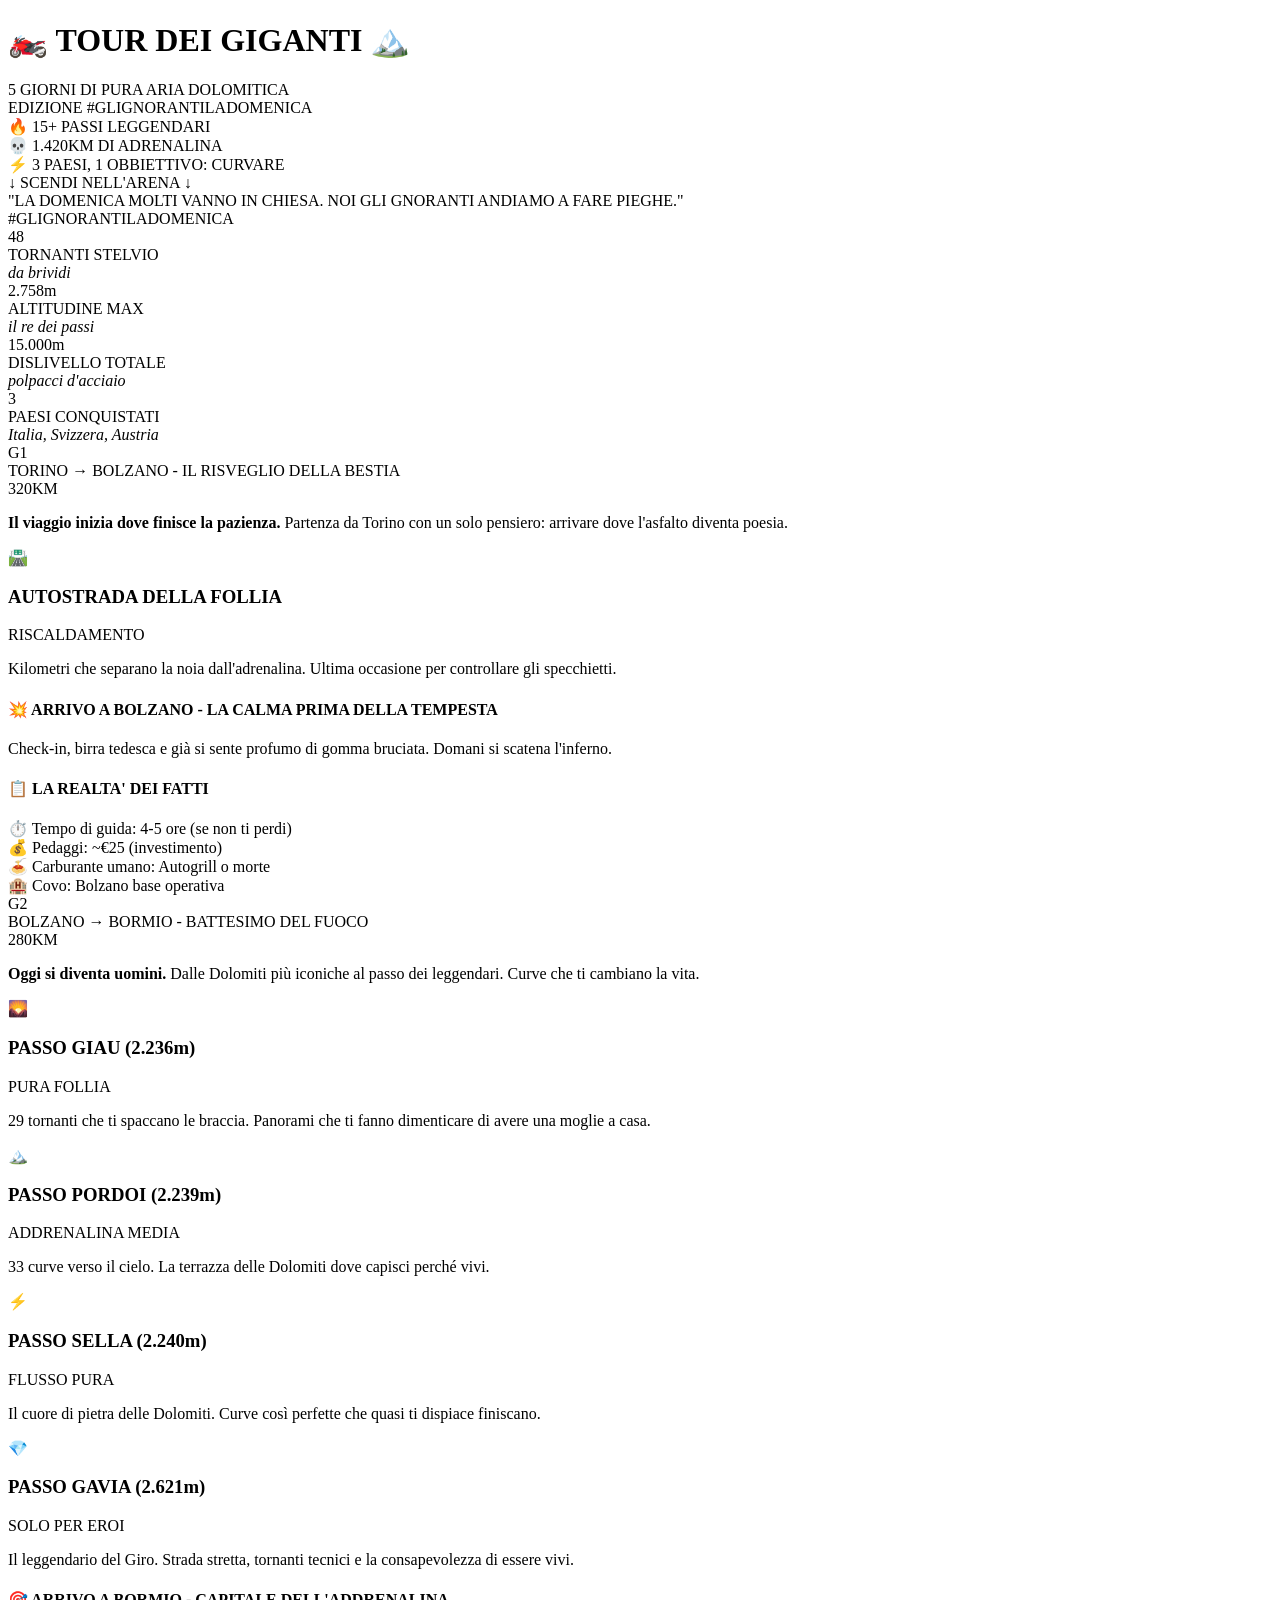
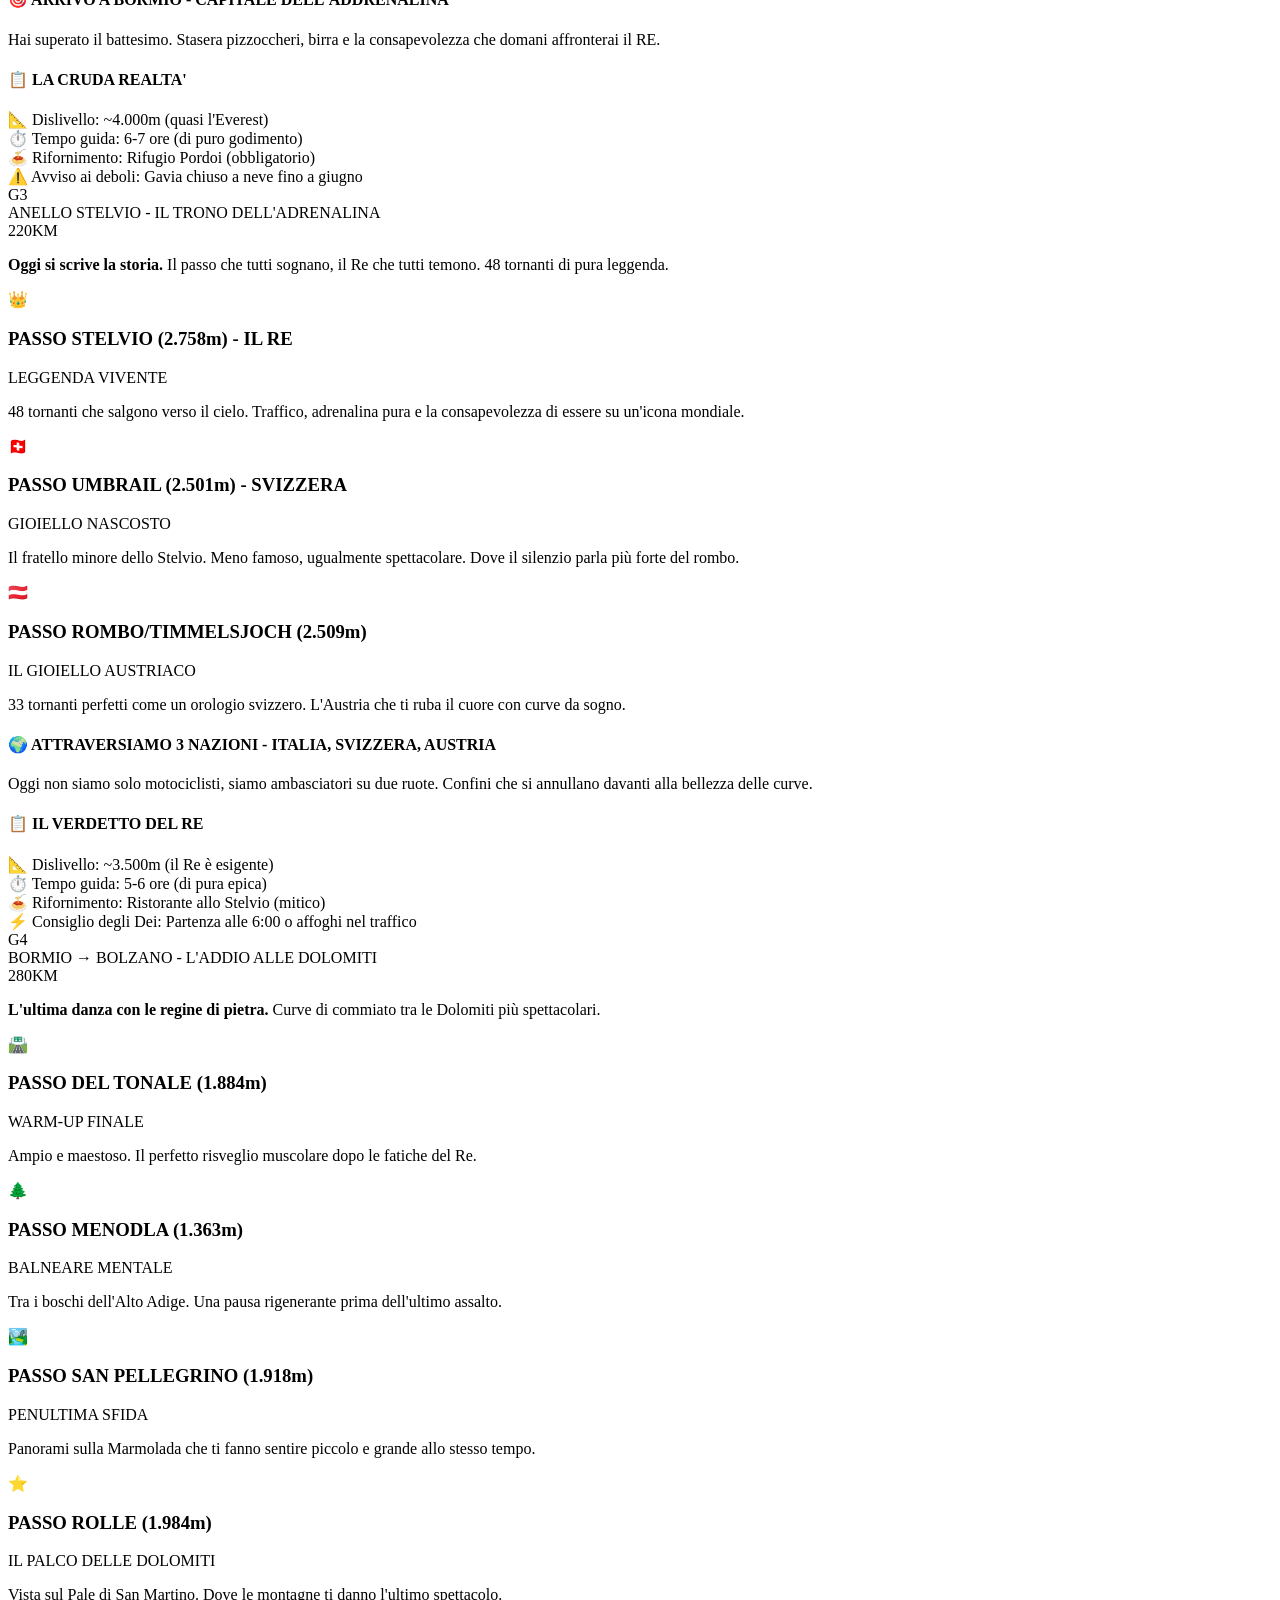
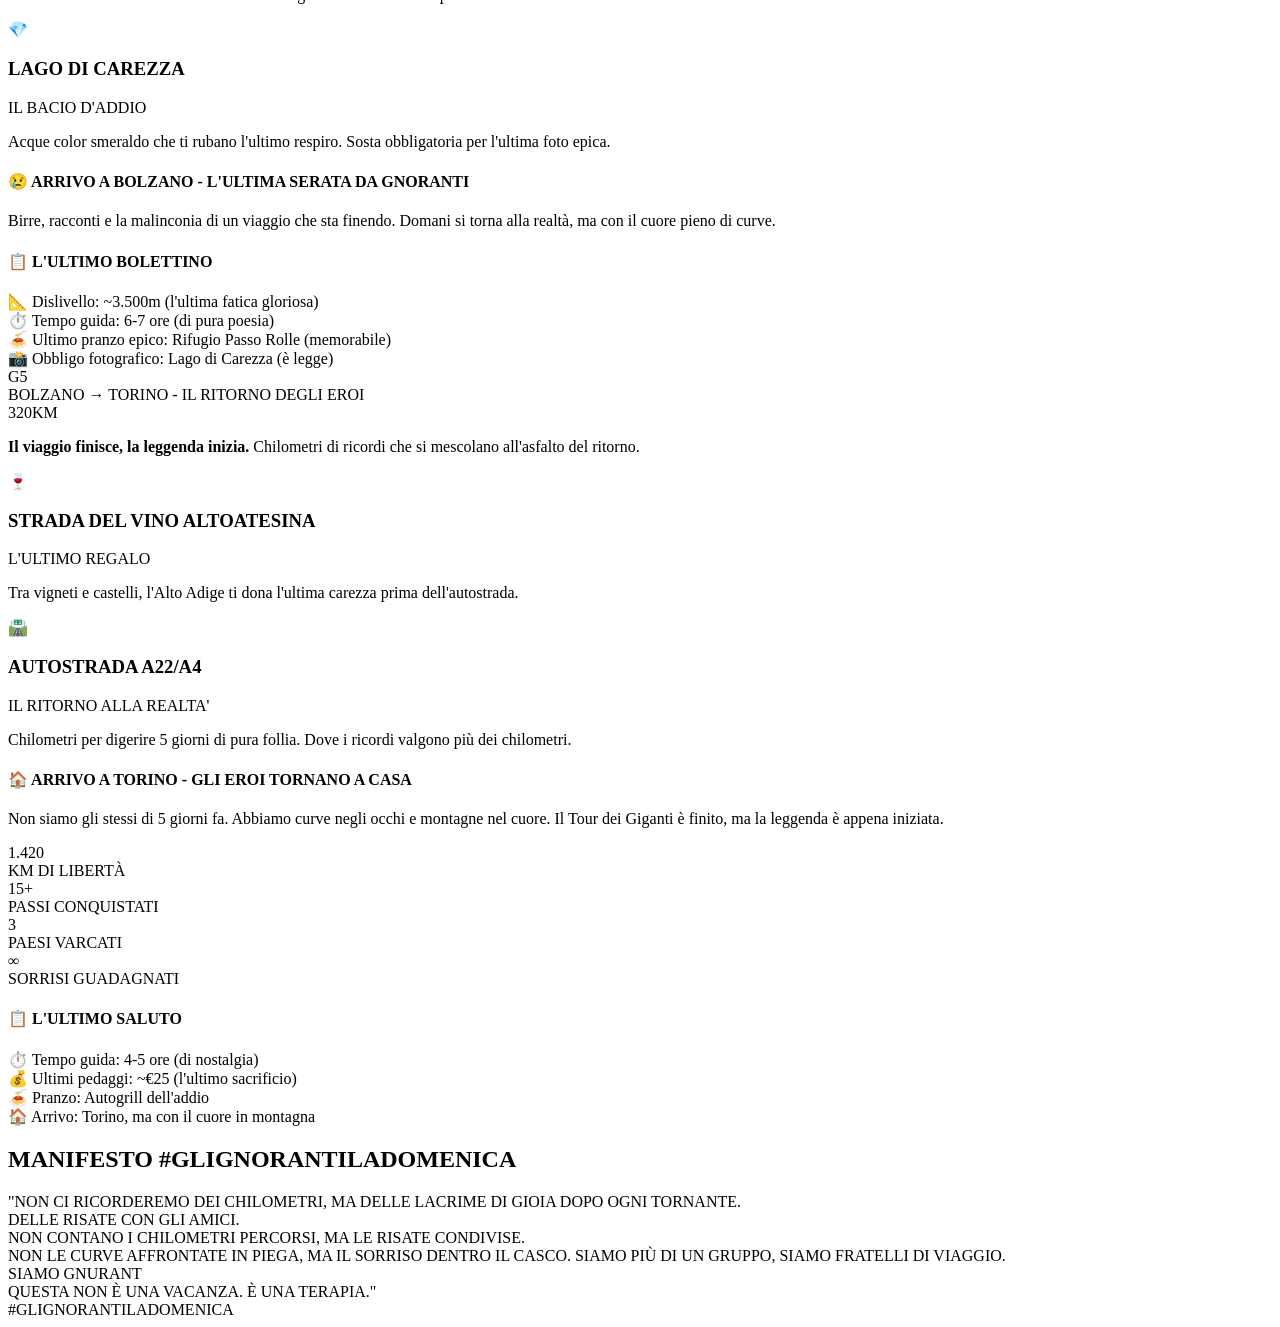
==== commit f7b41d3a: "Update index.html" ====
--- a/index.html
+++ b/index.html
@@ -403,20 +403,18 @@
     </div>
 </div>
         <!-- Sezione Finale Epica -->
-         <div class="closing-quote">
-            <div class="closing-text">
-                <h2>MANIFESTO </h2><br>
-                <h2>#GLIGNORANTILADOMENICA</h2>
-                  "NON CI RICORDEREMO DEI CHILOMETRI, MA DELLE LACRIME DI GIOIA DOPO OGNI TORNANTE.<br>
-                    DELLE RISATE CON GLI AMICI .<br>
-                    NON CONTANO I CHILOMETRI PERCORSI, MA LE RISATE CONDIVISE.<br>
-                    NON LE CURVE AFFRONTATE IN PIEGA, MA IL SORRISO DENTRO IL CASCO. SIAMO PIÙ DI UN GRUPPO, SIAMO FRATELLI DI VIAGGIO. <br>
-                    SIAMO GNURANT<br>
-                    QUESTA NON È UNA VACANZA. È UNA TERAPIA."<br>
-                   #GLIGNORANTILADOMENICA
-            </div>
-        </div>
-    </div>
+       <div class="epic-quote">
+    <div class="quote-text">
+        <h2>MANIFESTO #GLIGNORANTILADOMENICA</h2>
+        "NON CI RICORDEREMO DEI CHILOMETRI, MA DELLE LACRIME DI GIOIA DOPO OGNI TORNANTE.<br>
+        DELLE RISATE CON GLI AMICI.<br>
+        NON CONTANO I CHILOMETRI PERCORSI, MA LE RISATE CONDIVISE.<br>
+        NON LE CURVE AFFRONTATE IN PIEGA, MA IL SORRISO DENTRO IL CASCO. SIAMO PIÙ DI UN GRUPPO, SIAMO FRATELLI DI VIAGGIO.<br>
+        SIAMO GNURANT<br>
+        QUESTA NON È UNA VACANZA. È UNA TERAPIA."
+    </div>
+    <div class="quote-author">#GLIGNORANTILADOMENICA</div>
+</div>
 
     <script src="assets/js/script.js"></script>
 </body>
